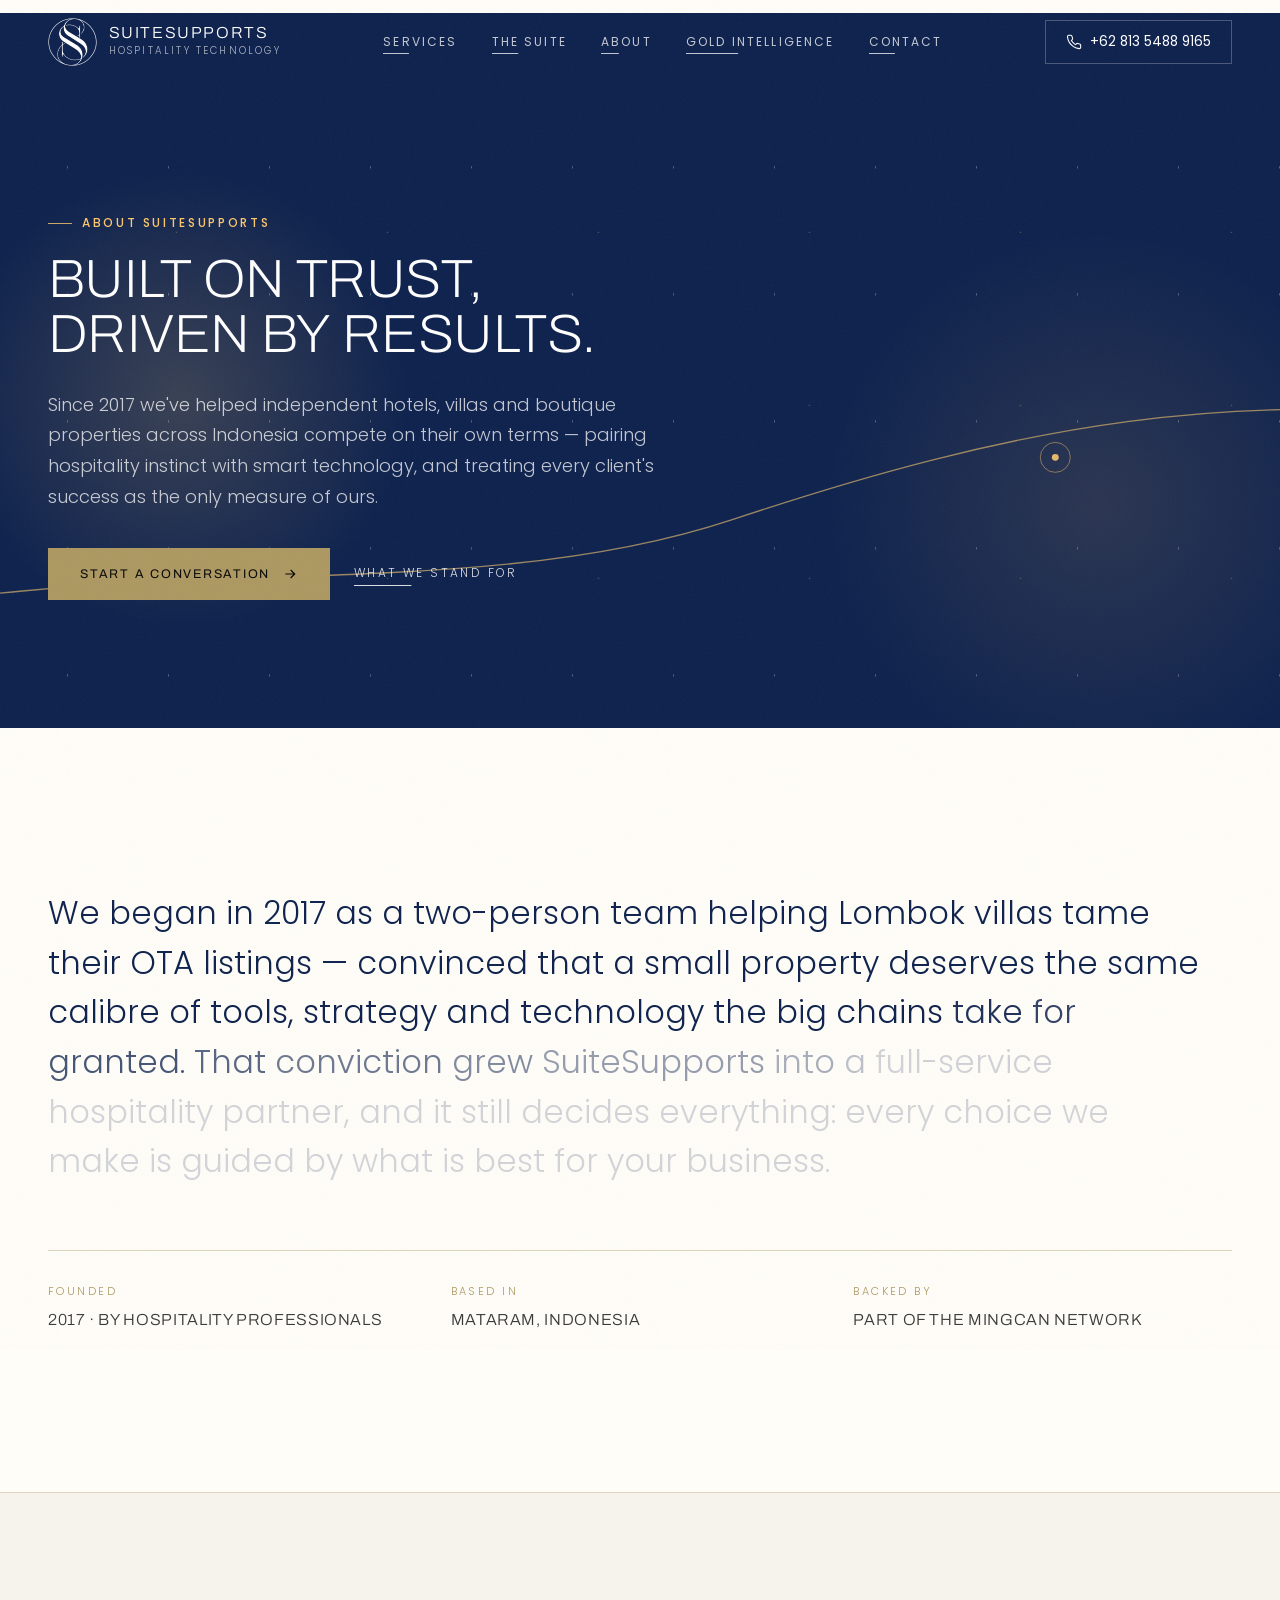
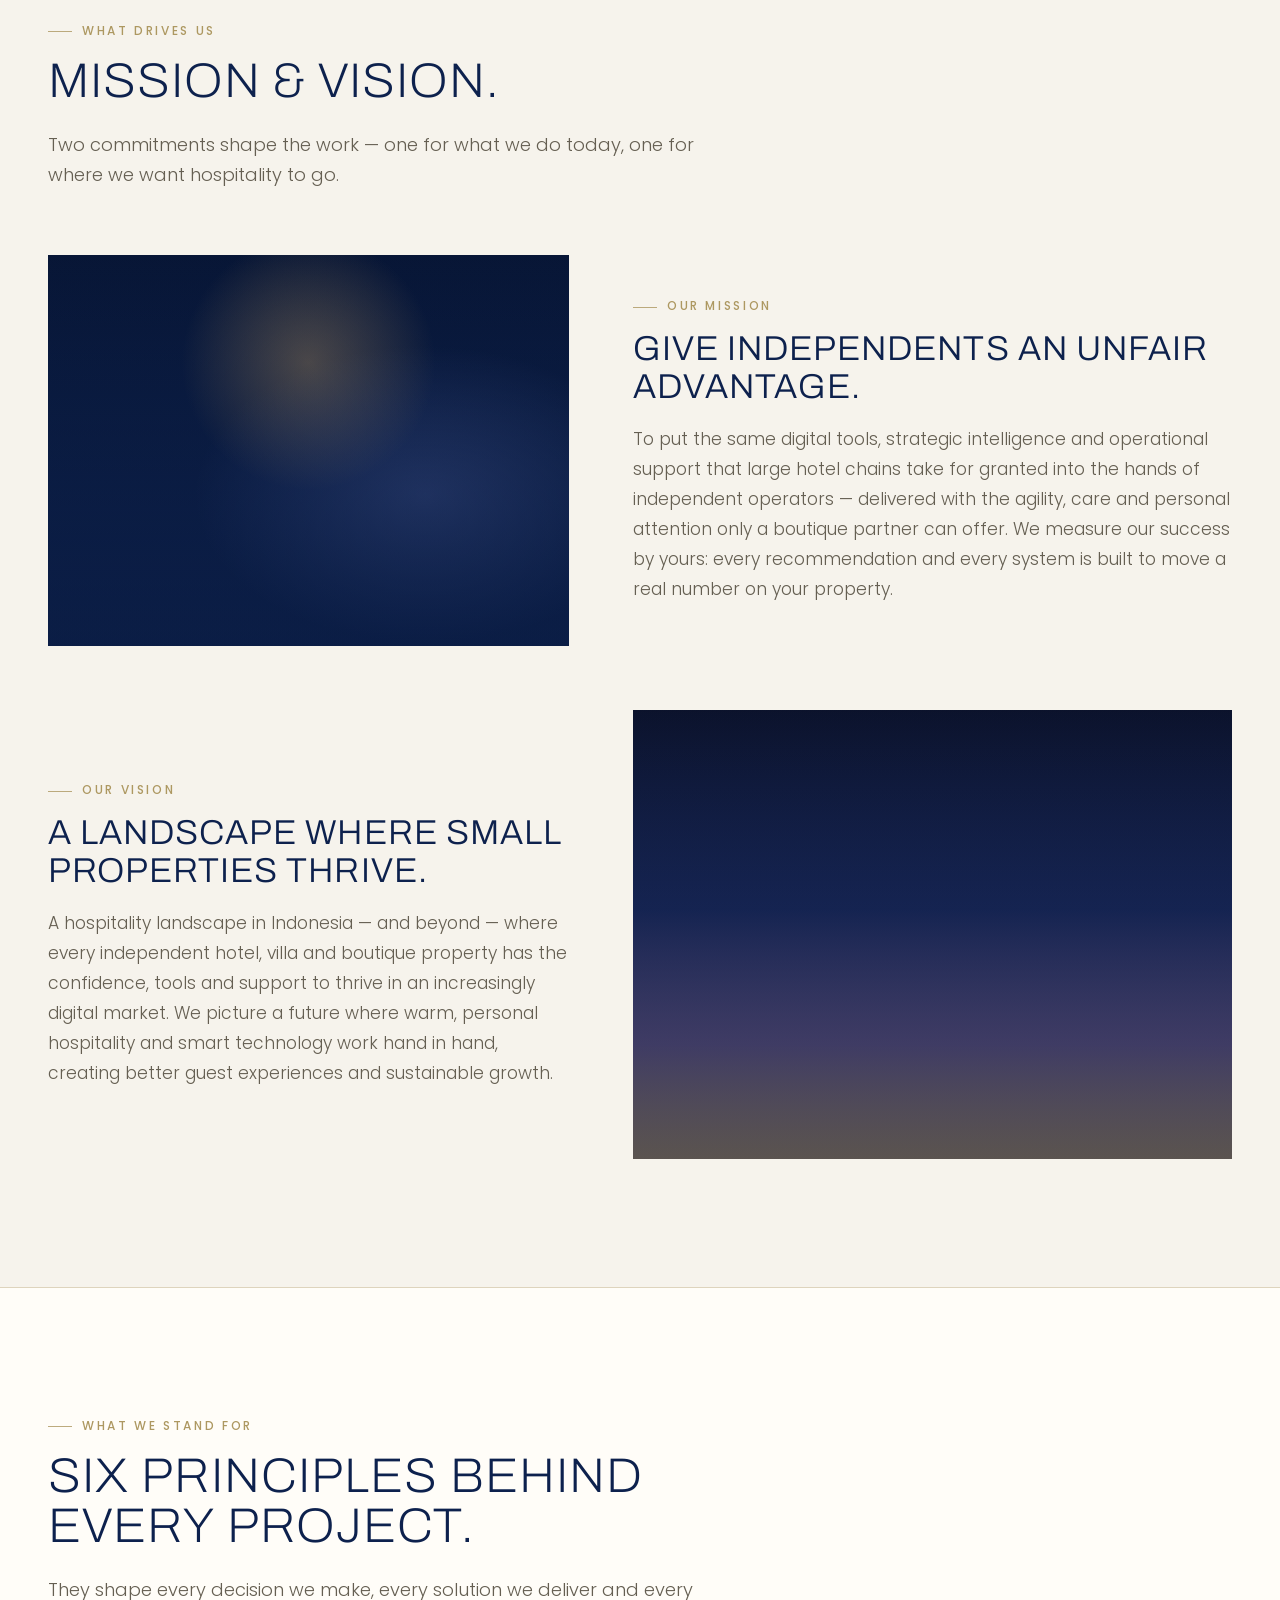
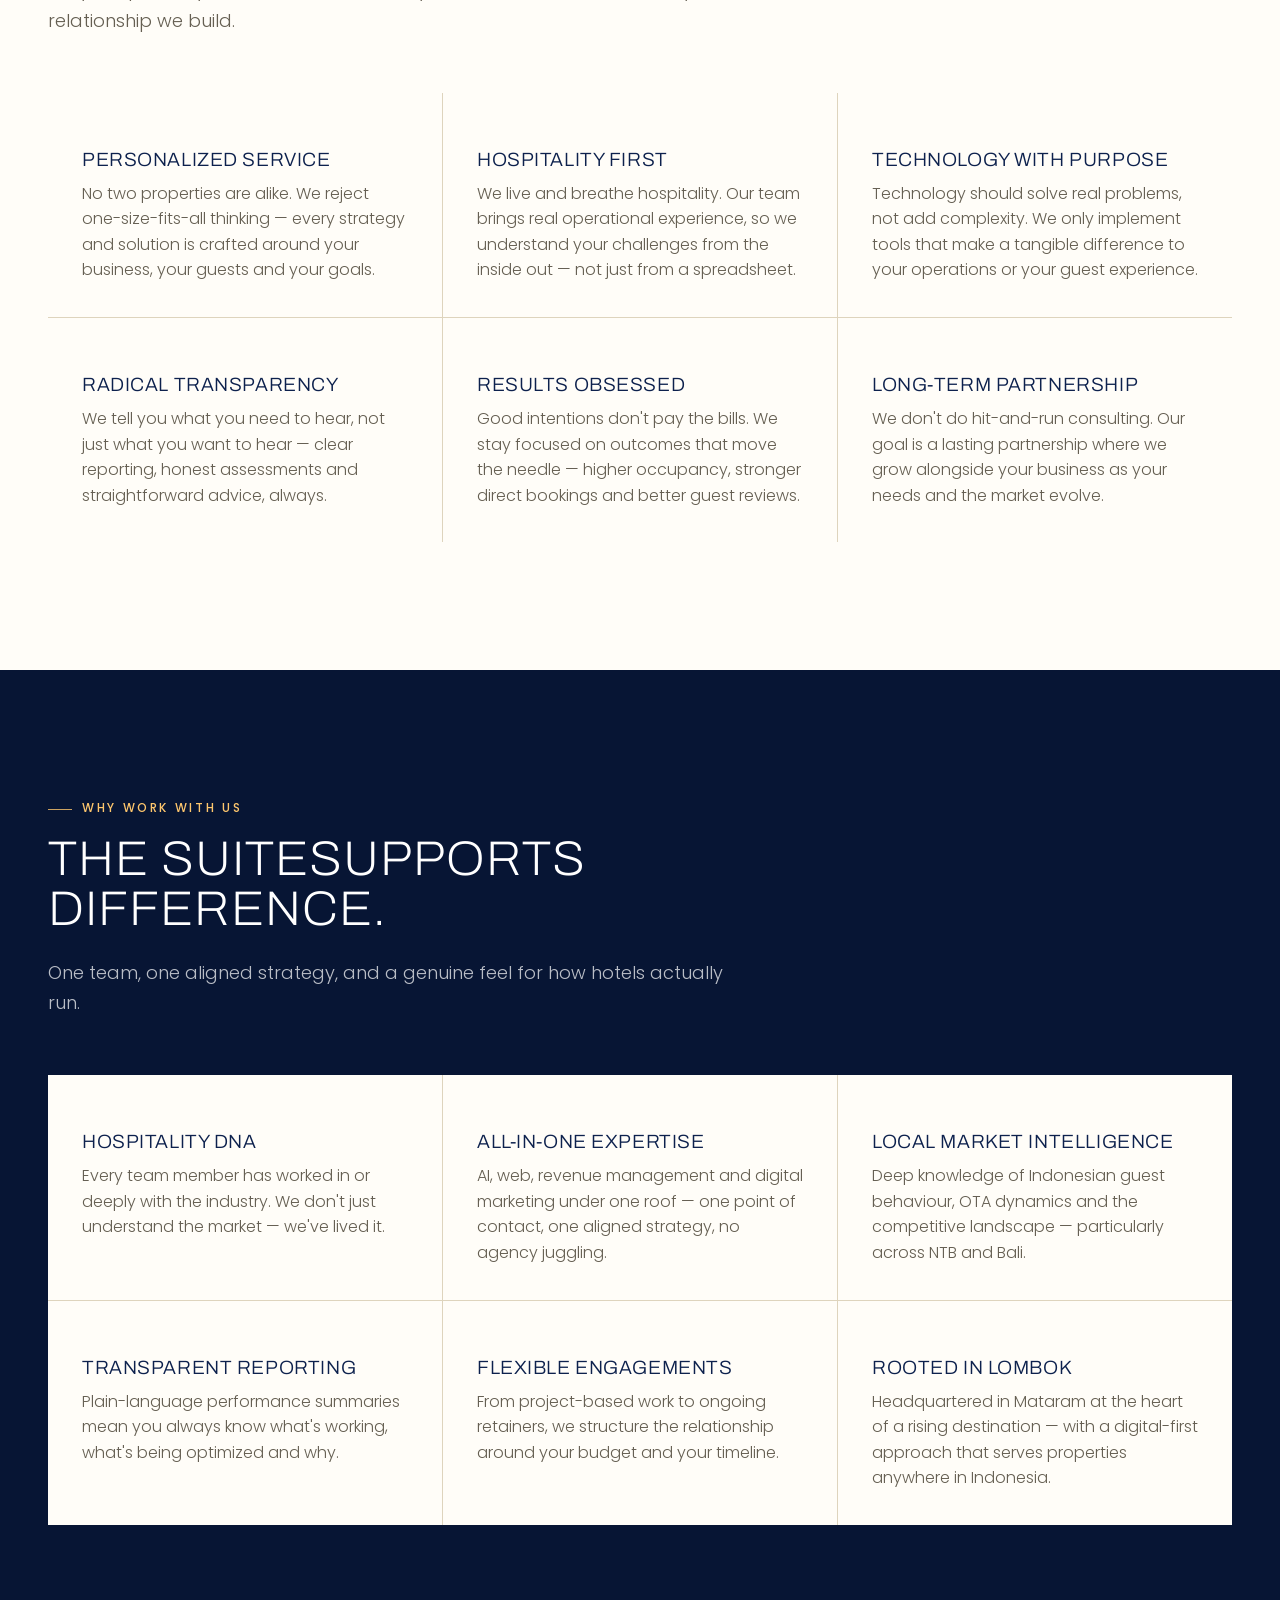
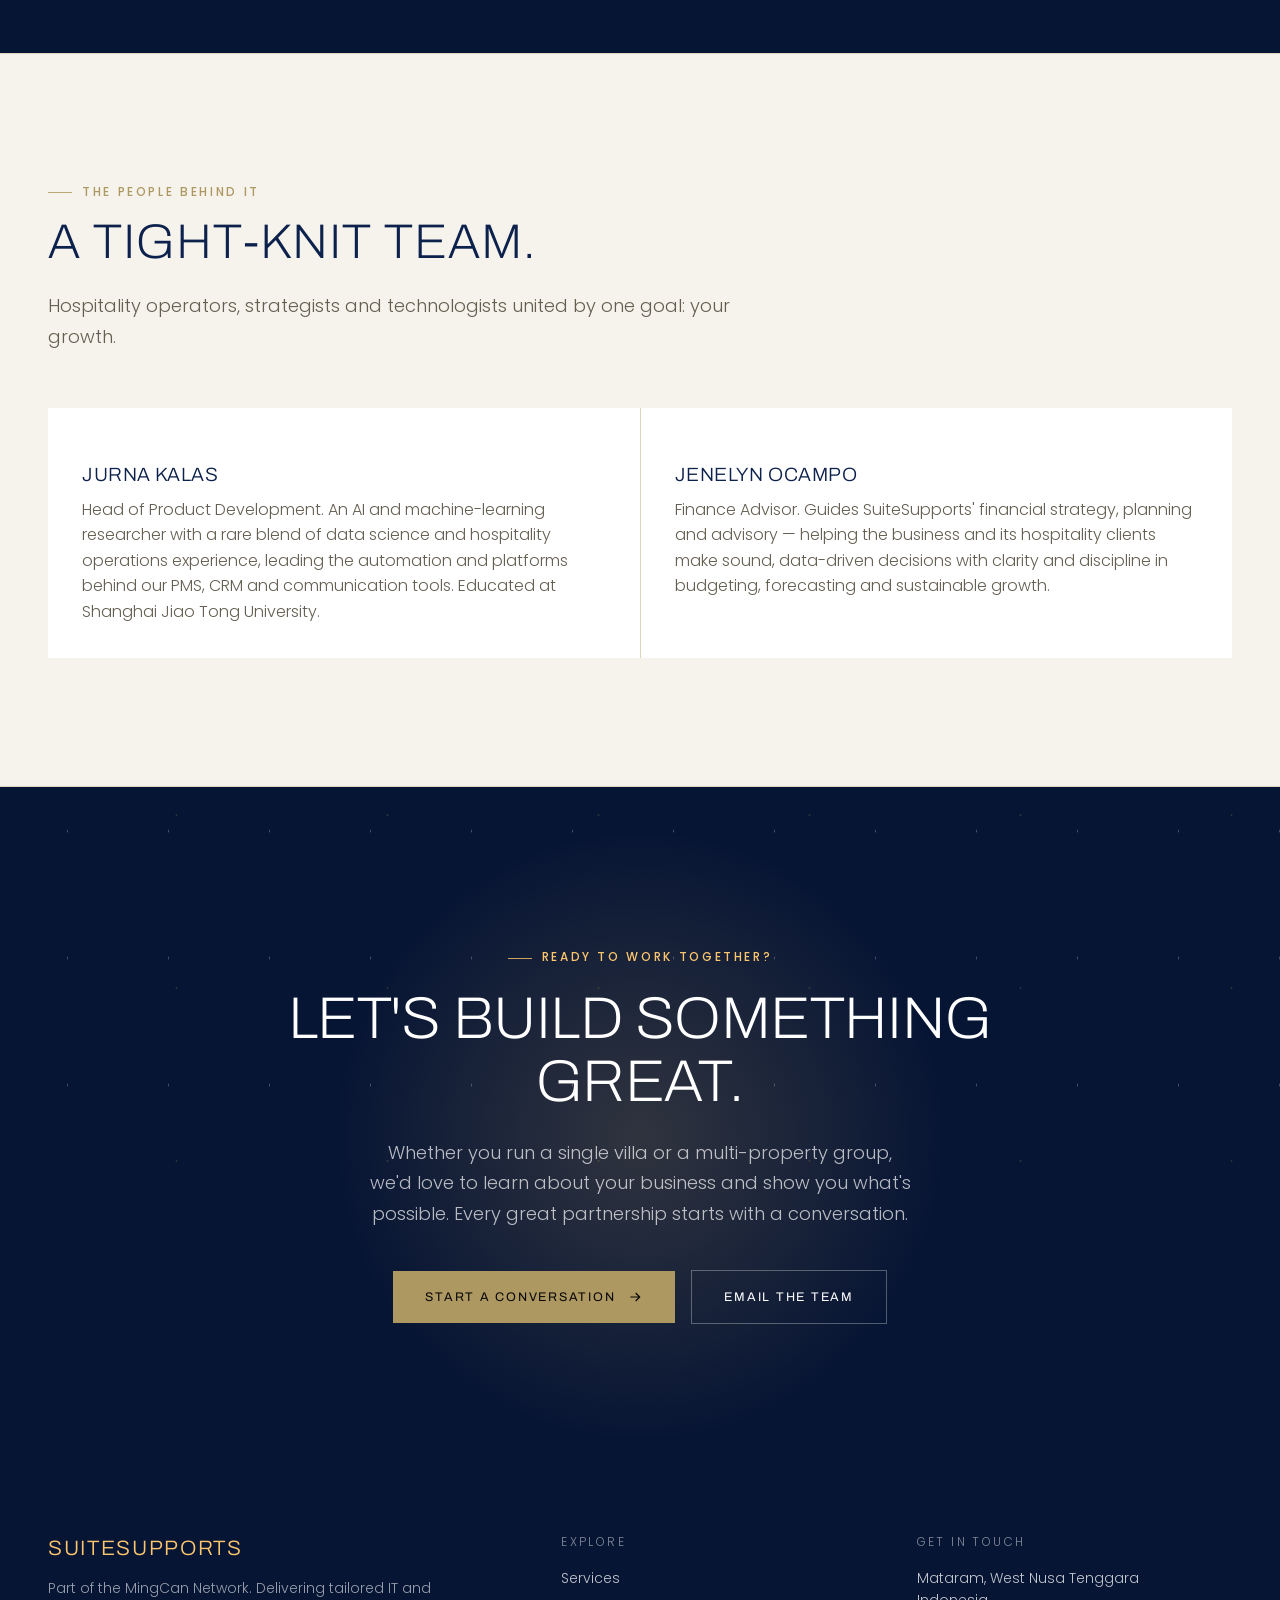
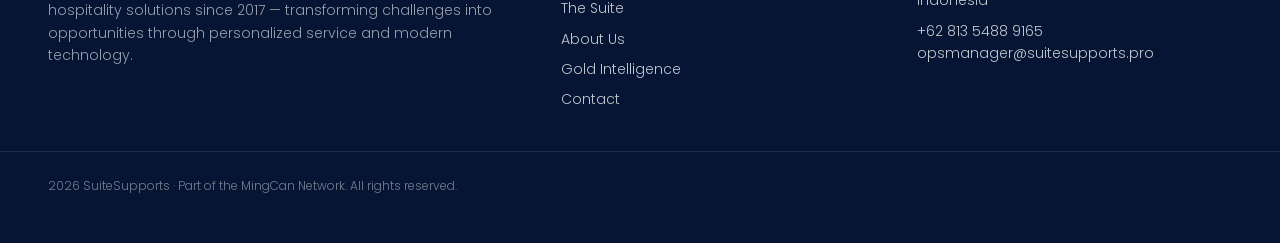
==== about-us.html @ 09f0de13 "Replace the header SS box with the SuiteSupports monogram Swap the gold-bordered "SS" text mark for " ====
<!DOCTYPE html>
<html lang="en">
<head>
<meta charset="UTF-8">
<meta name="viewport" content="width=device-width, initial-scale=1.0">
<title>About Us — SuiteSupports</title>
<meta name="description" content="SuiteSupports is a boutique hospitality technology partner founded in 2017 in Mataram, Indonesia. Part of the MingCan Network, we give independent hotels and villas the tools big chains take for granted.">
<link rel="preconnect" href="https://fonts.googleapis.com">
<link rel="preconnect" href="https://fonts.gstatic.com" crossorigin>
<link href="https://fonts.googleapis.com/css2?family=Archivo:wght@200;300;400&family=Poppins:ital,wght@0,300;0,400;0,500;0,600;1,300&display=swap" rel="stylesheet">
<link rel="stylesheet" href="assets/site.css">
</head>
<body>
<div class="grain" aria-hidden="true"></div>

<!-- HEADER -->
<header class="site-header">
  <div class="wrap nav">
    <a href="suitesupports-website.html" class="brand">
      <img class="mark-img" src="assets/img/ss-monogram.png" alt="" width="48" height="48">
      <span><span class="bt">SuiteSupports</span><span class="bs">Hospitality Technology</span></span>
    </a>
    <ul class="nav-links">
      <li><a class="link-underline" href="suitesupports-website.html#services">Services</a></li>
      <li><a class="link-underline" href="suitesupports-website.html#suite">The Suite</a></li>
      <li><a class="link-underline" href="about-us.html">About</a></li>
      <li><a class="link-underline" href="https://suitesupports-gold-intelligence.netlify.app" target="_blank" rel="noopener">Gold Intelligence</a></li>
      <li><a class="link-underline" href="suitesupports-website.html#contact">Contact</a></li>
    </ul>
    <div class="nav-right">
      <a class="pill" href="https://wa.me/6281354889165" target="_blank" rel="noopener">
        <svg viewBox="0 0 24 24" fill="none" stroke="currentColor" stroke-width="1.6"><path d="M22 16.9v3a2 2 0 0 1-2.2 2 19.8 19.8 0 0 1-8.6-3 19.5 19.5 0 0 1-6-6 19.8 19.8 0 0 1-3-8.6A2 2 0 0 1 4.1 2h3a2 2 0 0 1 2 1.7c.1.9.4 1.8.7 2.7a2 2 0 0 1-.5 2.1L8.1 9.9a16 16 0 0 0 6 6l1.4-1.2a2 2 0 0 1 2.1-.5c.9.3 1.8.6 2.7.7a2 2 0 0 1 1.7 2z"/></svg>
        <span class="num">+62 813 5488 9165</span>
      </a>
      <button class="burger" aria-label="Open menu" aria-expanded="false">
        <svg viewBox="0 0 24 24" fill="none" stroke="currentColor" stroke-width="1.6" width="20" height="20"><path d="M3 6h18M3 12h18M3 18h18"/></svg>
      </button>
    </div>
  </div>
  <div class="mobile-menu">
    <ul class="wrap">
      <li><a href="suitesupports-website.html#services">Services</a></li>
      <li><a href="suitesupports-website.html#suite">The Suite</a></li>
      <li><a href="about-us.html">About</a></li>
      <li><a href="https://suitesupports-gold-intelligence.netlify.app" target="_blank" rel="noopener">Gold Intelligence</a></li>
      <li><a href="suitesupports-website.html#contact">Contact</a></li>
    </ul>
  </div>
</header>

<!-- PAGE HERO (with drawn gold line) -->
<section class="page-hero">
  <div class="ph-glow" aria-hidden="true"><div class="a"></div><div class="b"></div><div class="ph-dots"></div></div>
  <svg class="ph-svg" viewBox="0 0 1440 620" preserveAspectRatio="xMidYMid slice" aria-hidden="true">
    <path class="ph-line" d="M-40 440 C 260 360, 560 420, 800 340 S 1240 220, 1500 260" fill="none" stroke="#d4b06a" stroke-width="1.2" stroke-dasharray="1600" stroke-dashoffset="1600" opacity="0.7"></path>
    <circle cx="1080" cy="286" r="3" fill="#fdc66d" opacity="0.9"></circle>
    <circle cx="1080" cy="286" r="13" fill="none" stroke="#fdc66d" stroke-width="0.8" opacity="0.5"></circle>
  </svg>
  <div class="wrap inner">
    <p class="eyebrow">About SuiteSupports</p>
    <h1 class="split-cascade" data-delay="0.15">Built on trust, driven by results.</h1>
    <p class="lede">Since 2017 we've helped independent hotels, villas and boutique properties across Indonesia compete on their own terms — pairing hospitality instinct with smart technology, and treating every client's success as the only measure of ours.</p>
    <div class="hero-actions" style="opacity:1;margin-top:36px">
      <span class="magnetic"><a class="btn-gold" href="https://wa.me/6281354889165" target="_blank" rel="noopener">Start a conversation
        <svg viewBox="0 0 24 24" fill="none" stroke="currentColor" stroke-width="1.8"><path d="M5 12h14M13 6l6 6-6 6"/></svg></a></span>
      <a class="hero-link link-underline" href="#values">What we stand for</a>
    </div>
  </div>
</section>

<!-- FOUNDING STORY -->
<section class="sec-lg manifesto" id="story">
  <div class="wrap">
    <p class="lead split-scrub">We began in 2017 as a two-person team helping Lombok villas tame their OTA listings — convinced that a small property deserves the same calibre of tools, strategy and technology the big chains take for granted. That conviction grew SuiteSupports into a full-service hospitality partner, and it still decides everything: every choice we make is guided by what is best for your business.</p>
    <div class="meta-grid" data-reveal="up" data-reveal-stagger="0.12">
      <div><p class="k">Founded</p><p class="v">2017 · by hospitality professionals</p></div>
      <div><p class="k">Based in</p><p class="v">Mataram, Indonesia</p></div>
      <div><p class="k">Backed by</p><p class="v">Part of the MingCan Network</p></div>
    </div>
  </div>
</section>

<!-- MISSION & VISION -->
<section class="sec band">
  <div class="wrap">
    <div class="sec-head" data-reveal="up">
      <span class="eyebrow">What drives us</span>
      <h2 class="split-cascade">Mission &amp; vision.</h2>
      <p class="intro">Two commitments shape the work — one for what we do today, one for where we want hospitality to go.</p>
    </div>

    <div class="split" data-reveal="up">
      <div class="split-media group"><div class="art art--z1 art--photo" data-photo="about-1"><img src="https://images.unsplash.com/photo-1763560705345-5aed55f99c8f?w=1400&q=80&auto=format&fit=crop" alt="" loading="lazy"></div></div>
      <div class="split-body">
        <span class="eyebrow">Our mission</span>
        <h3>Give independents an unfair advantage.</h3>
        <p>To put the same digital tools, strategic intelligence and operational support that large hotel chains take for granted into the hands of independent operators — delivered with the agility, care and personal attention only a boutique partner can offer. We measure our success by yours: every recommendation and every system is built to move a real number on your property.</p>
      </div>
    </div>

    <div class="split flip" data-reveal="up">
      <div class="split-media group"><div class="art art--z2 art--photo" data-photo="about-2"><img src="https://images.unsplash.com/photo-1520250497591-112f2f40a3f4?w=1400&q=80&auto=format&fit=crop" alt="" loading="lazy"></div></div>
      <div class="split-body">
        <span class="eyebrow">Our vision</span>
        <h3>A landscape where small properties thrive.</h3>
        <p>A hospitality landscape in Indonesia — and beyond — where every independent hotel, villa and boutique property has the confidence, tools and support to thrive in an increasingly digital market. We picture a future where warm, personal hospitality and smart technology work hand in hand, creating better guest experiences and sustainable growth.</p>
      </div>
    </div>
  </div>
</section>

<!-- CORE VALUES -->
<section class="sec" id="values">
  <div class="wrap">
    <div class="sec-head" data-reveal="up">
      <span class="eyebrow">What we stand for</span>
      <h2 class="split-cascade">Six principles behind every project.</h2>
      <p class="intro">They shape every decision we make, every solution we deliver and every relationship we build.</p>
    </div>
    <div class="feature-grid cols-3" data-reveal="up" data-reveal-stagger="0.08">
      <div class="feature"><h3>Personalized service</h3><p>No two properties are alike. We reject one-size-fits-all thinking — every strategy and solution is crafted around your business, your guests and your goals.</p><span class="bar"></span></div>
      <div class="feature"><h3>Hospitality first</h3><p>We live and breathe hospitality. Our team brings real operational experience, so we understand your challenges from the inside out — not just from a spreadsheet.</p><span class="bar"></span></div>
      <div class="feature"><h3>Technology with purpose</h3><p>Technology should solve real problems, not add complexity. We only implement tools that make a tangible difference to your operations or your guest experience.</p><span class="bar"></span></div>
      <div class="feature"><h3>Radical transparency</h3><p>We tell you what you need to hear, not just what you want to hear — clear reporting, honest assessments and straightforward advice, always.</p><span class="bar"></span></div>
      <div class="feature"><h3>Results obsessed</h3><p>Good intentions don't pay the bills. We stay focused on outcomes that move the needle — higher occupancy, stronger direct bookings and better guest reviews.</p><span class="bar"></span></div>
      <div class="feature"><h3>Long-term partnership</h3><p>We don't do hit-and-run consulting. Our goal is a lasting partnership where we grow alongside your business as your needs and the market evolve.</p><span class="bar"></span></div>
    </div>
  </div>
</section>

<!-- THE SUITESUPPORTS DIFFERENCE -->
<section class="sec on-navy" id="difference">
  <div class="wrap">
    <div class="sec-head" data-reveal="up">
      <span class="eyebrow on-dark">Why work with us</span>
      <h2 class="split-cascade">The SuiteSupports difference.</h2>
      <p class="intro">One team, one aligned strategy, and a genuine feel for how hotels actually run.</p>
    </div>
    <div class="feature-grid cols-3" data-reveal="up" data-reveal-stagger="0.08">
      <div class="feature"><h3>Hospitality DNA</h3><p>Every team member has worked in or deeply with the industry. We don't just understand the market — we've lived it.</p><span class="bar"></span></div>
      <div class="feature"><h3>All-in-one expertise</h3><p>AI, web, revenue management and digital marketing under one roof — one point of contact, one aligned strategy, no agency juggling.</p><span class="bar"></span></div>
      <div class="feature"><h3>Local market intelligence</h3><p>Deep knowledge of Indonesian guest behaviour, OTA dynamics and the competitive landscape — particularly across NTB and Bali.</p><span class="bar"></span></div>
      <div class="feature"><h3>Transparent reporting</h3><p>Plain-language performance summaries mean you always know what's working, what's being optimized and why.</p><span class="bar"></span></div>
      <div class="feature"><h3>Flexible engagements</h3><p>From project-based work to ongoing retainers, we structure the relationship around your budget and your timeline.</p><span class="bar"></span></div>
      <div class="feature"><h3>Rooted in Lombok</h3><p>Headquartered in Mataram at the heart of a rising destination — with a digital-first approach that serves properties anywhere in Indonesia.</p><span class="bar"></span></div>
    </div>
  </div>
</section>

<!-- TEAM -->
<section class="sec band" id="team">
  <div class="wrap">
    <div class="sec-head" data-reveal="up">
      <span class="eyebrow">The people behind it</span>
      <h2 class="split-cascade">A tight-knit team.</h2>
      <p class="intro">Hospitality operators, strategists and technologists united by one goal: your growth.</p>
    </div>
    <div class="feature-grid cols-2" data-reveal="up" data-reveal-stagger="0.1">
      <div class="feature"><h3>Jurna Kalas</h3><p>Head of Product Development. An AI and machine-learning researcher with a rare blend of data science and hospitality operations experience, leading the automation and platforms behind our PMS, CRM and communication tools. Educated at Shanghai Jiao Tong University.</p><span class="bar"></span></div>
      <div class="feature"><h3>Jenelyn Ocampo</h3><p>Finance Advisor. Guides SuiteSupports' financial strategy, planning and advisory — helping the business and its hospitality clients make sound, data-driven decisions with clarity and discipline in budgeting, forecasting and sustainable growth.</p><span class="bar"></span></div>
    </div>
  </div>
</section>

<!-- CTA -->
<section class="cta sec-lg" id="contact">
  <div class="cta-glow" aria-hidden="true"><div class="g1"></div><div class="g2" data-parallax="-0.4"></div></div>
  <div class="wrap cta-inner">
    <p class="eyebrow on-dark" data-reveal="fade">Ready to work together?</p>
    <h2 class="split-cascade">Let's build something great.</h2>
    <div data-reveal="up" data-reveal-delay="0.3">
      <p class="p">Whether you run a single villa or a multi-property group, we'd love to learn about your business and show you what's possible. Every great partnership starts with a conversation.</p>
    </div>
    <div class="cta-actions" data-reveal="up" data-reveal-delay="0.45">
      <span class="magnetic"><a class="btn-gold" href="https://wa.me/6281354889165" target="_blank" rel="noopener">Start a conversation
        <svg viewBox="0 0 24 24" fill="none" stroke="currentColor" stroke-width="1.8"><path d="M5 12h14M13 6l6 6-6 6"/></svg></a></span>
      <a class="btn-outline-white" href="mailto:opsmanager@suitesupports.pro">Email the team</a>
    </div>
  </div>
</section>

<!-- FOOTER -->
<footer class="site-footer">
  <div class="wrap foot-grid">
    <div>
      <p class="fbrand">SuiteSupports</p>
      <p class="fdesc">Part of the MingCan Network. Delivering tailored IT and hospitality solutions since 2017 — transforming challenges into opportunities through personalized service and modern technology.</p>
    </div>
    <div>
      <p class="fh">Explore</p>
      <ul>
        <li><a href="suitesupports-website.html#services">Services</a></li>
        <li><a href="suitesupports-website.html#suite">The Suite</a></li>
        <li><a href="about-us.html">About Us</a></li>
        <li><a href="https://suitesupports-gold-intelligence.netlify.app" target="_blank" rel="noopener">Gold Intelligence</a></li>
        <li><a href="suitesupports-website.html#contact">Contact</a></li>
      </ul>
    </div>
    <div>
      <p class="fh">Get in touch</p>
      <address>
        <span style="display:block">Mataram, West Nusa Tenggara</span>
        <span style="display:block">Indonesia</span>
        <a href="https://wa.me/6281354889165" target="_blank" rel="noopener" style="margin-top:8px;display:block">+62 813 5488 9165</a>
        <a href="mailto:opsmanager@suitesupports.pro" style="display:block">opsmanager@suitesupports.pro</a>
      </address>
    </div>
  </div>
  <div class="wrap foot-bottom"><span id="year"></span> SuiteSupports · Part of the MingCan Network. All rights reserved.</div>
</footer>

<script src="https://cdnjs.cloudflare.com/ajax/libs/gsap/3.12.5/gsap.min.js"></script>
<script src="https://cdnjs.cloudflare.com/ajax/libs/gsap/3.12.5/ScrollTrigger.min.js"></script>
<script src="https://cdn.jsdelivr.net/npm/lenis@1.1.14/dist/lenis.min.js"></script>
<script src="assets/motion.js"></script>
</body>
</html>
---- assets/site.css ----
/* ============================================================================
   SuiteSupports — shared design system  (ported from the JK Legal sample)
   Palette · fonts · motion primitives · header/footer · reusable components
   ============================================================================ */
:root{
  --background:#fffdf8; --foreground:#333333;
  --card:#ffffff; --card-foreground:#383838;
  --primary:#ad9861; --primary-foreground:#ffffff;
  --secondary:#0d214d; --navy:#0d214d; --navy-deep:#071534;
  --muted:#efe9db; --muted-foreground:#655f52;
  --accent:#0f4f47; --border:#ded4bd;
  --gold:#ad9861; --gold-lt:#fdc66d; --gold-soft:#d4b06a;
  --band:#f6f3ec;
  --ease:cubic-bezier(0.22,1,0.36,1);
  --font-heading:'EB Garamond', Georgia, serif;
  --font-body:'PT Sans', Arial, Helvetica, sans-serif;
  --font-accent:'Montserrat', sans-serif;
}
*,*::before,*::after{box-sizing:border-box;margin:0;padding:0;border-radius:0}
html{scroll-behavior:auto;-webkit-text-size-adjust:100%}
html.lenis,html.lenis body{height:auto}
.lenis.lenis-smooth{scroll-behavior:auto!important}
body{font-family:var(--font-body);background:var(--background);color:var(--foreground);
  text-rendering:optimizeLegibility;-webkit-font-smoothing:antialiased;overflow-x:hidden;line-height:1.6}
h1,h2,h3,h4{font-family:var(--font-heading);font-weight:400;line-height:1.05}
a{color:inherit;text-decoration:none}
img{display:block;max-width:100%}
section,article[id]{scroll-margin-top:88px}
::selection{background:var(--gold);color:#fff}
.wrap{max-width:1280px;margin:0 auto;padding-left:clamp(20px,5vw,48px);padding-right:clamp(20px,5vw,48px)}
.eyebrow{font-family:var(--font-accent);font-size:12px;font-weight:500;text-transform:uppercase;letter-spacing:.24em;color:var(--primary)}
.eyebrow.on-dark{color:var(--gold-lt)}
.serif{font-family:var(--font-heading)}
.center{text-align:center}

/* ---------- MOTION PRIMITIVES (verbatim from sample globals.css) ---------- */
html.js [data-reveal]{opacity:0}
@media (prefers-reduced-motion:reduce){html.js [data-reveal]{opacity:1}}
.w{display:inline-block;overflow:hidden;vertical-align:bottom;padding-bottom:.12em;margin-bottom:-.12em}
.w .wi{display:inline-block;will-change:transform}
.ws{display:inline}.ws .wi{display:inline}
.grain{pointer-events:none;position:fixed;inset:-50%;z-index:60;opacity:.045;
  background-image:url("data:image/svg+xml,%3Csvg xmlns='http://www.w3.org/2000/svg' width='300' height='300'%3E%3Cfilter id='n'%3E%3CfeTurbulence type='fractalNoise' baseFrequency='0.9' numOctaves='2' stitchTiles='stitch'/%3E%3C/filter%3E%3Crect width='100%25' height='100%25' filter='url(%23n)'/%3E%3C/svg%3E");
  animation:grain 1.2s steps(3) infinite}
@keyframes grain{0%{transform:translate(0,0)}33%{transform:translate(-2%,1%)}66%{transform:translate(1%,-2%)}100%{transform:translate(0,0)}}
.scroll-line{display:block;width:44px;height:1px;background:rgba(255,255,255,.25);position:relative;overflow:hidden}
.scroll-line::after{content:"";position:absolute;inset:0;background:var(--gold-lt);transform:translateX(-100%);animation:scrollLine 2.4s var(--ease) infinite}
@keyframes scrollLine{0%{transform:translateX(-100%)}60%,100%{transform:translateX(100%)}}
.link-underline{position:relative;padding-bottom:4px;transition:color .3s}
.link-underline::after{content:"";position:absolute;left:0;bottom:0;height:1px;width:100%;background:currentColor;transform:scaleX(.35);transform-origin:left;transition:transform .5s var(--ease)}
.link-underline:hover::after{transform:scaleX(1)}

/* Card art fields (gradient tiles) */
.art{position:relative;overflow:hidden;background-color:#0d214d}
.art::before{content:"";position:absolute;inset:0;transform:scale(1.12);transition:transform 1.2s var(--ease)}
.group:hover .art::before{transform:scale(1.02)}
.art::after{content:"";position:absolute;inset:0;opacity:.5;
  background-image:radial-gradient(rgba(255,255,255,.9) .6px,transparent .9px),radial-gradient(rgba(253,198,109,.8) .7px,transparent 1.1px);
  background-size:83px 71px,131px 157px;background-position:11px 19px,53px 7px}
.art--web::before{background:radial-gradient(circle at 30% 35%,rgba(212,176,106,.55),transparent 42%),linear-gradient(160deg,#10285c,#071534 70%)}
.art--marketing::before{background:radial-gradient(circle at 70% 30%,rgba(143,167,255,.4),transparent 40%),radial-gradient(circle at 25% 75%,rgba(212,176,106,.4),transparent 40%),#071534}
.art--pms::before{background:repeating-linear-gradient(90deg,rgba(212,176,106,.16) 0 1px,transparent 1px 44px),repeating-linear-gradient(0deg,rgba(212,176,106,.16) 0 1px,transparent 1px 44px),linear-gradient(180deg,#10285c,#071534)}
.art--booking::before{background:linear-gradient(180deg,transparent 58%,#071534 58.5%),radial-gradient(ellipse at 50% 100%,rgba(212,176,106,.6),transparent 60%),#0d214d}
.art--order::before{background:radial-gradient(circle at 50% 50%,transparent 20%,rgba(212,176,106,.3) 21%,transparent 27%),radial-gradient(circle at 50% 50%,rgba(253,198,109,.5),transparent 14%),#0b1a3f}
.art--ai::before{background:repeating-radial-gradient(circle at 80% 20%,rgba(255,255,255,.18) 0 1px,transparent 1px 26px),linear-gradient(120deg,#10285c,#071534 70%)}
.art--crm::before{background:radial-gradient(circle at 25% 30%,rgba(143,167,255,.4),transparent 42%),radial-gradient(circle at 75% 70%,rgba(212,176,106,.45),transparent 45%),#0b1a3f}
.art--comm::before{background:radial-gradient(circle at 50% 35%,rgba(253,198,109,.35),transparent 34%),repeating-linear-gradient(45deg,rgba(255,255,255,.08) 0 1px,transparent 1px 22px),linear-gradient(160deg,#10285c,#071534)}
.art--green::before{background:radial-gradient(circle at 35% 60%,rgba(120,190,150,.4),transparent 44%),linear-gradient(160deg,#0d2a34,#071534 72%)}
/* Photo variant: image replaces the gradient; navy tint keeps the set consistent (from sample) */
.art--photo > img{position:absolute;inset:0;width:100%;height:100%;object-fit:cover;transform:scale(1.12);transition:transform 1.2s var(--ease)}
.group:hover .art--photo > img{transform:scale(1.02)}
.art--photo::after{opacity:1;background-image:linear-gradient(180deg,rgba(7,21,52,.12) 0%,rgba(7,21,52,.55) 100%);background-size:auto;background-position:0 0}
.art--z1::before{background:radial-gradient(circle at 50% 30%,rgba(253,198,109,.35),transparent 30%),radial-gradient(ellipse at 70% 60%,rgba(143,167,255,.25),transparent 40%),linear-gradient(180deg,#071534,#10285c)}
.art--z2::before{background:linear-gradient(180deg,#0a0f24 0%,#1b2a5e 45%,#6b5a8a 72%,#d4b06a 100%)}
.art--z3::before{background:radial-gradient(circle at 30% 70%,rgba(212,176,106,.4),transparent 38%),linear-gradient(180deg,#050a1c,#0d214d)}

/* ---------------------------- HEADER ---------------------------- */
header.site-header{position:sticky;top:0;z-index:40;border-bottom:1px solid transparent;color:#fff;
  transition:background-color .5s var(--ease),padding .5s var(--ease),border-color .5s var(--ease);padding:18px 0;background:transparent}
header.site-header.scrolled{background:rgba(13,33,77,.85);backdrop-filter:blur(18px);border-color:rgba(255,255,255,.12);padding:12px 0}
.nav{display:flex;align-items:center;justify-content:space-between;gap:20px}
.brand{display:flex;align-items:center;gap:12px}
.brand .mark{display:grid;place-items:center;height:40px;width:40px;border:1px solid var(--gold);font-family:var(--font-heading);font-size:18px;color:var(--gold-lt);transition:background .3s}
.brand:hover .mark{background:rgba(173,152,97,.15)}
.brand .mark-img{display:block;height:48px;width:auto;flex:none;transition:opacity .3s}
.brand:hover .mark-img{opacity:.8}
.brand .bt{font-family:var(--font-heading);font-size:21px;line-height:1;display:block}
.brand .bs{font-size:10px;text-transform:uppercase;letter-spacing:.22em;color:rgba(255,255,255,.65);display:block;margin-top:2px}
.nav-links{display:flex;align-items:center;gap:34px;list-style:none;font-family:var(--font-accent);font-size:11px;text-transform:uppercase;letter-spacing:.2em}
.nav-links a{color:rgba(255,255,255,.75);transition:color .3s}
.nav-links a:hover{color:#fff}
.nav-right{display:flex;align-items:center;gap:10px}
.pill{display:inline-flex;align-items:center;gap:8px;min-height:44px;border:1px solid rgba(255,255,255,.25);padding:8px 20px;font-family:var(--font-heading);font-size:16px;color:#fff;transition:border-color .3s,color .3s}
.pill:hover{border-color:var(--gold-lt);color:var(--gold-lt)}
.pill svg{width:16px;height:16px}
.burger{display:none;height:44px;width:44px;place-items:center;border:1px solid rgba(255,255,255,.25);background:none;color:#fff;cursor:pointer}
.mobile-menu{display:none;border-top:1px solid rgba(255,255,255,.1);background:rgba(13,33,77,.97);backdrop-filter:blur(18px)}
.mobile-menu.open{display:block}
.mobile-menu ul{list-style:none;padding:12px 0}
.mobile-menu a{display:block;border-left:2px solid transparent;padding:14px 0 14px 16px;font-family:var(--font-heading);font-size:24px;color:rgba(255,255,255,.85);transition:color .3s,border-color .3s}
.mobile-menu a:hover{color:var(--gold-lt);border-color:var(--gold-lt)}

/* ---------------------------- BUTTONS ---------------------------- */
.magnetic{display:inline-block}
.btn-gold{display:inline-flex;align-items:center;gap:12px;min-height:52px;background:var(--gold);padding:16px 32px;font-family:var(--font-heading);font-size:18px;color:#0a0806;transition:background .3s}
.btn-gold:hover{background:var(--gold-lt)}
.btn-gold svg{width:16px;height:16px;transition:transform .3s}
.btn-gold:hover svg{transform:translateX(4px)}
.btn-outline-navy{display:inline-flex;align-items:center;gap:8px;min-height:48px;border:1px solid var(--navy);padding:12px 24px;font-family:var(--font-heading);font-size:18px;color:var(--navy);transition:background .3s,color .3s}
.btn-outline-navy:hover{background:var(--navy);color:#fff}
.btn-outline-navy svg{width:16px;height:16px;transition:transform .3s}
.btn-outline-navy:hover svg{transform:translateX(4px)}
.btn-outline-white{display:inline-flex;align-items:center;justify-content:center;gap:10px;min-height:52px;border:1px solid rgba(255,255,255,.3);padding:16px 32px;font-family:var(--font-heading);font-size:18px;color:#fff;transition:border-color .3s,color .3s}
.btn-outline-white:hover{border-color:var(--gold-lt);color:var(--gold-lt)}
.textlink{display:inline-flex;align-items:center;gap:8px;font-family:var(--font-accent);font-size:12px;text-transform:uppercase;letter-spacing:.2em}
.textlink svg{width:16px;height:16px;transition:transform .3s}
.textlink:hover svg{transform:translateX(4px)}

/* ---------------------------- SECTIONS ---------------------------- */
.sec{padding:112px 0}
.sec-lg{padding:160px 0}
@media(min-width:1024px){.sec{padding:128px 0}}
.band{border-top:1px solid var(--border);border-bottom:1px solid var(--border);background:var(--band)}
.on-navy{background:var(--navy-deep);color:#fff}
.on-navy .st,.on-navy .sd,.on-navy p{color:rgba(255,255,255,.72)}

/* Section heading block */
.sec-head .eyebrow{display:block;margin-bottom:16px}
.sec-head h2{font-size:clamp(2.2rem,5vw,4.4rem);line-height:1.03;color:var(--navy);max-width:20ch}
.on-navy .sec-head h2{color:#fff}
.sec-head.center h2{margin-left:auto;margin-right:auto}
.sec-head .intro{margin-top:24px;max-width:44rem;font-size:1.125rem;line-height:1.7;color:var(--muted-foreground)}
.on-navy .sec-head .intro{color:rgba(255,255,255,.72)}

/* ------------- HOME HERO ------------- */
.hero{position:relative;margin-top:-72px;overflow:hidden;background:var(--navy-deep);color:#fff}
.hero-bg{position:absolute;inset:0}
.hero-img{height:100%;width:100%;object-fit:cover;opacity:0}
.hero-grad1{position:absolute;inset:0;background:linear-gradient(90deg,rgba(7,21,52,.95),rgba(7,21,52,.7) 55%,rgba(7,21,52,.2))}
.hero-grad2{position:absolute;inset:0;background:linear-gradient(0deg,var(--navy-deep),transparent 55%,rgba(7,21,52,.4))}
.hero-svg{position:absolute;inset:0;height:100%;width:100%;pointer-events:none}
.hero-inner{position:relative;z-index:10;display:flex;flex-direction:column;justify-content:center;min-height:100svh;padding:160px 0}
.hero-copy{max-width:56rem}
.hero-eyebrow{font-family:var(--font-accent);font-size:12px;text-transform:uppercase;letter-spacing:.28em;color:var(--gold-lt);margin-bottom:24px;opacity:0}
.hero h1{font-size:clamp(2.9rem,7.6vw,6.8rem);line-height:.96;letter-spacing:-.01em}
.hero-lede{margin-top:32px;max-width:36rem;font-size:clamp(1.05rem,1.6vw,1.35rem);line-height:1.6;color:rgba(255,255,255,.78);opacity:0}
.hero-actions{margin-top:40px;display:flex;flex-wrap:wrap;align-items:center;gap:24px;opacity:0}
.hero-link{font-family:var(--font-accent);font-size:12px;text-transform:uppercase;letter-spacing:.2em;color:rgba(255,255,255,.85)}
.hero-link:hover{color:var(--gold-lt)}
.hero-scroll{position:absolute;bottom:40px;left:0;display:flex;align-items:center;gap:12px;font-family:var(--font-accent);font-size:10px;text-transform:uppercase;letter-spacing:.3em;color:rgba(255,255,255,.5);opacity:0}
.hero-cards{position:relative;z-index:10;margin-top:-112px;display:grid;gap:1px;grid-template-columns:repeat(3,1fr)}
.hero-card{border:1px solid rgba(255,255,255,.15);background:rgba(13,33,77,.8);padding:28px;backdrop-filter:blur(12px);opacity:0;transition:border-color .3s}
.hero-card:hover{border-color:rgba(173,152,97,.6)}
.hero-card .t{font-family:var(--font-heading);font-size:24px;color:var(--gold-lt)}
.hero-card .d{margin-top:8px;font-size:14px;line-height:1.5;color:rgba(255,255,255,.7)}
.hero-spacer{height:96px}

/* ------------- INNER-PAGE HERO (with the drawn gold line) ------------- */
.page-hero{position:relative;margin-top:-72px;overflow:hidden;background:var(--navy);color:#fff;padding:184px 0 104px}
@media(min-width:1024px){.page-hero{padding:200px 0 128px}}
.ph-glow{position:absolute;inset:0;pointer-events:none}
.ph-glow .a{position:absolute;left:-80px;top:40px;height:520px;width:520px;background:radial-gradient(circle,rgba(212,176,106,.22),transparent 62%)}
.ph-glow .b{position:absolute;right:-128px;bottom:0;height:620px;width:620px;background:radial-gradient(circle,rgba(253,198,109,.12),transparent 62%)}
.ph-dots{position:absolute;inset:0;opacity:.4;background-image:radial-gradient(rgba(255,255,255,.8) .6px,transparent 1px),radial-gradient(rgba(253,198,109,.8) .7px,transparent 1.1px);background-size:101px 127px,211px 173px;background-position:17px 5px,71px 47px}
.ph-svg{position:absolute;inset:0;height:100%;width:100%;pointer-events:none}
.page-hero .inner{position:relative;z-index:5}
.page-hero .eyebrow{color:var(--gold-lt);display:block;margin-bottom:20px;opacity:0}
.page-hero h1{max-width:20ch;font-size:clamp(2.4rem,5.6vw,5rem);line-height:1.02;letter-spacing:-.01em}
.page-hero .lede{margin-top:28px;max-width:40rem;font-size:1.125rem;line-height:1.7;color:rgba(255,255,255,.75);opacity:0}

/* ------------- FEATURE GRID (icon + title + text) ------------- */
.feature-grid{display:grid;gap:1px;background:var(--border);margin-top:56px}
@media(min-width:640px){.feature-grid.cols-2{grid-template-columns:repeat(2,1fr)}}
@media(min-width:900px){.feature-grid.cols-3{grid-template-columns:repeat(3,1fr)}}
.feature{position:relative;background:var(--background);padding:34px;transition:background .5s,color .5s;overflow:hidden}
.band .feature{background:#fff}
.feature:hover{background:var(--navy);color:#fff}
.feature .ic{display:grid;place-items:center;height:46px;width:46px;border:1px solid var(--gold);color:var(--gold);transition:color .5s,border-color .5s}
.feature:hover .ic{color:var(--gold-lt);border-color:var(--gold-lt)}
.feature .ic svg{width:22px;height:22px}
.feature h3{margin-top:22px;font-size:1.6rem;color:var(--navy);transition:color .5s}
.feature:hover h3{color:#fff}
.feature p{margin-top:10px;line-height:1.6;color:var(--muted-foreground);transition:color .5s}
.feature:hover p{color:rgba(255,255,255,.72)}
.feature .bar{position:absolute;bottom:0;left:0;height:2px;width:0;background:var(--gold);transition:width .7s var(--ease)}
.feature:hover .bar{width:100%}

/* ------------- STAT ROW ------------- */
.stat-row{display:grid;gap:1px;background:var(--border);margin-top:56px}
@media(min-width:640px){.stat-row.cols-2{grid-template-columns:repeat(2,1fr)}.stat-row.cols-3{grid-template-columns:repeat(3,1fr)}.stat-row.cols-4{grid-template-columns:repeat(4,1fr)}}
.stat{background:var(--background);padding:34px}
.band .stat{background:#fff}
.on-navy .stat{background:var(--navy)}
.stat .v{font-family:var(--font-heading);font-size:clamp(2.6rem,5vw,3.8rem);color:var(--gold);line-height:1}
.on-navy .stat .v{color:var(--gold-lt)}
.stat .l{margin-top:10px;font-size:.95rem;line-height:1.5;color:var(--muted-foreground)}
.on-navy .stat .l{color:rgba(255,255,255,.7)}

/* ------------- SPLIT (art/image + text), alternating ------------- */
.split{display:grid;gap:40px;align-items:center;margin-top:64px}
@media(min-width:900px){.split{grid-template-columns:1fr 1.15fr;gap:64px}.split.flip>.split-media{order:2}}
.split-media .art,.split-media img{aspect-ratio:4/3;width:100%;object-fit:cover}
.split-body .eyebrow{display:block;margin-bottom:14px}
.split-body h3{font-size:clamp(1.9rem,3.6vw,3rem);line-height:1.1;color:var(--navy)}
.on-navy .split-body h3{color:#fff}
.split-body p{margin-top:18px;font-size:1.075rem;line-height:1.75;color:var(--muted-foreground)}
.on-navy .split-body p{color:rgba(255,255,255,.72)}
.tick-list{margin-top:22px;list-style:none;display:flex;flex-direction:column;gap:12px}
.tick-list li{display:flex;gap:12px;line-height:1.55;color:var(--foreground)}
.on-navy .tick-list li{color:rgba(255,255,255,.85)}
.tick-list li::before{content:"";flex:0 0 auto;margin-top:.55em;width:16px;height:1px;background:var(--gold)}

/* ------------- NUMBERED STEPS ------------- */
.steps{display:grid;gap:1px;background:var(--border);margin-top:56px}
@media(min-width:768px){.steps.cols-3{grid-template-columns:repeat(3,1fr)}.steps.cols-4{grid-template-columns:repeat(4,1fr)}}
.step-card{position:relative;background:var(--background);padding:34px;overflow:hidden}
.band .step-card{background:#fff}
.step-card .n{font-family:var(--font-accent);font-size:12px;text-transform:uppercase;letter-spacing:.24em;color:var(--gold)}
.step-card h3{margin-top:36px;font-size:1.75rem;color:var(--navy)}
.step-card p{margin-top:12px;line-height:1.6;color:var(--muted-foreground)}

/* ------------- HOME: manifesto/approach/services/principles/suite ------------- */
.manifesto p.lead{font-family:var(--font-heading);font-size:clamp(1.6rem,3.4vw,3.1rem);font-weight:400;line-height:1.28;color:var(--navy);max-width:72rem}
.meta-grid{margin-top:64px;display:grid;gap:24px;border-top:1px solid var(--border);padding-top:32px}
@media(min-width:640px){.meta-grid{grid-template-columns:repeat(3,1fr)}}
.meta-grid .k{font-family:var(--font-accent);font-size:11px;text-transform:uppercase;letter-spacing:.22em;color:var(--primary)}
.meta-grid .v{margin-top:8px;font-family:var(--font-heading);font-size:20px;line-height:1.35;color:var(--card-foreground)}
.approach-head{display:grid;gap:40px;align-items:end}
@media(min-width:1024px){.approach-head{grid-template-columns:.85fr 1.15fr}}
.approach-head h2{margin-top:16px;font-size:clamp(2.4rem,5.4vw,4.8rem);line-height:1.02;color:var(--navy)}
.approach-head .p{max-width:42rem;font-size:1.125rem;line-height:1.7;color:var(--muted-foreground)}
.method{margin-top:64px;display:grid;gap:1px;background:var(--border)}
@media(min-width:768px){.method{grid-template-columns:repeat(3,1fr)}}
.method article{position:relative;background:#fff;padding:36px;transition:background .5s,color .5s;overflow:hidden}
.method article:hover{background:var(--navy);color:#fff}
.method .step{font-family:var(--font-accent);font-size:12px;text-transform:uppercase;letter-spacing:.24em;color:var(--primary)}
.method h3{margin-top:40px;font-size:2.25rem}
.method .mt{margin-top:16px;line-height:1.65;color:var(--muted-foreground);transition:color .5s}
.method article:hover .mt{color:rgba(255,255,255,.7)}
.method .bar{position:absolute;bottom:0;left:0;height:2px;width:0;background:var(--gold);transition:width .7s var(--ease)}
.method article:hover .bar{width:100%}
.more-link{margin-top:40px;display:inline-flex;align-items:center;gap:8px;font-family:var(--font-accent);font-size:12px;text-transform:uppercase;letter-spacing:.2em;color:var(--navy)}
.more-link svg{width:16px;height:16px}
.svc-head{display:flex;flex-direction:column;gap:24px;justify-content:space-between}
@media(min-width:768px){.svc-head{flex-direction:row;align-items:flex-end}}
.svc-head h2{margin-top:16px;max-width:48rem;font-size:clamp(2.4rem,5.4vw,4.8rem);line-height:1.02;color:var(--navy)}
.svc-grid{margin-top:64px;display:grid;gap:32px}
@media(min-width:768px){.svc-grid{grid-template-columns:repeat(2,1fr)}}
@media(min-width:1200px){.svc-grid{grid-template-columns:repeat(3,1fr);gap:56px 32px}}
.svc .panel{aspect-ratio:16/11}
.svc .badge{position:absolute;left:20px;top:20px;z-index:10;display:grid;place-items:center;height:44px;width:44px;border:1px solid rgba(255,255,255,.25);background:rgba(7,21,52,.5);color:var(--gold-lt);backdrop-filter:blur(6px)}
.svc .badge svg{width:20px;height:20px}
.svc .num{position:absolute;bottom:20px;right:20px;z-index:10;font-family:var(--font-accent);font-size:10px;text-transform:uppercase;letter-spacing:.22em;color:rgba(255,255,255,.6)}
.svc h3{margin-top:24px;font-size:1.875rem;color:var(--navy);transition:color .3s}
.svc:hover h3{color:var(--gold)}
.svc .st{margin-top:12px;max-width:28rem;line-height:1.65;color:var(--muted-foreground)}
.principles h2{margin-top:16px;max-width:52rem;font-size:clamp(2.4rem,5.4vw,4.8rem);line-height:1.02}
.stack{margin-top:64px}
.stack article{position:sticky;top:96px;margin-bottom:32px;display:grid;min-height:min(60vh,520px);border:1px solid rgba(255,255,255,.12);background:var(--navy);overflow:hidden;transform-origin:top}
@media(min-width:768px){.stack article{grid-template-columns:1fr 1fr}}
.stack .panel{min-height:240px}
.stack .body{display:flex;flex-direction:column;justify-content:center;gap:20px;padding:32px}
@media(min-width:1024px){.stack .body{padding:56px}}
.stack .step{font-family:var(--font-accent);font-size:12px;text-transform:uppercase;letter-spacing:.24em;color:var(--gold-lt)}
.stack h3{font-size:clamp(1.9rem,3.4vw,3rem);line-height:1.15}
.stack .p{max-width:28rem;font-size:1.125rem;line-height:1.7;color:rgba(255,255,255,.7)}
.suite-head{display:grid;gap:48px}
@media(min-width:1024px){.suite-head{grid-template-columns:.8fr 1.2fr}}
.suite-head h2{margin-top:16px;font-size:clamp(2.2rem,4.6vw,4rem);line-height:1.04;color:var(--navy)}
.suite-list{display:flex;flex-direction:column}
.suite-list a{display:grid;align-items:center;gap:20px;border-top:1px solid var(--border);padding:28px 0;transition:padding-left .5s var(--ease)}
.suite-list a:last-child{border-bottom:1px solid var(--border)}
.suite-list a:hover{padding-left:16px}
@media(min-width:768px){.suite-list a{grid-template-columns:72px 1fr auto}}
.suite-list .n{font-family:var(--font-accent);font-size:11px;text-transform:uppercase;letter-spacing:.22em;color:var(--muted-foreground)}
.suite-list .st{font-family:var(--font-heading);font-size:1.5rem;line-height:1.3;color:var(--navy);transition:color .3s;display:block}
.suite-list a:hover .st{color:var(--gold)}
.suite-list .sd{margin-top:8px;display:block;max-width:36rem;font-size:.9rem;line-height:1.5;color:var(--muted-foreground)}
.suite-list .ar{width:20px;height:20px;color:var(--gold);transition:transform .3s}
.suite-list a:hover .ar{transform:translateX(8px)}
@media(max-width:767px){.suite-list .ar{display:none}}

/* ------------- PULLQUOTE ------------- */
.pullquote{max-width:60rem;margin:0 auto;text-align:center}
.pullquote p{font-family:var(--font-heading);font-size:clamp(1.6rem,3.4vw,2.8rem);line-height:1.3;color:var(--navy)}
.on-navy .pullquote p{color:#fff}
.pullquote cite{display:block;margin-top:24px;font-family:var(--font-accent);font-size:12px;text-transform:uppercase;letter-spacing:.22em;font-style:normal;color:var(--primary)}
.on-navy .pullquote cite{color:var(--gold-lt)}

/* ------------- CTA BAND ------------- */
.cta{position:relative;overflow:hidden;background:var(--navy-deep);color:#fff;text-align:center}
.cta-glow{position:absolute;inset:0;pointer-events:none}
.cta-glow .g1{position:absolute;left:50%;top:50%;height:720px;width:720px;transform:translate(-50%,-50%);background:radial-gradient(circle,rgba(212,176,106,.2),transparent 60%)}
.cta-glow .g2{position:absolute;inset:0;opacity:.4;background-image:radial-gradient(rgba(255,255,255,.8) .6px,transparent 1px),radial-gradient(rgba(253,198,109,.8) .7px,transparent 1.1px);background-size:101px 127px,211px 173px;background-position:17px 5px,71px 47px}
.cta-inner{position:relative;display:flex;flex-direction:column;align-items:center}
.cta h2{margin-top:20px;max-width:48rem;font-size:clamp(2.4rem,6vw,5.4rem);line-height:1;letter-spacing:-.01em}
.cta .p{margin-top:24px;max-width:34rem;font-size:1.125rem;line-height:1.7;color:rgba(255,255,255,.7)}
.cta-actions{margin-top:40px;display:flex;flex-direction:column;align-items:center;gap:16px}
@media(min-width:640px){.cta-actions{flex-direction:row}}

/* ------------- FOOTER ------------- */
footer.site-footer{background:var(--navy-deep);color:#fff;padding:48px 0}
.foot-grid{display:grid;gap:40px}
@media(min-width:768px){.foot-grid{grid-template-columns:1.2fr .8fr .8fr}}
.site-footer .fbrand{font-family:var(--font-heading);font-size:1.875rem;color:var(--gold-lt)}
.site-footer .fdesc{margin-top:12px;max-width:28rem;font-size:14px;line-height:1.6;color:rgba(255,255,255,.58)}
.site-footer .fh{font-size:12px;text-transform:uppercase;letter-spacing:.2em;color:rgba(255,255,255,.5)}
.site-footer ul{list-style:none;margin-top:16px;display:flex;flex-direction:column;gap:8px;font-size:14px}
.site-footer ul a{color:rgba(255,255,255,.75);transition:color .3s}
.site-footer ul a:hover{color:var(--gold-lt)}
.site-footer address{margin-top:16px;font-style:normal;font-size:14px;line-height:1.6;color:rgba(255,255,255,.75)}
.site-footer address a:hover{color:var(--gold-lt)}
.foot-bottom{margin-top:40px;border-top:1px solid rgba(255,255,255,.1);padding-top:24px;font-size:12px;color:rgba(255,255,255,.45)}

/* ------------- RESPONSIVE ------------- */
@media(max-width:1023px){
  .nav-links{display:none}
  .burger{display:grid}
  .hero-cards{grid-template-columns:1fr;margin-top:-56px}
}
@media(max-width:640px){.pill span.num{display:none}}

/* ------------- ANIMATED CODE SCREEN (typing loop, used on the PMS card) ------------- */
.code-screen{position:absolute;inset:9% 8%;z-index:5;display:flex;flex-direction:column;background:#081126;border:1px solid rgba(212,176,106,.35);box-shadow:0 18px 50px -20px rgba(0,0,0,.7)}
.code-screen .cs-bar{display:flex;align-items:center;gap:6px;padding:9px 12px;border-bottom:1px solid rgba(255,255,255,.08);background:rgba(255,255,255,.03)}
.code-screen .cs-bar i{width:8px;height:8px;border-radius:50%;background:rgba(255,255,255,.18)}
.code-screen .cs-bar i:first-child{background:rgba(253,198,109,.7)}
.code-screen .cs-bar em{margin-left:8px;font-style:normal;font-family:var(--font-accent);font-size:8.5px;letter-spacing:.18em;text-transform:uppercase;color:rgba(255,255,255,.45);white-space:nowrap;overflow:hidden}
.code-screen .cs-body{flex:1;padding:13px 16px;font-family:ui-monospace,'Cascadia Code',Consolas,monospace;font-size:12px;line-height:1.9;color:#c2e8ee;overflow:hidden}
.code-screen .cl{white-space:nowrap}
.code-screen .clip{display:inline-block;overflow:hidden;white-space:nowrap;vertical-align:bottom;width:0}
.code-screen .ccaret{display:inline-block;width:6px;height:1em;background:var(--gold-lt);vertical-align:-2px;visibility:hidden;animation:blinkc .9s step-end infinite}
@keyframes blinkc{50%{opacity:.15}}
.code-screen .c-com{color:rgba(255,255,255,.4)}
.code-screen .c-kw{color:var(--gold-lt)}
.code-screen .c-str{color:#7fd6c2}
.code-screen .c-fn{color:#d4b06a}
.code-screen .c-ok{color:#4aabb8}
html:not(.js) .code-screen .clip{width:auto}
@media (prefers-reduced-motion:reduce){.code-screen .clip{width:auto!important}.code-screen .ccaret{display:none}}

/* ------------- HOLOGRAM BOOKING WIDGET (Booking Engine card) ------------- */
.holo-screen{position:absolute;inset:0;z-index:5;overflow:hidden}
.holo-base{position:absolute;left:50%;bottom:8%;width:44%;height:12px;transform:translateX(-50%);border-radius:50%;background:radial-gradient(ellipse at center,rgba(74,171,184,.85),rgba(74,171,184,.15) 60%,transparent 78%);filter:blur(1px)}
.holo-cone{position:absolute;left:50%;bottom:10%;width:76%;height:30%;transform:translateX(-50%);background:linear-gradient(0deg,rgba(74,171,184,.28),rgba(74,171,184,.03));clip-path:polygon(44% 100%,56% 100%,96% 0,4% 0);opacity:.75}
.holo-wrap{position:absolute;left:50%;top:9%;width:64%;transform:translateX(-50%)}
.holo-card{position:relative;border:1px solid rgba(74,171,184,.55);background:linear-gradient(180deg,rgba(74,171,184,.12),rgba(13,33,77,.4));box-shadow:0 0 26px rgba(74,171,184,.28),inset 0 0 18px rgba(74,171,184,.12);padding:13px 15px;transform:perspective(700px) rotateX(4deg);font-family:var(--font-accent)}
.holo-card::before{content:"";position:absolute;inset:0;background:repeating-linear-gradient(0deg,rgba(255,255,255,.05) 0 1px,transparent 1px 3px);pointer-events:none}
.holo-card::after{content:"";position:absolute;left:0;right:0;top:0;height:16%;background:linear-gradient(180deg,rgba(194,232,238,.16),transparent);animation:holoscan 3.4s linear infinite;pointer-events:none}
@keyframes holoscan{0%{transform:translateY(-20%)}100%{transform:translateY(560%)}}
.holo-title{font-size:8px;letter-spacing:.22em;text-transform:uppercase;color:#7fd6c2;margin-bottom:8px;text-shadow:0 0 8px rgba(74,171,184,.7)}
.holo-row{display:flex;justify-content:space-between;align-items:baseline;gap:10px;padding:5px 0;border-bottom:1px dashed rgba(74,171,184,.25);opacity:0}
.holo-row .hl{font-size:8px;letter-spacing:.16em;text-transform:uppercase;color:rgba(194,232,238,.55);white-space:nowrap}
.holo-row .hv{font-size:11px;color:#eafcff;text-shadow:0 0 8px rgba(74,171,184,.8);white-space:nowrap}
.holo-btn{margin-top:11px;position:relative;text-align:center;padding:8px 6px;border:1px solid rgba(253,198,109,.7);color:var(--gold-lt);font-size:8.5px;letter-spacing:.2em;text-transform:uppercase;overflow:hidden;opacity:0;text-shadow:0 0 8px rgba(253,198,109,.7)}
.holo-btn::after{content:"";position:absolute;top:0;bottom:0;left:-60%;width:40%;background:linear-gradient(90deg,transparent,rgba(253,198,109,.4),transparent);animation:holoshine 2.6s ease-in-out infinite}
@keyframes holoshine{0%{left:-60%}60%,100%{left:120%}}
html:not(.js) .holo-row,html:not(.js) .holo-btn{opacity:1}

/* ------------- GUEST CHAT (AI Chatbot card) ------------- */
.chat-screen{position:absolute;inset:7% 9%;z-index:5;display:flex;flex-direction:column;background:rgba(8,17,38,.93);border:1px solid rgba(212,176,106,.32);box-shadow:0 18px 50px -20px rgba(0,0,0,.7)}
.ch-bar{display:flex;align-items:center;gap:8px;padding:8px 12px;border-bottom:1px solid rgba(255,255,255,.08);background:rgba(255,255,255,.03)}
.ch-dot{width:7px;height:7px;border-radius:50%;background:#4aabb8;box-shadow:0 0 7px #4aabb8}
.ch-bar em{font-style:normal;font-family:var(--font-accent);font-size:8.5px;letter-spacing:.18em;text-transform:uppercase;color:rgba(255,255,255,.5);white-space:nowrap;overflow:hidden}
.ch-body{flex:1;display:flex;flex-direction:column;justify-content:flex-end;gap:7px;padding:12px;overflow:hidden}
.msg{max-width:84%;padding:6px 11px;font-size:11.5px;line-height:1.45;opacity:0;font-family:var(--font-body)}
.msg.guest{align-self:flex-end;background:rgba(173,152,97,.28);border:1px solid rgba(253,198,109,.35);color:#ffe9c4}
.msg.hotel{align-self:flex-start;background:rgba(255,255,255,.07);border:1px solid rgba(255,255,255,.14);color:#e9f2f6}
.msg .dots{display:inline-flex;align-items:center;height:1em}
.msg .dots i{display:inline-block;width:4px;height:4px;border-radius:50%;background:rgba(255,255,255,.65);margin:0 2px;animation:chdot 1s infinite}
.msg .dots i:nth-child(2){animation-delay:.15s}
.msg .dots i:nth-child(3){animation-delay:.3s}
@keyframes chdot{0%,60%,100%{transform:translateY(0);opacity:.45}30%{transform:translateY(-3px);opacity:1}}
.msg .dots~.txt{display:none}
.msg .txt b{color:#7fd6c2;font-weight:700}
html:not(.js) .msg{opacity:1}
html:not(.js) .msg .txt{display:inline}
html:not(.js) .msg .dots{display:none}
@media (prefers-reduced-motion:reduce){
  .holo-card::after,.holo-btn::after,.msg .dots i{animation:none}
  .holo-row,.holo-btn,.msg{opacity:1!important}
  .msg .txt{display:inline!important}.msg .dots{display:none!important}
}

/* ------------- THREE-DEVICE SHOWCASE (Web Design card): desktop · tablet · phone ------------- */
.devices-screen{position:absolute;inset:0;z-index:5;overflow:hidden}
.dev{position:absolute;filter:drop-shadow(0 14px 22px rgba(0,0,0,.5))}
.dev .scr{position:relative;overflow:hidden;background:#0b1834;border:2px solid #33456a;border-radius:6px}
.dev-mac{left:6%;top:11%;width:56%}
.dev-mac .scr{aspect-ratio:16/10;border-radius:7px 7px 0 0}
.dev-mac .chin{height:9px;background:linear-gradient(#1e2f52,#15213e);border-radius:0 0 7px 7px;border:2px solid #33456a;border-top:none}
.dev-mac .stand{width:16%;height:15px;margin:0 auto;background:linear-gradient(#182647,#0f1a33);clip-path:polygon(18% 0,82% 0,100% 100%,0 100%)}
.dev-mac .base{width:32%;height:4px;margin:0 auto;background:#182647;border-radius:2px}
.dev-pad{right:6%;top:15%;width:29%;z-index:6}
.dev-pad .scr{aspect-ratio:3/4.1;border-radius:9px;border-width:3px}
.dev-phone{right:24%;bottom:7%;width:13.5%;z-index:7}
.dev-phone .scr{aspect-ratio:9/18.5;border-radius:9px;border-width:3px}
.dev-phone .scr::before{content:"";position:absolute;top:3px;left:50%;transform:translateX(-50%);width:36%;height:4px;border-radius:3px;background:#0a0f1f;z-index:4}
.mini-site{position:absolute;inset:0;display:flex;flex-direction:column}
.m-hero{position:relative;height:46%;background:linear-gradient(160deg,#0d214d,#071534);padding:9% 10%;display:flex;flex-direction:column;justify-content:center;gap:9%}
.m-line{display:block;width:0;height:2px;background:var(--gold-lt);box-shadow:0 0 6px rgba(253,198,109,.8)}
.m-bar{display:block;height:8%;min-height:3px;max-height:6px;background:rgba(255,255,255,.85);opacity:0}
.m-bar.b1{width:72%}
.m-bar.b2{width:46%;background:rgba(255,255,255,.38)}
.m-body{flex:1;background:#f6f3ec;padding:7% 10%;display:flex;flex-wrap:wrap;align-content:flex-start;gap:6% 8%}
.m-block{height:26%;min-height:5px;max-height:16px;background:#ded4bd;flex:1 1 38%;opacity:0}
.m-block.g{background:var(--gold)}
.m-block.w{flex-basis:100%;background:#e9e2d2}
html:not(.js) .m-line{width:55%}
html:not(.js) .m-bar,html:not(.js) .m-block{opacity:1}
@media (prefers-reduced-motion:reduce){.m-line{width:55%!important}.m-bar,.m-block{opacity:1!important}}

/* ============================================================================
   TYPOGRAPHY THEME v2 — Archivo (display) + Poppins (body)
   Style port from the 291-on-King sample: uppercase extralight headlines,
   rounded geometric body. Colors unchanged. Overrides the sections above.
   ============================================================================ */
:root{
  --font-heading:'Archivo','Helvetica Neue',Helvetica,Arial,sans-serif;
  --font-body:'Poppins','Helvetica Neue',Arial,sans-serif;
  --font-accent:'Poppins','Helvetica Neue',Arial,sans-serif;
}
body{font-weight:300}
h1,h2{font-family:var(--font-heading);font-weight:200;text-transform:uppercase;letter-spacing:.02em;line-height:1.06}
h3,h4{font-family:var(--font-heading);font-weight:300;text-transform:uppercase;letter-spacing:.03em;line-height:1.15}
.eyebrow{font-weight:500;letter-spacing:.22em}
.eyebrow::before{content:"";display:inline-block;width:24px;height:1px;background:currentColor;margin-right:10px;vertical-align:middle;opacity:.8}
.hero-eyebrow::before{content:"";display:inline-block;width:24px;height:1px;background:currentColor;margin-right:10px;vertical-align:middle;opacity:.8}

/* Headline sizes retuned for uppercase display type */
.hero h1{font-size:clamp(2.2rem,5.6vw,5rem);line-height:1.04;letter-spacing:.02em}
.page-hero h1{font-size:clamp(1.85rem,4.2vw,3.6rem)}
.sec-head h2{font-size:clamp(1.8rem,3.8vw,3.2rem);max-width:24ch}
.approach-head h2,.svc-head h2,.principles h2{font-size:clamp(1.85rem,4vw,3.4rem)}
.suite-head h2{font-size:clamp(1.7rem,3.6vw,3rem)}
.cta h2{font-size:clamp(1.9rem,4.6vw,4rem);line-height:1.08}
.manifesto p.lead,p.lead{font-family:var(--font-body);font-weight:300;text-transform:none;font-size:clamp(1.25rem,2.5vw,2.05rem);line-height:1.55}
.meta-grid .v{font-family:var(--font-heading);font-weight:300;text-transform:uppercase;letter-spacing:.04em;font-size:16px;line-height:1.45}
.feature h3{font-size:1.2rem}
.method h3{font-size:1.6rem}
.step-card h3{font-size:1.3rem}
.svc h3{font-size:1.35rem}
.split-body h3{font-size:clamp(1.4rem,2.7vw,2.2rem)}
.stack h3{font-size:clamp(1.4rem,2.6vw,2.1rem)}
.suite-list .st{font-family:var(--font-heading);font-weight:300;text-transform:uppercase;letter-spacing:.05em;font-size:1.15rem}
.stat .v,.statcard .sv{font-family:var(--font-heading);font-weight:200}
.pullquote p{font-family:var(--font-body);font-weight:300;text-transform:none}

/* Brand, nav, buttons */
.brand .bt{font-family:var(--font-heading);font-weight:300;text-transform:uppercase;letter-spacing:.1em;font-size:16px}
.brand .mark{font-family:var(--font-heading);font-weight:300}
.nav-links{font-size:12px;letter-spacing:.18em;font-weight:400}
.pill{font-family:var(--font-body);font-weight:400;font-size:13.5px}
.btn-gold,.btn-outline-navy,.btn-outline-white{font-family:var(--font-heading);font-weight:400;text-transform:uppercase;letter-spacing:.14em;font-size:12.5px}
.hero-card .t{font-family:var(--font-heading);font-weight:300;text-transform:uppercase;letter-spacing:.05em;font-size:17px}
.site-footer .fbrand{font-family:var(--font-heading);font-weight:300;text-transform:uppercase;letter-spacing:.08em;font-size:1.3rem}
.rc-name{font-family:var(--font-heading);font-weight:300;text-transform:uppercase;letter-spacing:.04em}
.stage-tag{font-family:var(--font-body);font-weight:300;font-style:italic}

/* ------------- VIDEO PANELS (Higgsfield-generated card videos) ------------- */
.art--video::before{display:none}
.art--video > video{position:absolute;inset:0;width:100%;height:100%;object-fit:cover;transform:scale(1.04);transition:transform 1.2s var(--ease)}
.group:hover .art--video > video{transform:scale(1)}
.art--video::after{opacity:1;background-image:linear-gradient(180deg,rgba(7,21,52,0) 55%,rgba(7,21,52,.45) 100%);background-size:auto;background-position:0 0}

/* ------------- HERO FILMS (home: SuiteSupports reel 4:5 · PMS page: SS PMS Cloud launch film 16:9) -------------
   Phones and tablets: the film sits under the copy. Desktop: it moves to the right of the copy, bleeding a
   little past the content edge, and the copy column narrows just enough that the headline never runs under it. */
.hero-film{position:relative;z-index:6;margin:48px 0 0;width:min(100%,380px)}
.hero-film--wide{width:min(100%,720px)}
.film-frame{position:relative;aspect-ratio:4/5;background:#071534;border:1px solid rgba(253,198,109,.45);box-shadow:0 40px 90px rgba(2,8,26,.55)}
.hero-film--wide .film-frame{aspect-ratio:16/9}
.film-frame::before{content:"";position:absolute;inset:-12px;border:1px solid rgba(253,198,109,.2);pointer-events:none}
.film-frame > video{position:absolute;inset:0;display:block;width:100%;height:100%;object-fit:cover}
.film-ctl{position:absolute;right:12px;bottom:14px;z-index:2;display:flex;gap:6px}
.film-btn{display:inline-flex;align-items:center;justify-content:center;gap:8px;height:36px;min-width:36px;padding:0 10px;background:rgba(7,21,52,.62);border:1px solid rgba(253,198,109,.55);color:var(--gold-lt);font-family:var(--font-accent);font-size:10px;font-weight:500;letter-spacing:.2em;text-transform:uppercase;backdrop-filter:blur(6px);-webkit-backdrop-filter:blur(6px);cursor:pointer;transition:background .3s,color .3s,border-color .3s}
.film-btn:hover{background:var(--gold);border-color:var(--gold);color:#0a0806}
.film-btn:focus-visible{outline:2px solid var(--gold-lt);outline-offset:2px}
.film-btn svg{width:16px;height:16px;fill:none;stroke:currentColor;stroke-width:1.6;stroke-linecap:round;stroke-linejoin:round}
.film-btn .i-play{fill:currentColor;stroke:none}
.film-btn .i-play,.film-btn .i-sound,.hero-film.is-paused .i-pause,.hero-film.is-unmuted .i-mute{display:none}
.hero-film.is-paused .i-play,.hero-film.is-unmuted .i-sound{display:block}
.film-bar{position:absolute;left:0;right:0;bottom:0;z-index:2;height:2px;background:rgba(255,255,255,.14)}
.film-bar i{position:absolute;inset:0;background:var(--gold-lt);transform-origin:0 50%;transform:scaleX(0)}
@media(min-width:1024px){
  .hero-inner.has-film{--bleed:clamp(0px,calc((100vw - 1184px) / 2 - 32px),140px);--fw:min(440px,30vw,calc((100svh - 280px) * .8))}
  .hero-inner.has-film .hero-copy{max-width:min(56rem,calc(100% + var(--bleed) - var(--fw) - 40px))}
  .hero-film--tall{position:absolute;top:50%;right:calc(-1 * var(--bleed));margin:0;width:var(--fw);transform:translateY(-50%)}
}
@media(min-width:1240px){
  /* .inner is the padded .wrap itself, so its right edge sits 48px outside the content */
  .page-hero .inner{--bleed:clamp(0px,calc((100vw - 1184px) / 2 - 32px),140px)}
  .hero-film--wide{position:absolute;top:50%;right:calc(48px - var(--bleed));margin:0;width:min(760px,calc(100% - 96px + var(--bleed) - 40rem - 48px));transform:translateY(-50%)}
}
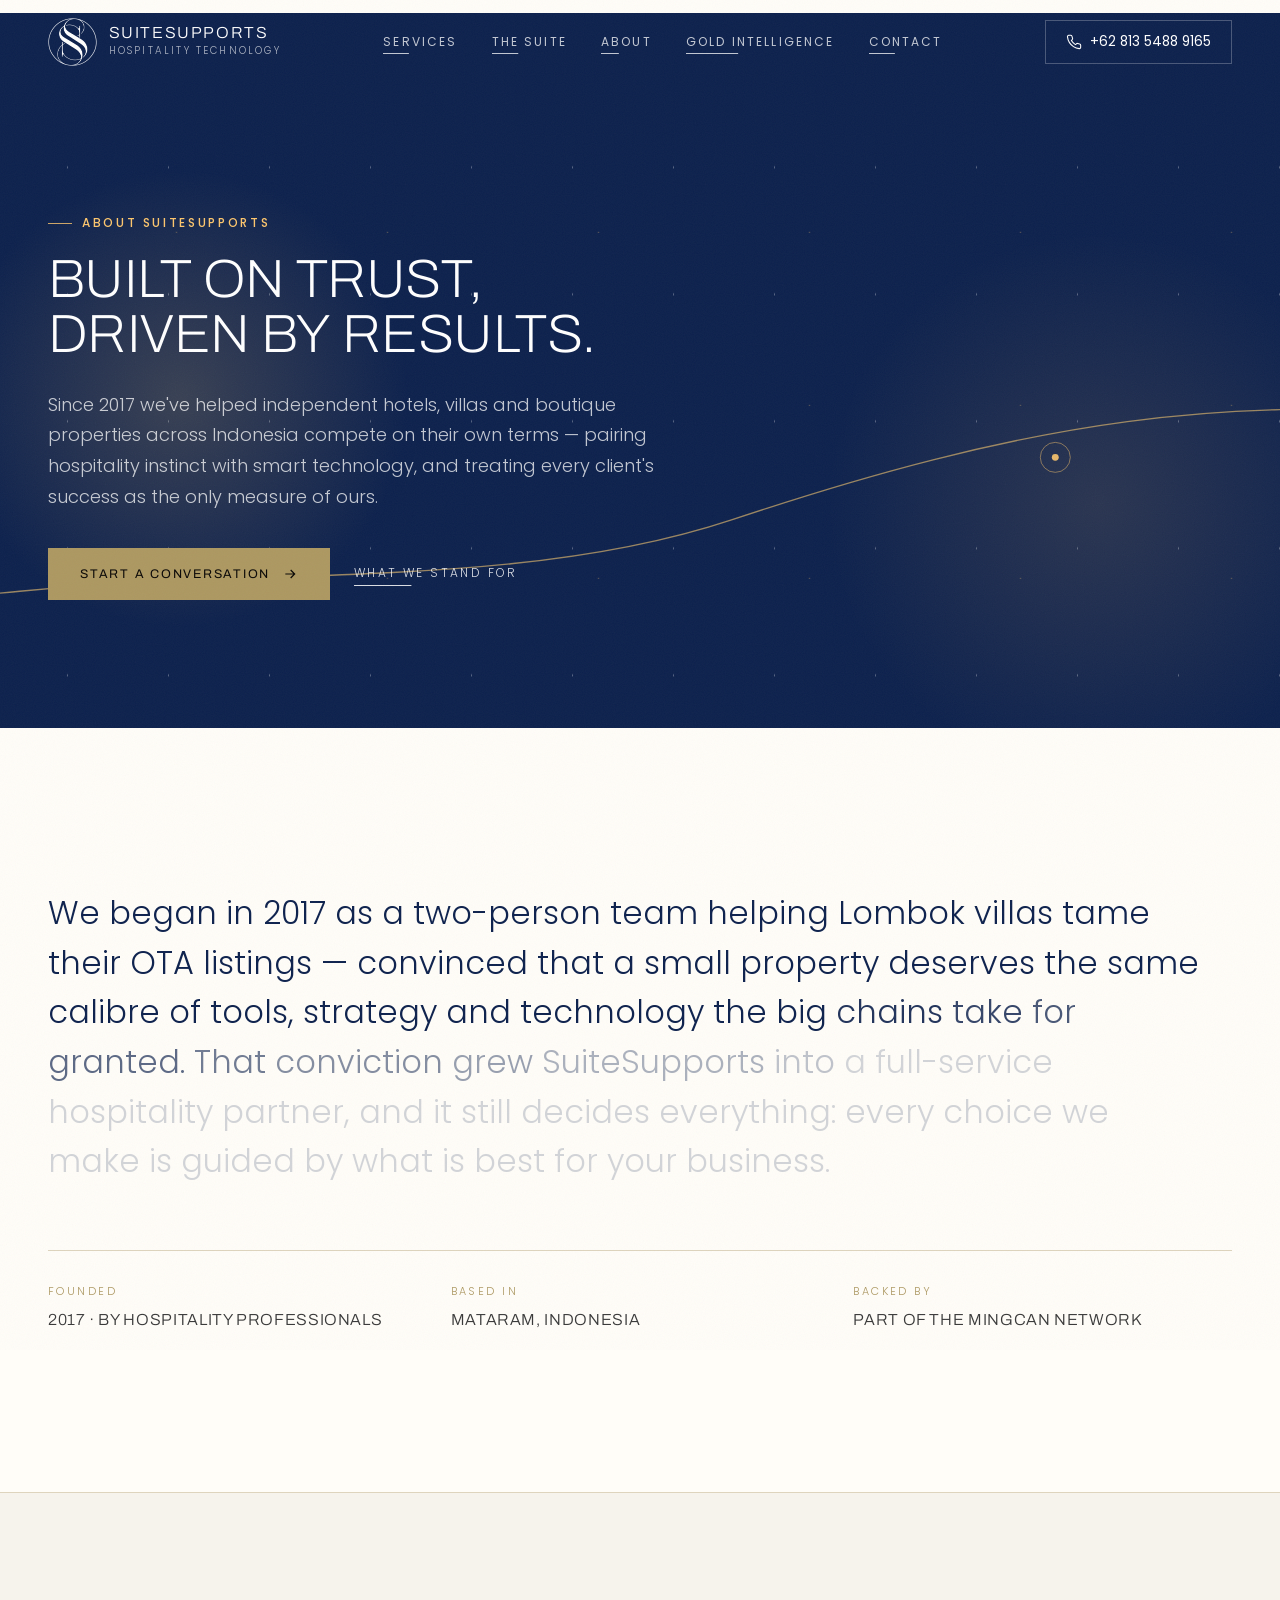
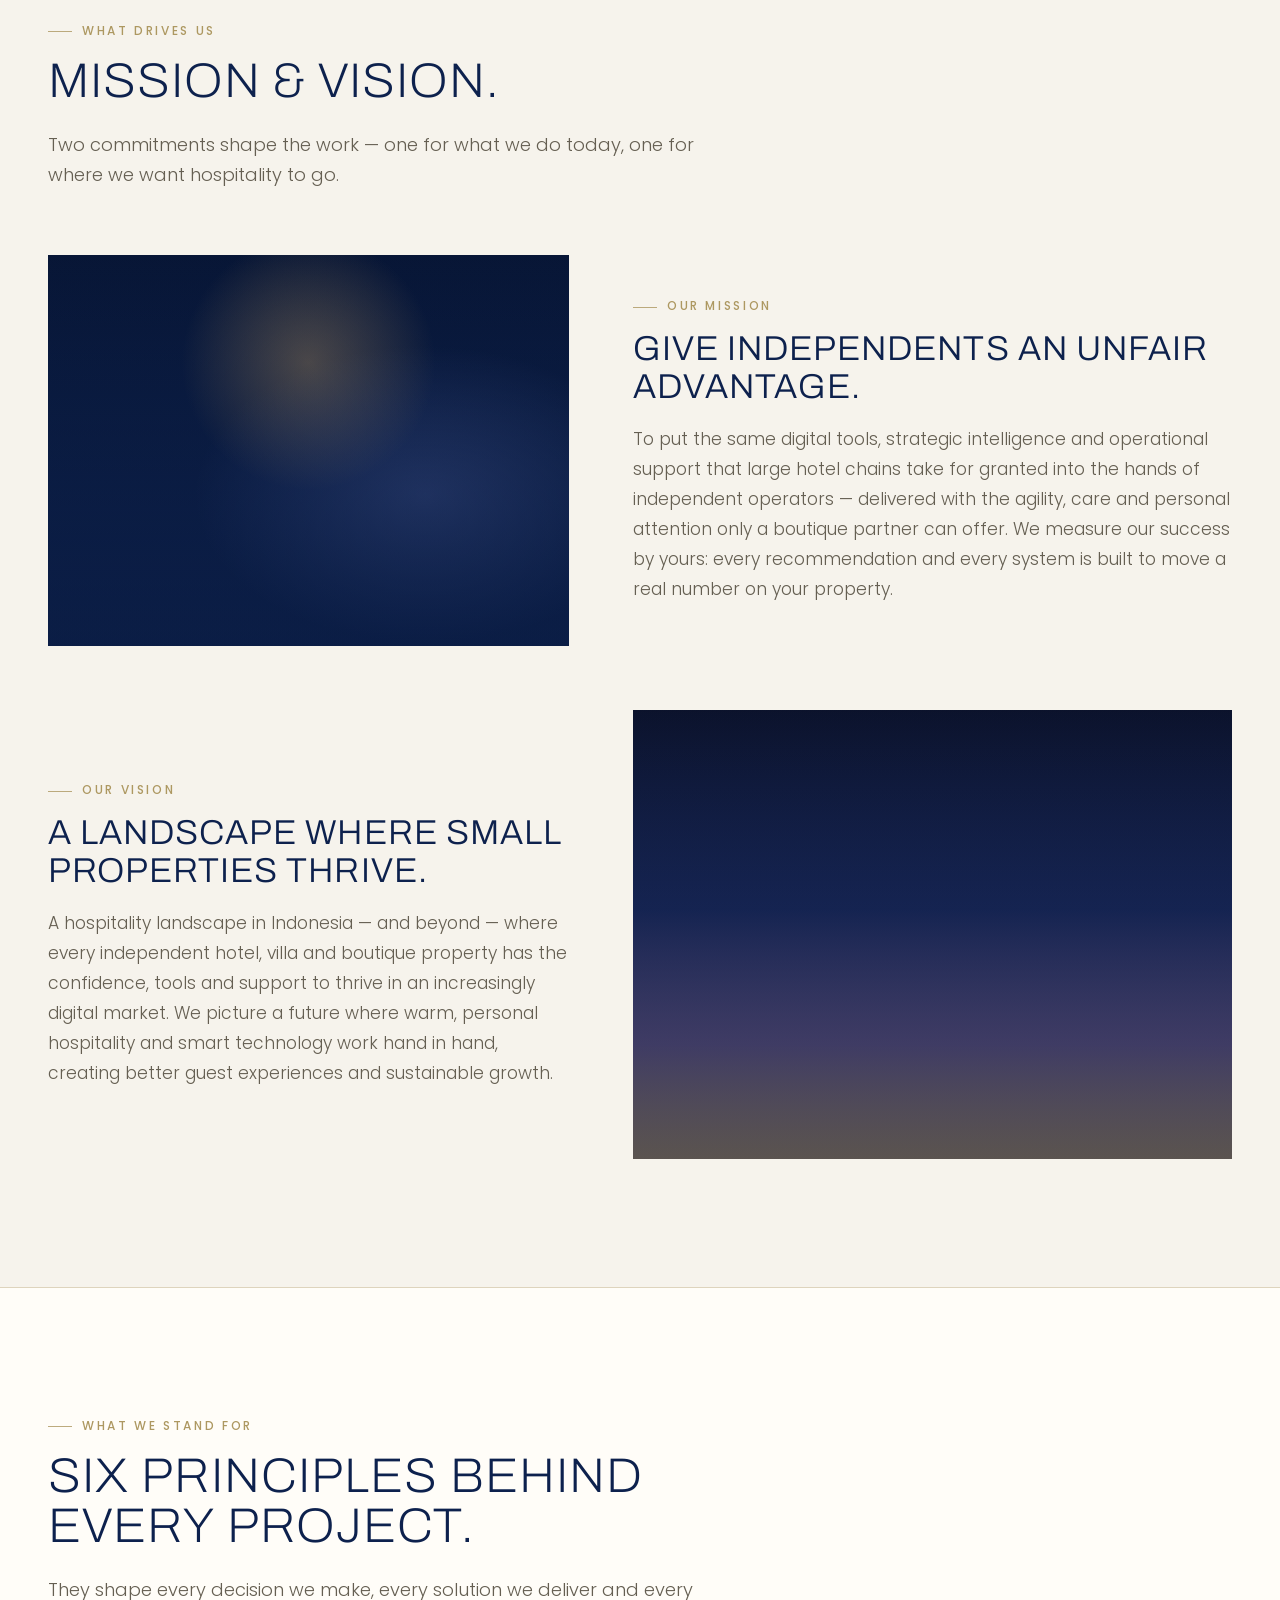
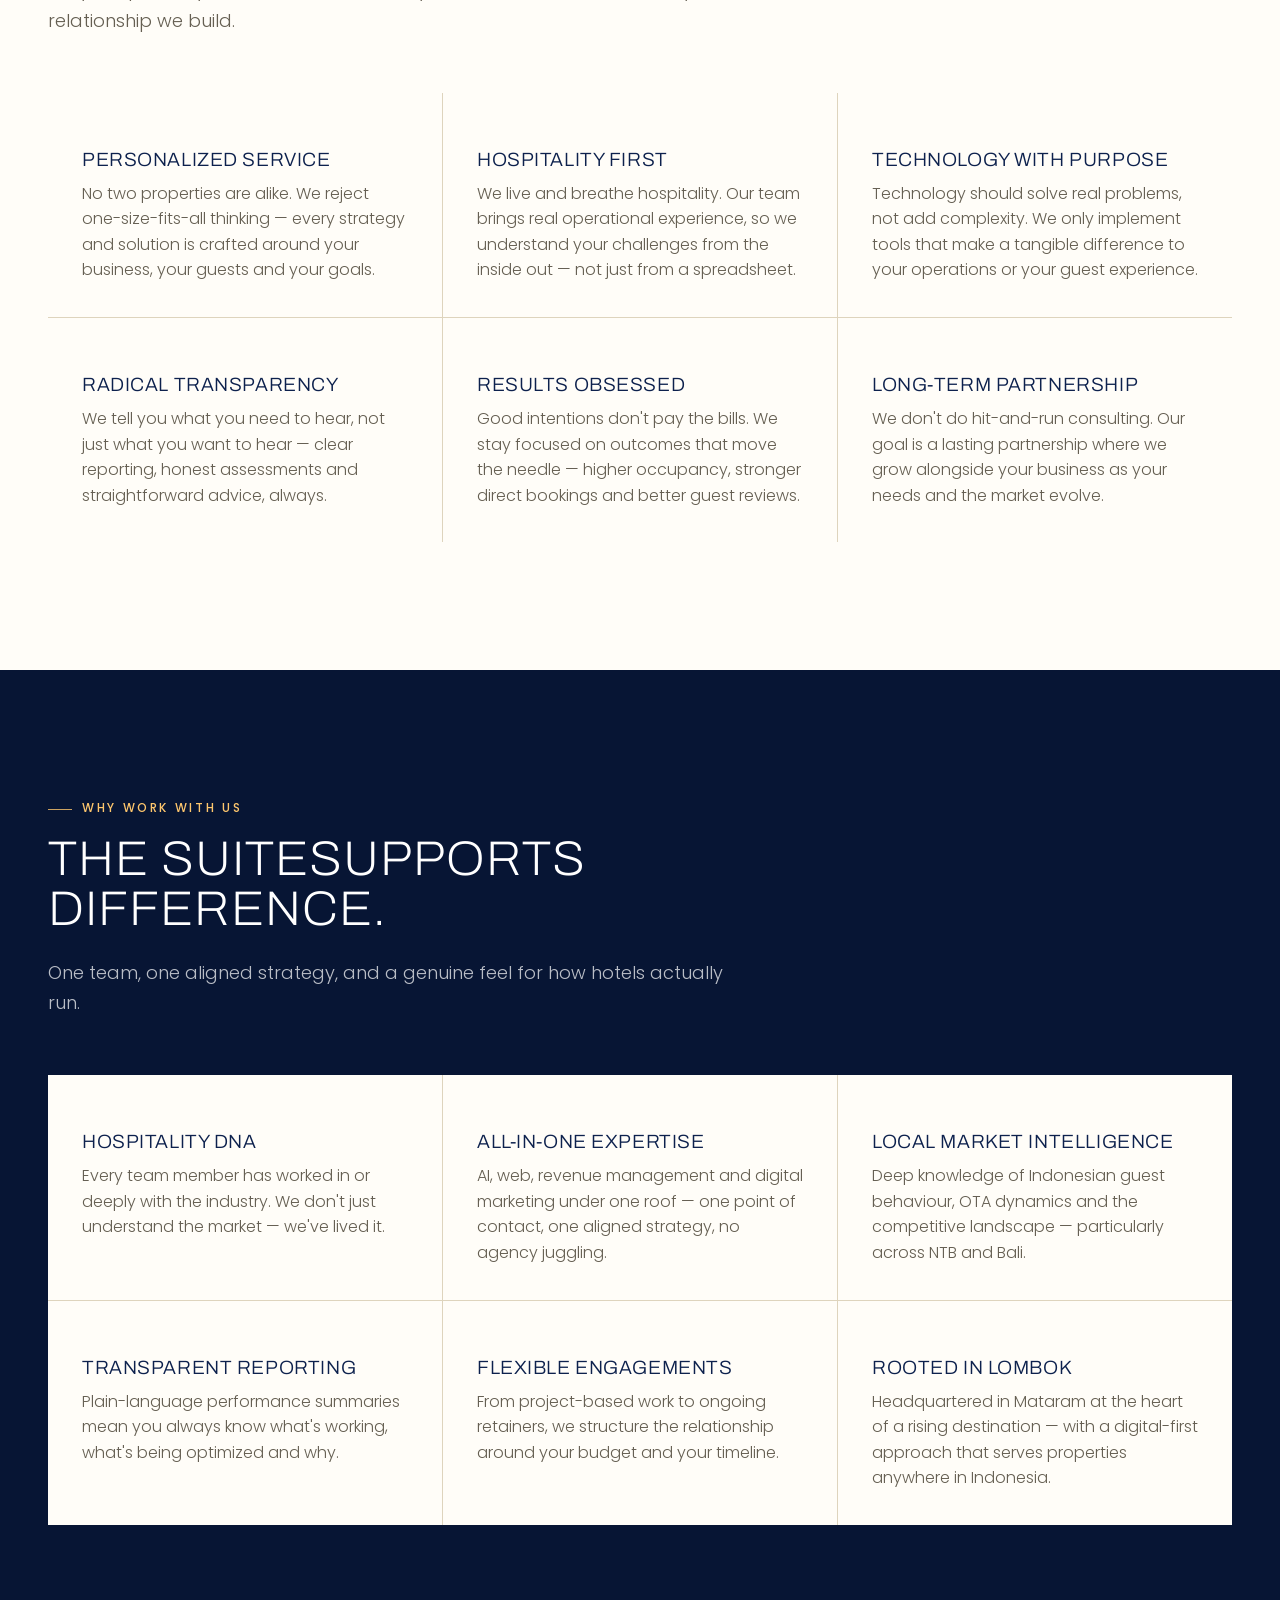
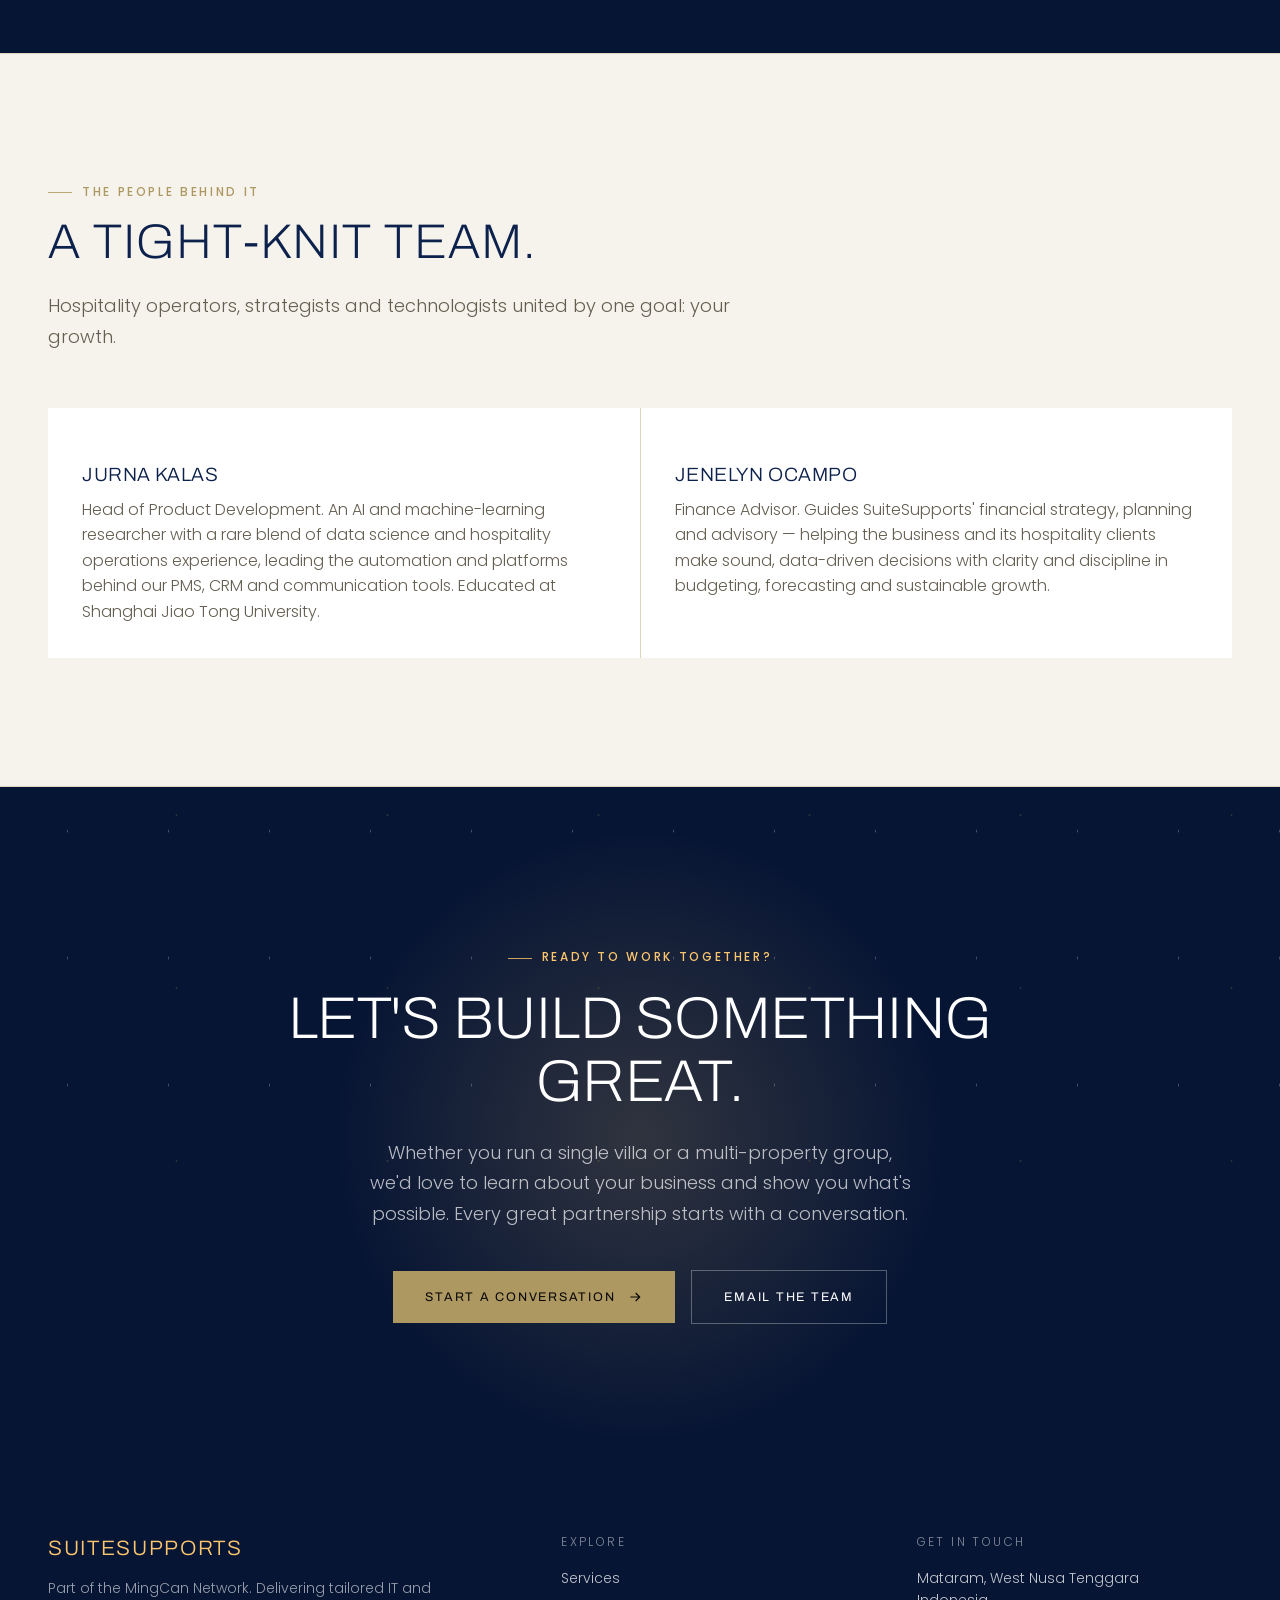
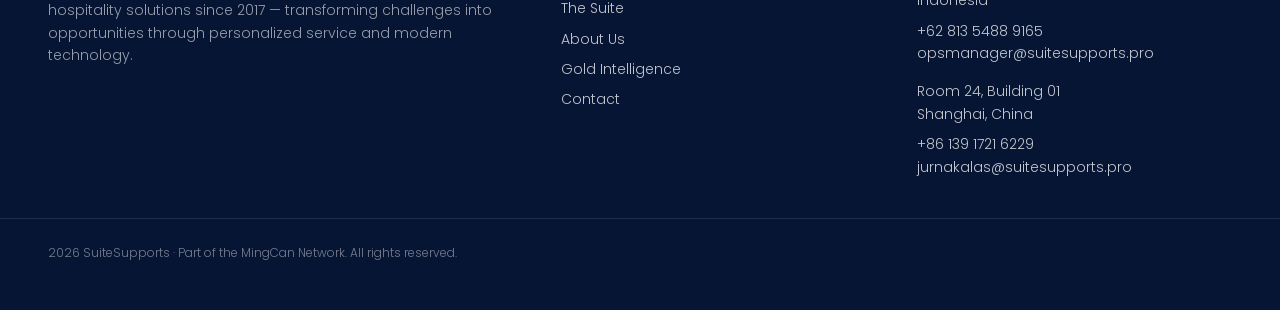
==== commit d211649f: "Add the Shanghai office to the footer contact details Every page's "Get in touch" block now lists th" ====
--- a/about-us.html
+++ b/about-us.html
@@ -203,6 +203,10 @@
         <span style="display:block">Indonesia</span>
         <a href="https://wa.me/6281354889165" target="_blank" rel="noopener" style="margin-top:8px;display:block">+62 813 5488 9165</a>
         <a href="mailto:opsmanager@suitesupports.pro" style="display:block">opsmanager@suitesupports.pro</a>
+        <span style="display:block;margin-top:16px">Room 24, Building 01</span>
+        <span style="display:block">Shanghai, China</span>
+        <a href="tel:+8613917216229" style="margin-top:8px;display:block">+86 139 1721 6229</a>
+        <a href="mailto:jurnakalas@suitesupports.pro" style="display:block">jurnakalas@suitesupports.pro</a>
       </address>
     </div>
   </div>
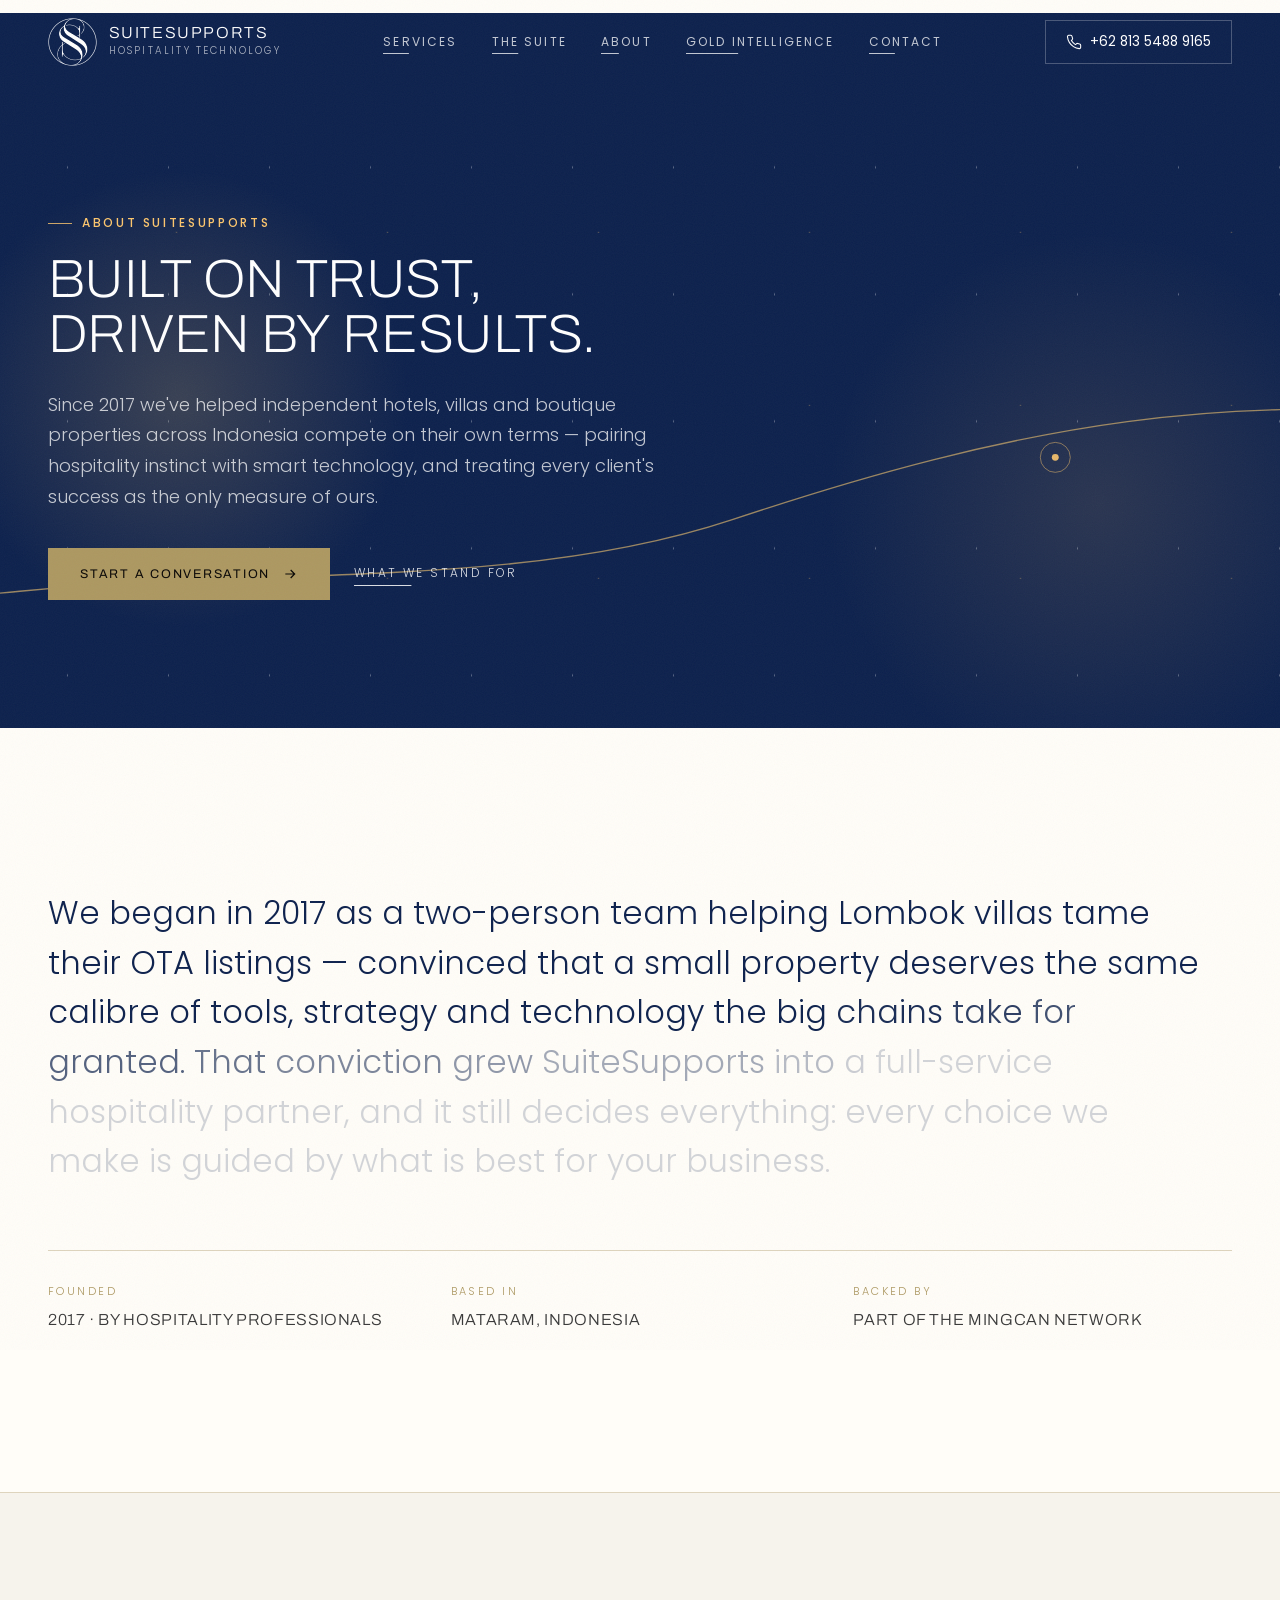
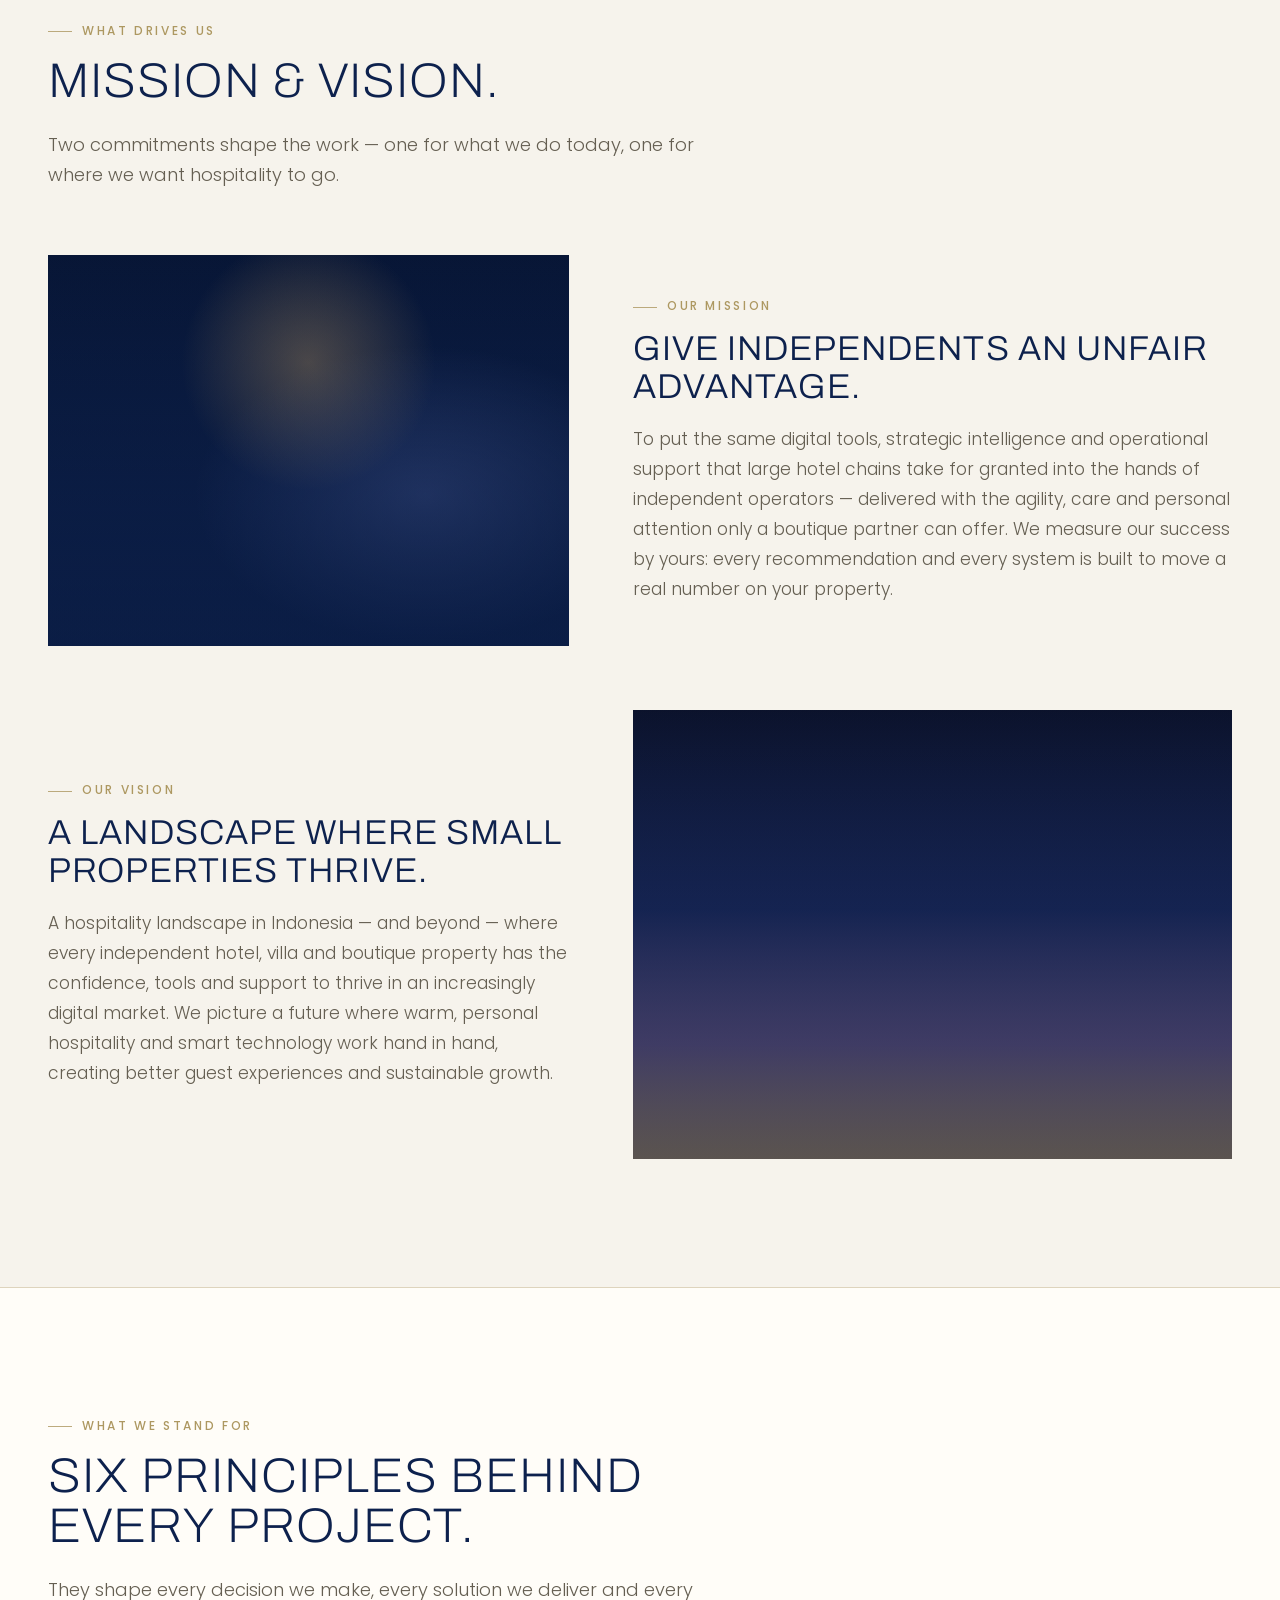
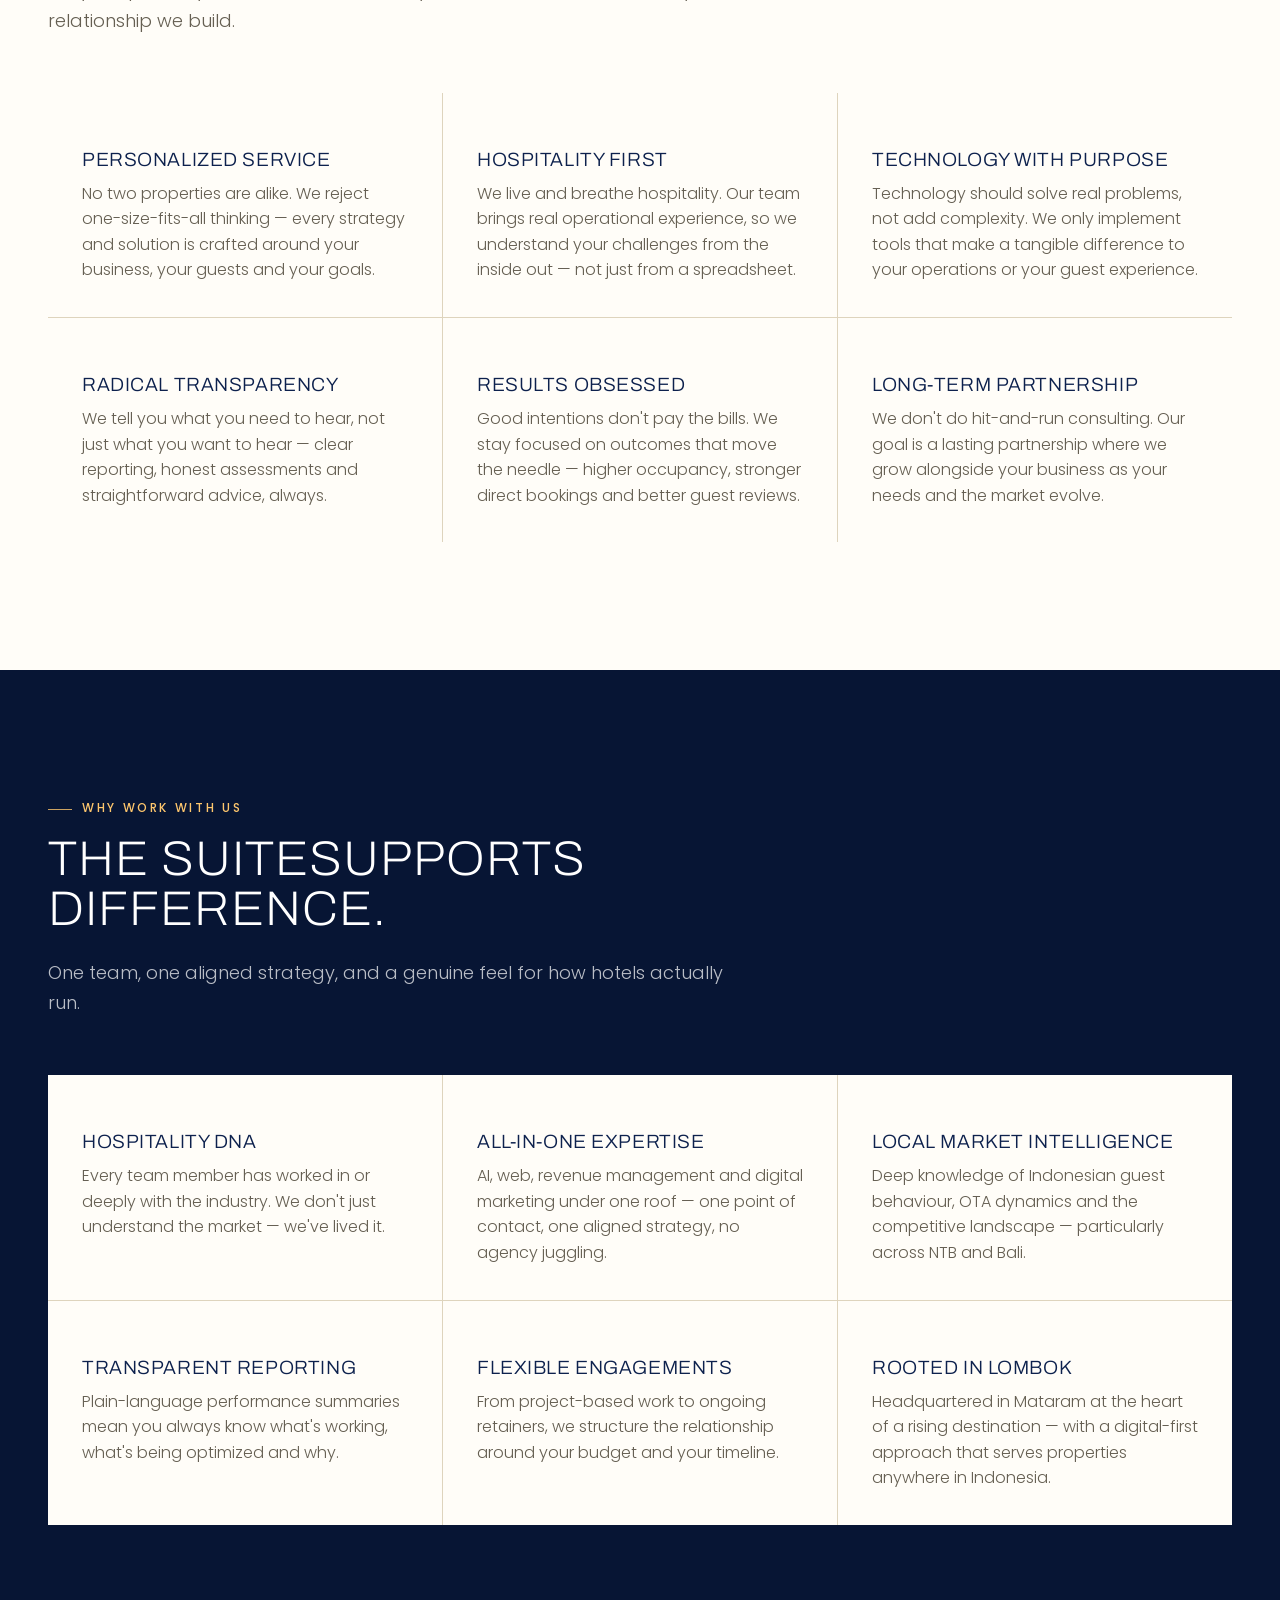
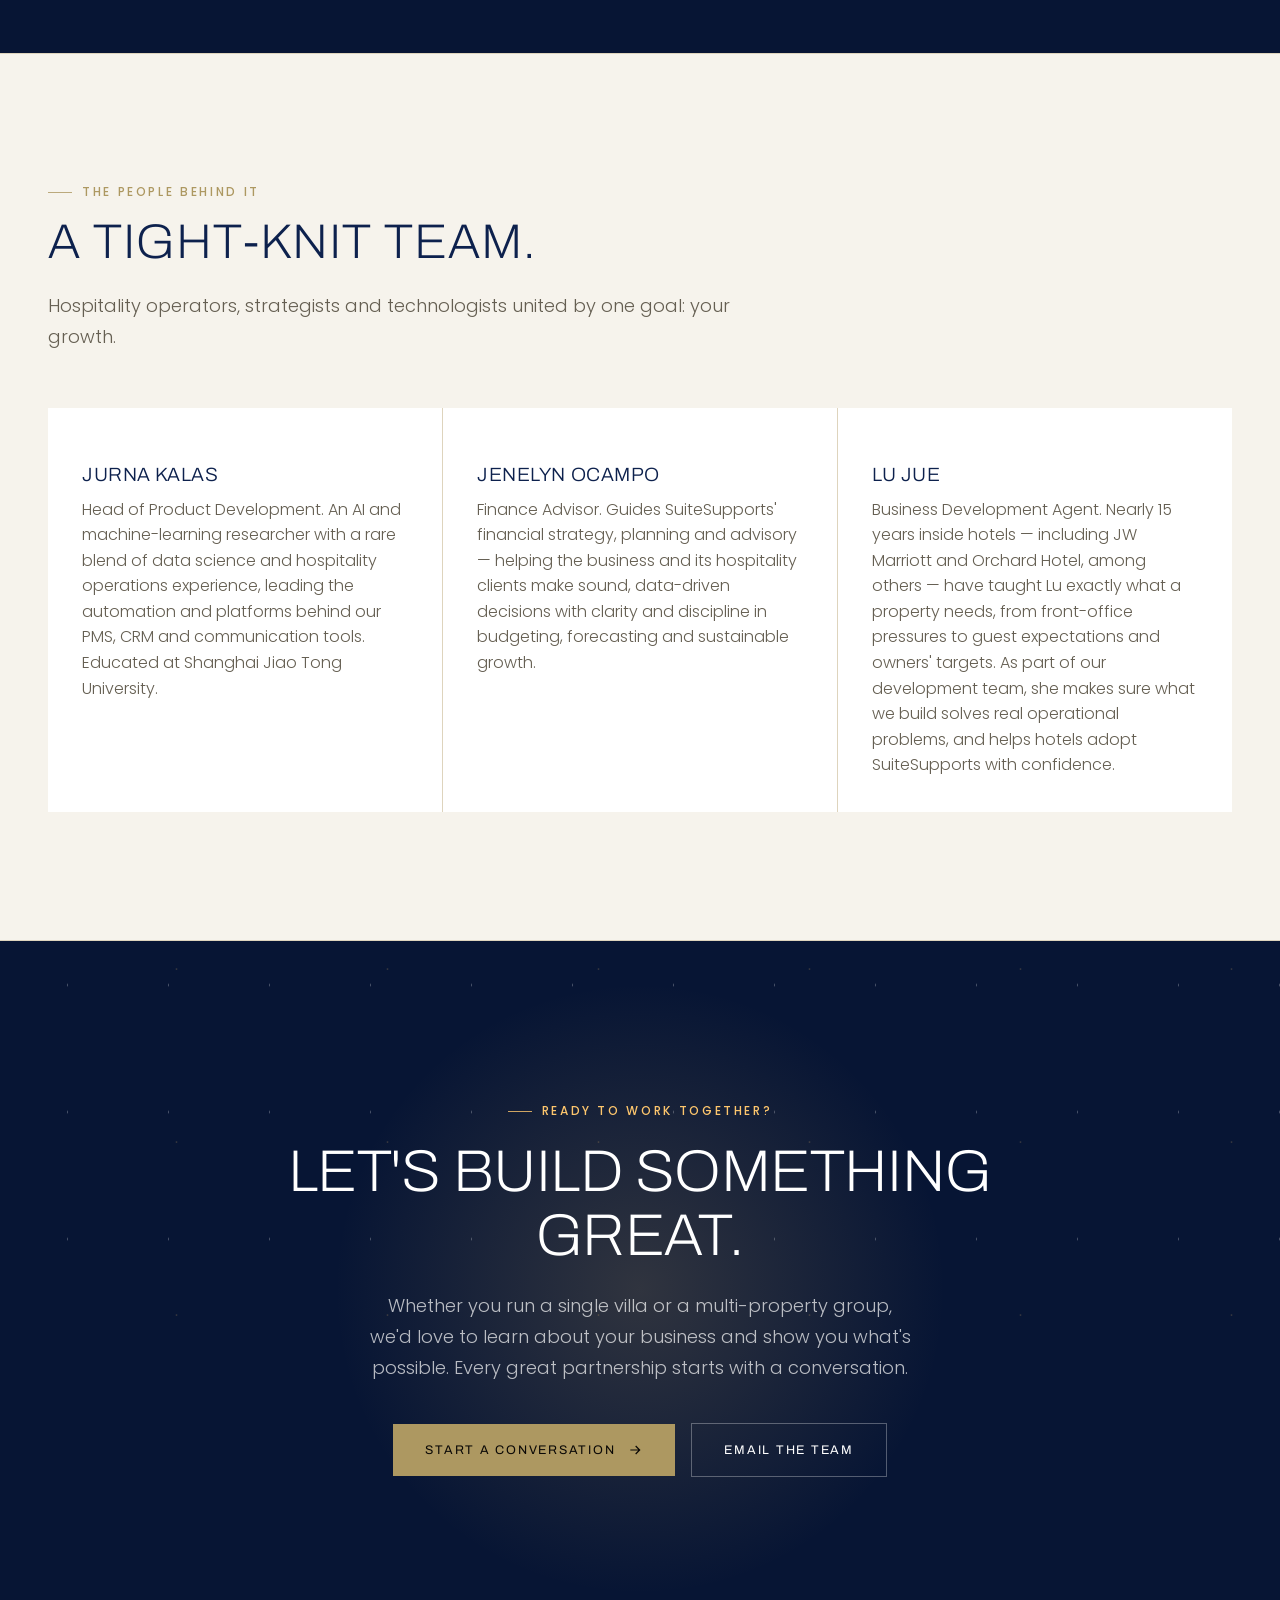
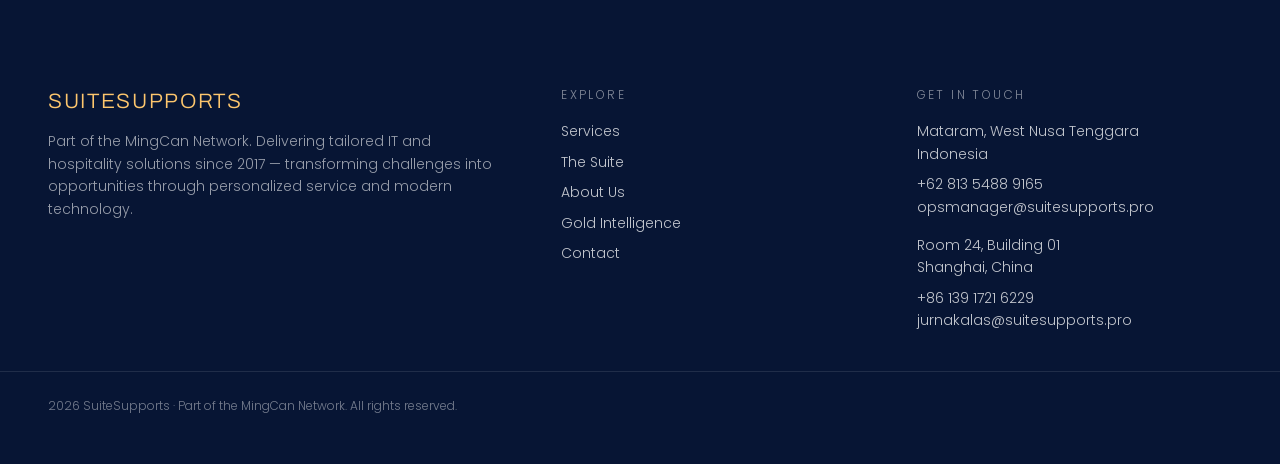
==== commit 0bb73b69: "About page: add Lu Jue to the team Business Development Agent with nearly 15 years in hotels includi" ====
--- a/about-us.html
+++ b/about-us.html
@@ -155,9 +155,10 @@
       <h2 class="split-cascade">A tight-knit team.</h2>
       <p class="intro">Hospitality operators, strategists and technologists united by one goal: your growth.</p>
     </div>
-    <div class="feature-grid cols-2" data-reveal="up" data-reveal-stagger="0.1">
+    <div class="feature-grid cols-3" data-reveal="up" data-reveal-stagger="0.1">
       <div class="feature"><h3>Jurna Kalas</h3><p>Head of Product Development. An AI and machine-learning researcher with a rare blend of data science and hospitality operations experience, leading the automation and platforms behind our PMS, CRM and communication tools. Educated at Shanghai Jiao Tong University.</p><span class="bar"></span></div>
       <div class="feature"><h3>Jenelyn Ocampo</h3><p>Finance Advisor. Guides SuiteSupports' financial strategy, planning and advisory — helping the business and its hospitality clients make sound, data-driven decisions with clarity and discipline in budgeting, forecasting and sustainable growth.</p><span class="bar"></span></div>
+      <div class="feature"><h3>Lu Jue</h3><p>Business Development Agent. Nearly 15 years inside hotels — including JW Marriott and Orchard Hotel, among others — have taught Lu exactly what a property needs, from front-office pressures to guest expectations and owners' targets. As part of our development team, she makes sure what we build solves real operational problems, and helps hotels adopt SuiteSupports with confidence.</p><span class="bar"></span></div>
     </div>
   </div>
 </section>
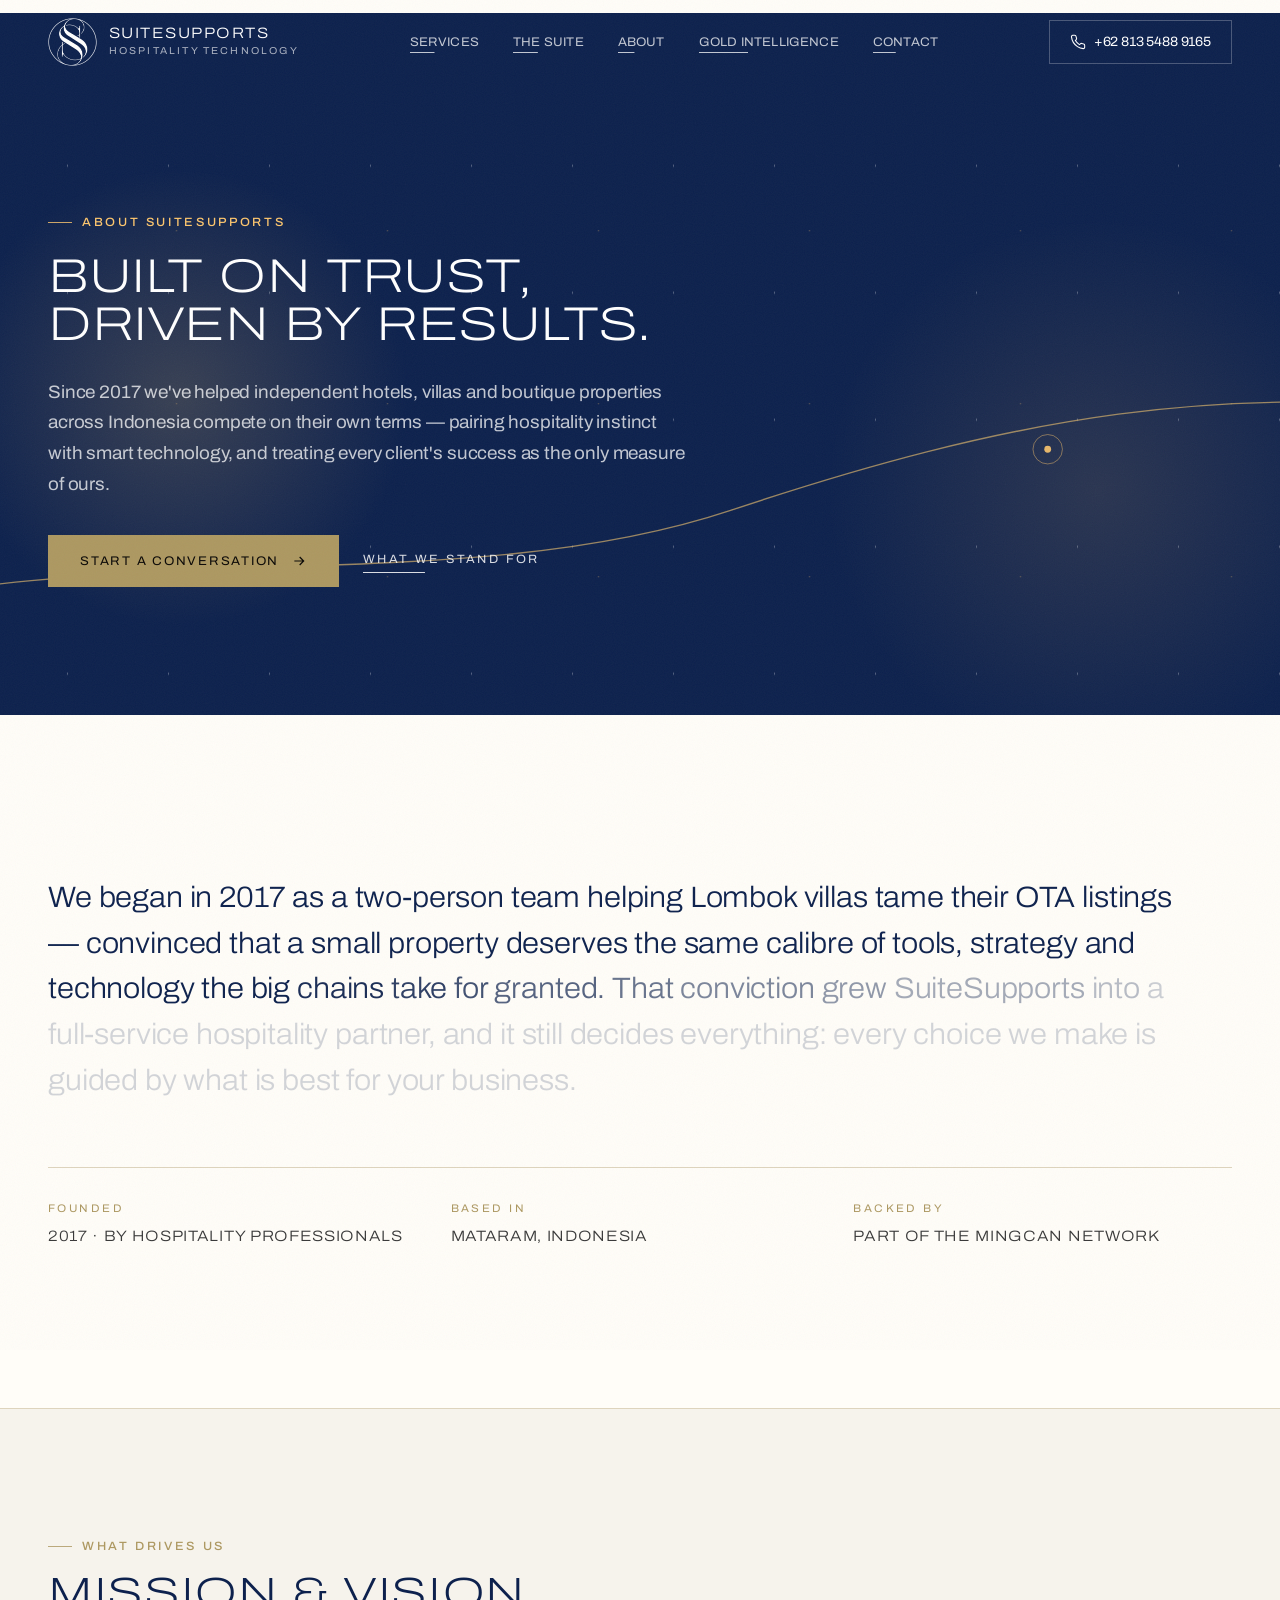
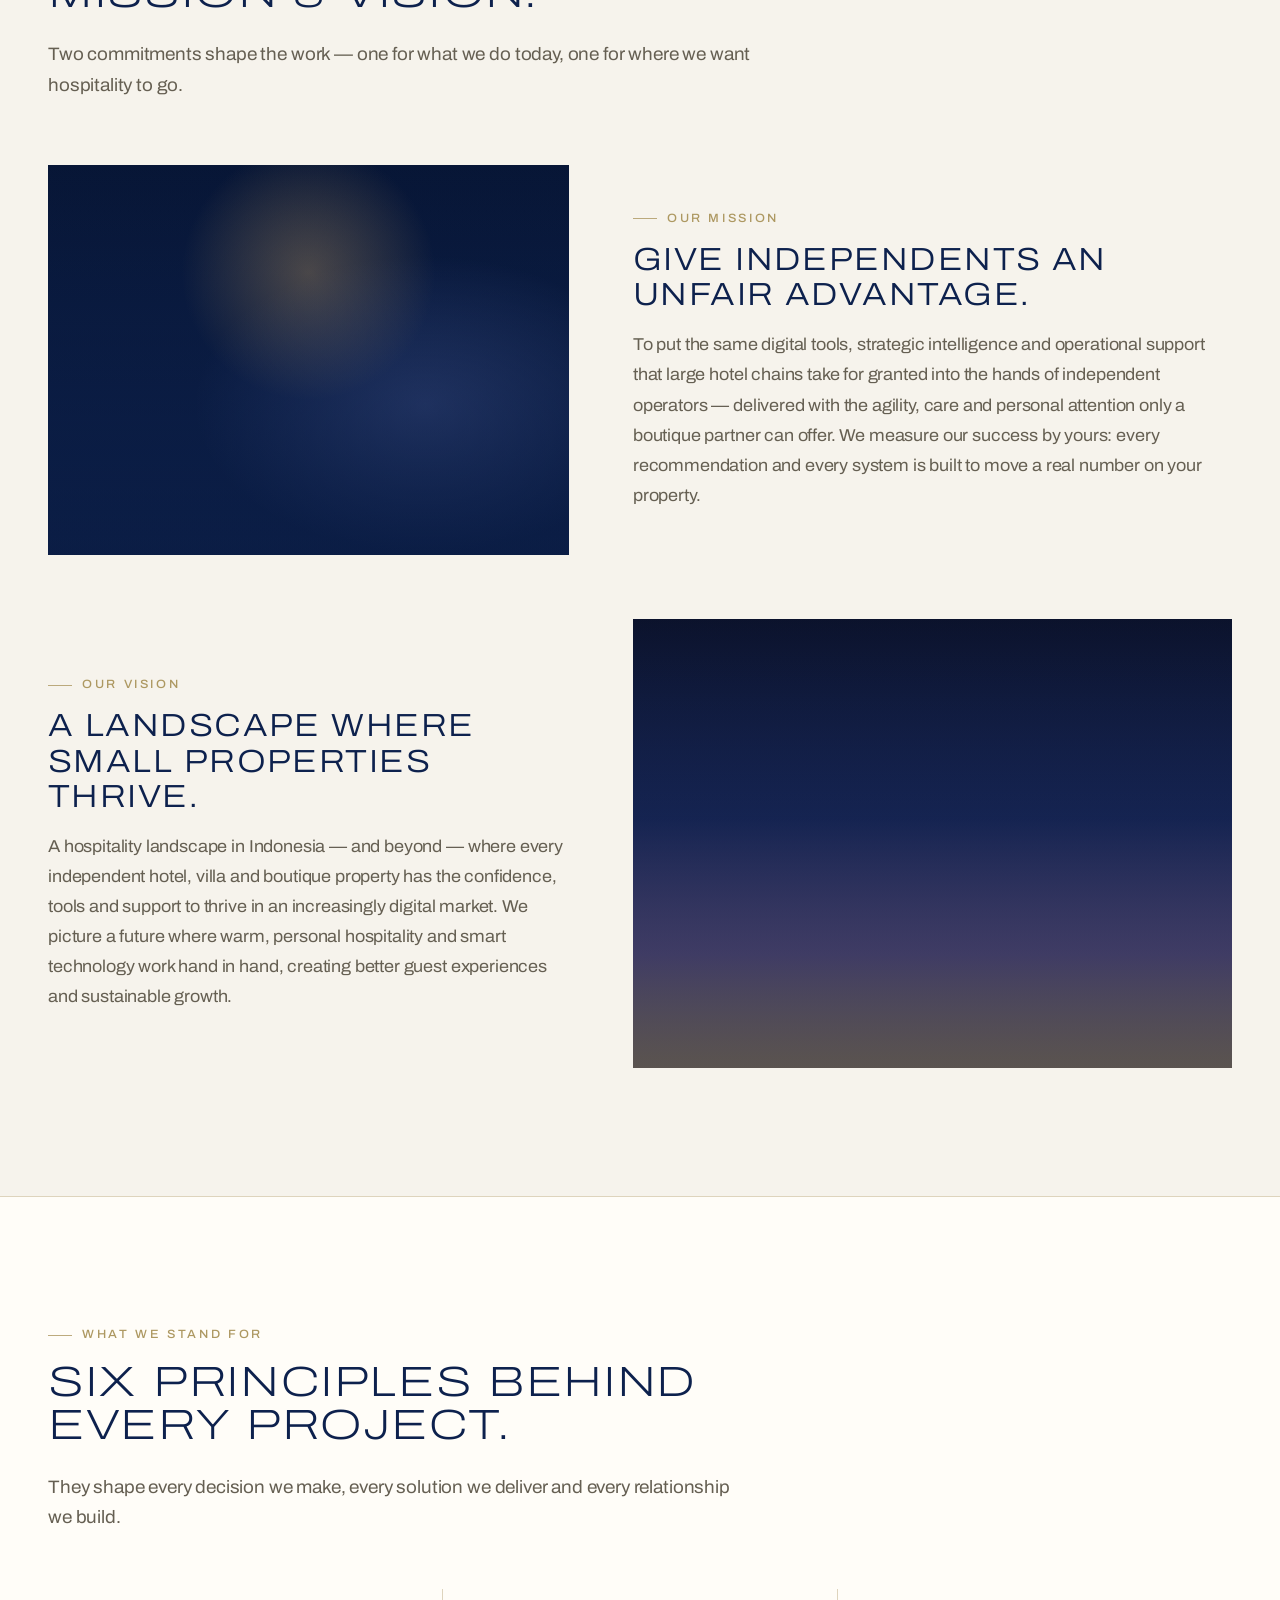
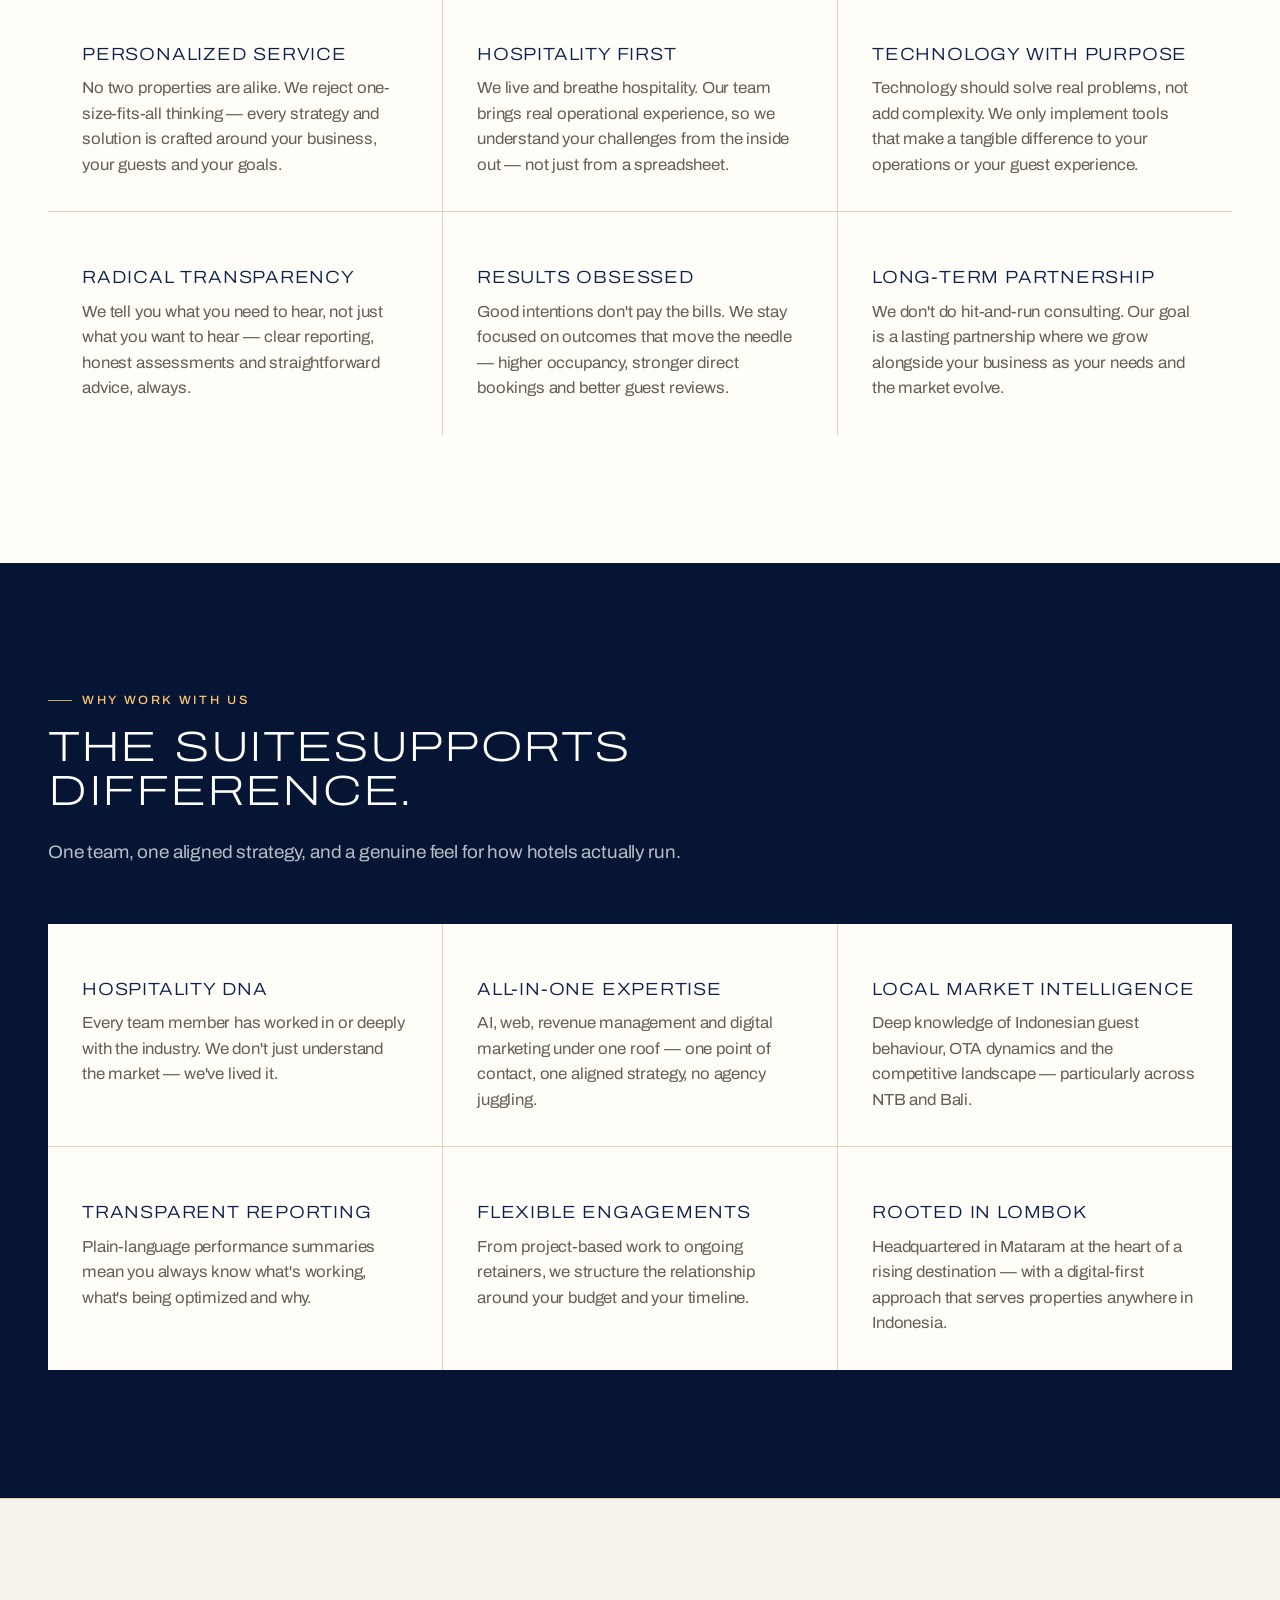
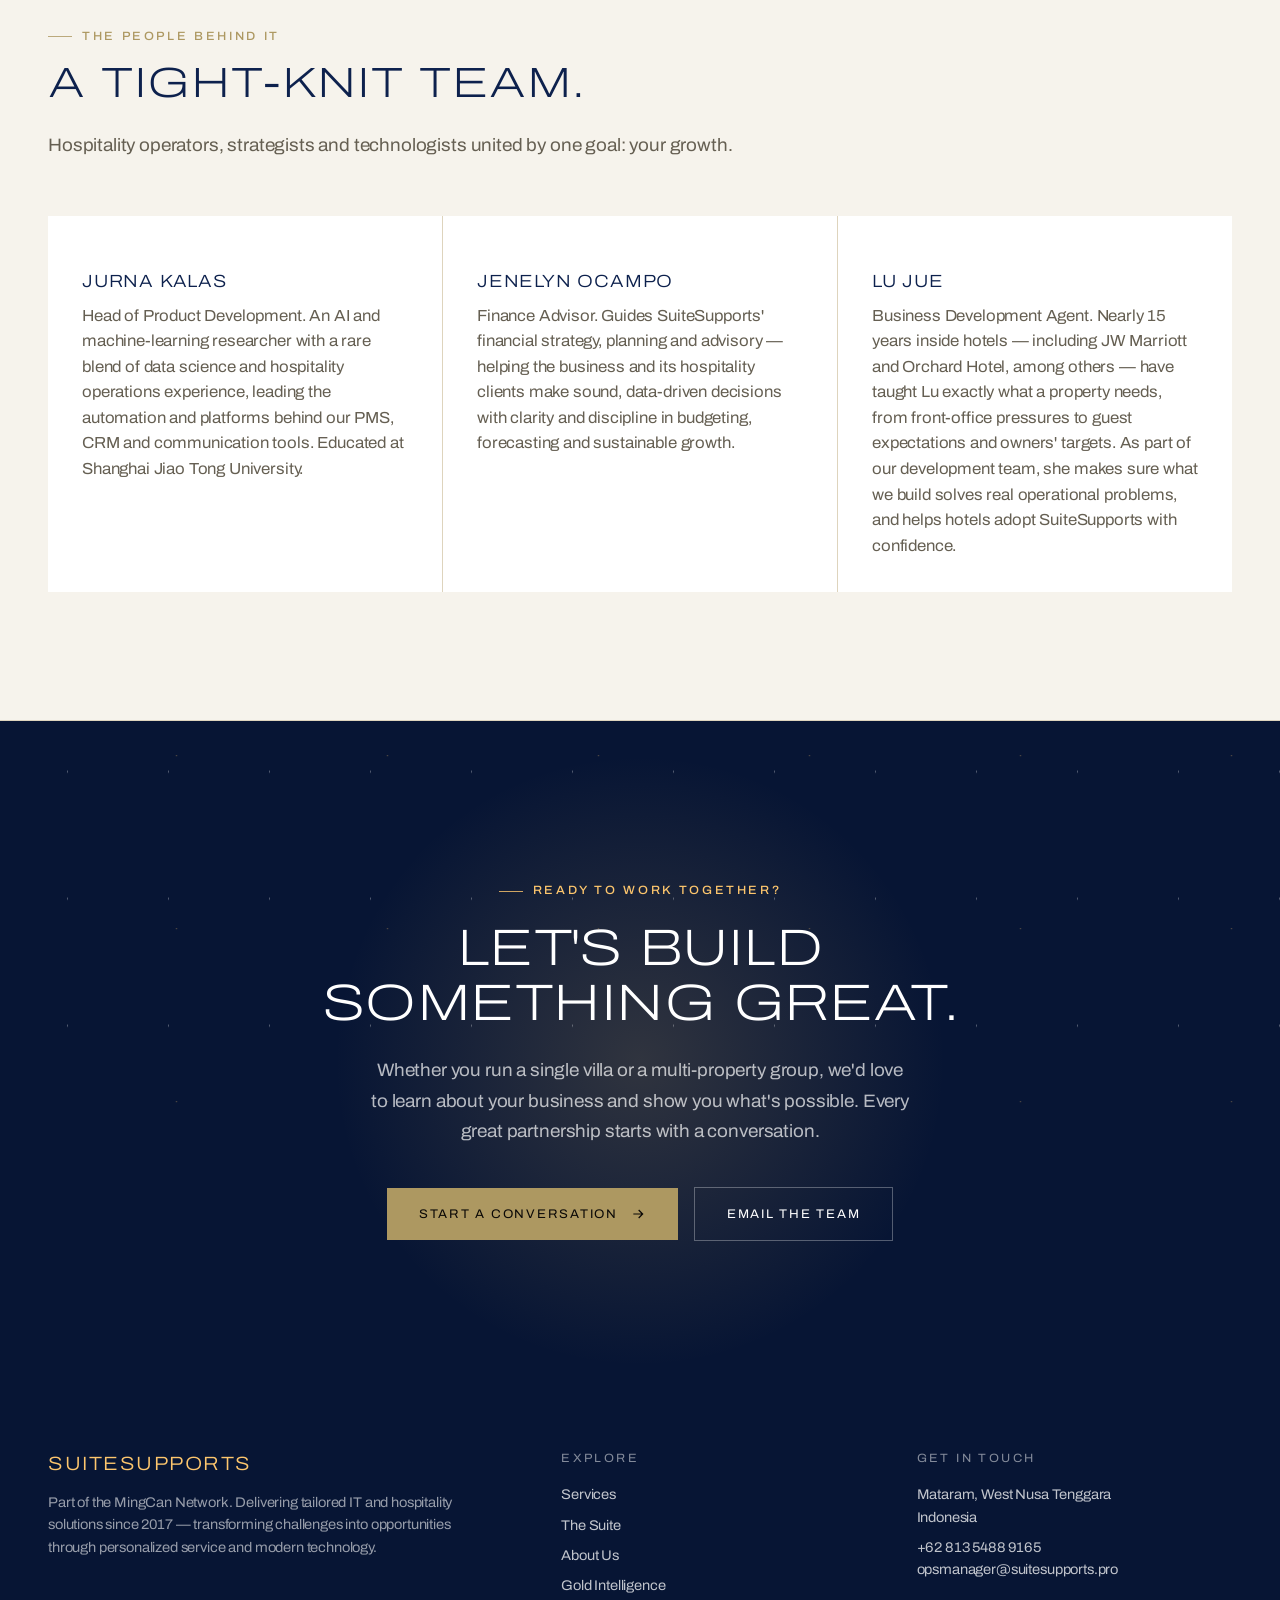
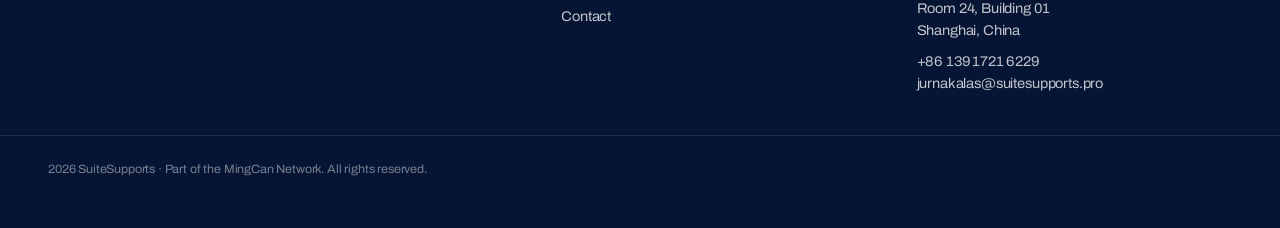
==== commit 759f7d42: "Typography v3: Archivo throughout, matching SS PMS Cloud Load variable Archivo (weight 100-900, widt" ====
--- a/about-us.html
+++ b/about-us.html
@@ -7,7 +7,7 @@
 <meta name="description" content="SuiteSupports is a boutique hospitality technology partner founded in 2017 in Mataram, Indonesia. Part of the MingCan Network, we give independent hotels and villas the tools big chains take for granted.">
 <link rel="preconnect" href="https://fonts.googleapis.com">
 <link rel="preconnect" href="https://fonts.gstatic.com" crossorigin>
-<link href="https://fonts.googleapis.com/css2?family=Archivo:wght@200;300;400&family=Poppins:ital,wght@0,300;0,400;0,500;0,600;1,300&display=swap" rel="stylesheet">
+<link href="https://fonts.googleapis.com/css2?family=Archivo:ital,wdth,wght@0,62..125,100..900;1,62..125,100..900&display=swap" rel="stylesheet">
 <link rel="stylesheet" href="assets/site.css">
 </head>
 <body>
--- a/assets/site.css
+++ b/assets/site.css
@@ -172,6 +172,8 @@
 .feature-grid{display:grid;gap:1px;background:var(--border);margin-top:56px}
 @media(min-width:640px){.feature-grid.cols-2{grid-template-columns:repeat(2,1fr)}}
 @media(min-width:900px){.feature-grid.cols-3{grid-template-columns:repeat(3,1fr)}}
+@media(min-width:640px){.feature-grid.cols-4{grid-template-columns:repeat(2,1fr)}}
+@media(min-width:1024px){.feature-grid.cols-4{grid-template-columns:repeat(4,1fr)}.feature-grid.cols-4 .feature{padding:28px 26px}.feature-grid.cols-4 .feature h3{font-size:1rem}.feature-grid.cols-4 .feature p{font-size:.94rem}}
 .feature{position:relative;background:var(--background);padding:34px;transition:background .5s,color .5s;overflow:hidden}
 .band .feature{background:#fff}
 .feature:hover{background:var(--navy);color:#fff}
@@ -411,50 +413,71 @@
 @media (prefers-reduced-motion:reduce){.m-line{width:55%!important}.m-bar,.m-block{opacity:1!important}}
 
 /* ============================================================================
-   TYPOGRAPHY THEME v2 — Archivo (display) + Poppins (body)
-   Style port from the 291-on-King sample: uppercase extralight headlines,
-   rounded geometric body. Colors unchanged. Overrides the sections above.
+   TYPOGRAPHY THEME v3 — Archivo throughout, matching SuiteSupport PMS Cloud
+   The PMS sets every page in one variable face (Archivo, weight 100–900, width
+   62–125%) and varies only weight and width: text at 105%, headings lighter
+   and wider, display headlines 200 at 125% in caps, figures 300 at 125%.
+   Colors unchanged. Overrides the sections above.
+   font-variation-settings is set alongside font-stretch wherever the width
+   changes, as the PMS does, because some engines honour only the former.
    ============================================================================ */
 :root{
   --font-heading:'Archivo','Helvetica Neue',Helvetica,Arial,sans-serif;
-  --font-body:'Poppins','Helvetica Neue',Arial,sans-serif;
-  --font-accent:'Poppins','Helvetica Neue',Arial,sans-serif;
+  --font-body:'Archivo','Helvetica Neue',Helvetica,Arial,sans-serif;
+  --font-accent:'Archivo','Helvetica Neue',Helvetica,Arial,sans-serif;
 }
-body{font-weight:300}
-h1,h2{font-family:var(--font-heading);font-weight:200;text-transform:uppercase;letter-spacing:.02em;line-height:1.06}
-h3,h4{font-family:var(--font-heading);font-weight:300;text-transform:uppercase;letter-spacing:.03em;line-height:1.15}
+/* Text: expanded Archivo at 105%, the PMS's .ss-archivo base */
+body{font-weight:400;letter-spacing:-.01em;font-stretch:105%;font-variation-settings:"wdth" 105}
+/* Display headlines: the PMS .ss-display recipe */
+h1,h2{font-family:var(--font-heading);font-weight:200;text-transform:uppercase;letter-spacing:.015em;line-height:1.04;
+  font-stretch:125%;font-variation-settings:"wdth" 125}
+/* Titles: the PMS page-title recipe (300, 112%, caps, tracked) */
+h3,h4{font-family:var(--font-heading);font-weight:300;text-transform:uppercase;letter-spacing:.045em;line-height:1.15;
+  font-stretch:112%;font-variation-settings:"wdth" 112}
 .eyebrow{font-weight:500;letter-spacing:.22em}
 .eyebrow::before{content:"";display:inline-block;width:24px;height:1px;background:currentColor;margin-right:10px;vertical-align:middle;opacity:.8}
 .hero-eyebrow::before{content:"";display:inline-block;width:24px;height:1px;background:currentColor;margin-right:10px;vertical-align:middle;opacity:.8}
 
-/* Headline sizes retuned for uppercase display type */
-.hero h1{font-size:clamp(2.2rem,5.6vw,5rem);line-height:1.04;letter-spacing:.02em}
-.page-hero h1{font-size:clamp(1.85rem,4.2vw,3.6rem)}
-.sec-head h2{font-size:clamp(1.8rem,3.8vw,3.2rem);max-width:24ch}
-.approach-head h2,.svc-head h2,.principles h2{font-size:clamp(1.85rem,4vw,3.4rem)}
-.suite-head h2{font-size:clamp(1.7rem,3.6vw,3rem)}
-.cta h2{font-size:clamp(1.9rem,4.6vw,4rem);line-height:1.08}
-.manifesto p.lead,p.lead{font-family:var(--font-body);font-weight:300;text-transform:none;font-size:clamp(1.25rem,2.5vw,2.05rem);line-height:1.55}
-.meta-grid .v{font-family:var(--font-heading);font-weight:300;text-transform:uppercase;letter-spacing:.04em;font-size:16px;line-height:1.45}
-.feature h3{font-size:1.2rem}
-.method h3{font-size:1.6rem}
-.step-card h3{font-size:1.3rem}
-.svc h3{font-size:1.35rem}
-.split-body h3{font-size:clamp(1.4rem,2.7vw,2.2rem)}
-.stack h3{font-size:clamp(1.4rem,2.6vw,2.1rem)}
-.suite-list .st{font-family:var(--font-heading);font-weight:300;text-transform:uppercase;letter-spacing:.05em;font-size:1.15rem}
-.stat .v,.statcard .sv{font-family:var(--font-heading);font-weight:200}
+/* Headline sizes retuned for the 125%-wide display face */
+.hero h1{font-size:clamp(2rem,4.9vw,4.3rem);line-height:1.04;letter-spacing:.015em}
+.page-hero h1{font-size:clamp(1.7rem,3.7vw,3.15rem)}
+.sec-head h2{font-size:clamp(1.65rem,3.3vw,2.8rem);max-width:24ch}
+.approach-head h2,.svc-head h2,.principles h2{font-size:clamp(1.7rem,3.5vw,3rem)}
+.suite-head h2{font-size:clamp(1.55rem,3.1vw,2.6rem)}
+.cta h2{font-size:clamp(1.75rem,4vw,3.5rem);line-height:1.08}
+.manifesto p.lead,p.lead{font-family:var(--font-body);font-weight:300;text-transform:none;font-size:clamp(1.2rem,2.3vw,1.9rem);line-height:1.55}
+.meta-grid .v{font-family:var(--font-heading);font-weight:300;text-transform:uppercase;letter-spacing:.045em;font-size:15px;line-height:1.45;
+  font-stretch:112%;font-variation-settings:"wdth" 112}
+.feature h3{font-size:1.1rem}
+.method h3{font-size:1.45rem}
+.step-card h3{font-size:1.2rem}
+.svc h3{font-size:1.25rem}
+.split-body h3{font-size:clamp(1.3rem,2.5vw,2rem)}
+.stack h3{font-size:clamp(1.3rem,2.4vw,1.95rem)}
+.suite-list .st{font-family:var(--font-heading);font-weight:300;text-transform:uppercase;letter-spacing:.045em;font-size:1.05rem;
+  font-stretch:112%;font-variation-settings:"wdth" 112}
+/* Figures: the PMS .ss-figure recipe */
+.stat .v,.statcard .sv{font-family:var(--font-heading);font-weight:300;letter-spacing:.005em;font-variant-numeric:tabular-nums;
+  font-stretch:125%;font-variation-settings:"wdth" 125}
+.stat .v{font-size:clamp(2.2rem,4.2vw,3.3rem)}
+/* Variable Archivo's × glyph breaks up above weight 200; hold it there */
+.stat .v .x{font-weight:200}
 .pullquote p{font-family:var(--font-body);font-weight:300;text-transform:none}
 
 /* Brand, nav, buttons */
-.brand .bt{font-family:var(--font-heading);font-weight:300;text-transform:uppercase;letter-spacing:.1em;font-size:16px}
+.brand .bt{font-family:var(--font-heading);font-weight:300;text-transform:uppercase;letter-spacing:.1em;font-size:15px;
+  font-stretch:112%;font-variation-settings:"wdth" 112}
 .brand .mark{font-family:var(--font-heading);font-weight:300}
-.nav-links{font-size:12px;letter-spacing:.18em;font-weight:400}
+/* Nav: the PMS .ss-nav recipe (400, 12.5px, 105%) */
+.nav-links{font-size:12.5px;letter-spacing:.015em;font-weight:400}
 .pill{font-family:var(--font-body);font-weight:400;font-size:13.5px}
 .btn-gold,.btn-outline-navy,.btn-outline-white{font-family:var(--font-heading);font-weight:400;text-transform:uppercase;letter-spacing:.14em;font-size:12.5px}
-.hero-card .t{font-family:var(--font-heading);font-weight:300;text-transform:uppercase;letter-spacing:.05em;font-size:17px}
-.site-footer .fbrand{font-family:var(--font-heading);font-weight:300;text-transform:uppercase;letter-spacing:.08em;font-size:1.3rem}
-.rc-name{font-family:var(--font-heading);font-weight:300;text-transform:uppercase;letter-spacing:.04em}
+.hero-card .t{font-family:var(--font-heading);font-weight:300;text-transform:uppercase;letter-spacing:.045em;font-size:16px;
+  font-stretch:112%;font-variation-settings:"wdth" 112}
+.site-footer .fbrand{font-family:var(--font-heading);font-weight:300;text-transform:uppercase;letter-spacing:.08em;font-size:1.2rem;
+  font-stretch:112%;font-variation-settings:"wdth" 112}
+.rc-name{font-family:var(--font-heading);font-weight:300;text-transform:uppercase;letter-spacing:.045em;
+  font-stretch:112%;font-variation-settings:"wdth" 112}
 .stage-tag{font-family:var(--font-body);font-weight:300;font-style:italic}
 
 /* ------------- VIDEO PANELS (Higgsfield-generated card videos) ------------- */
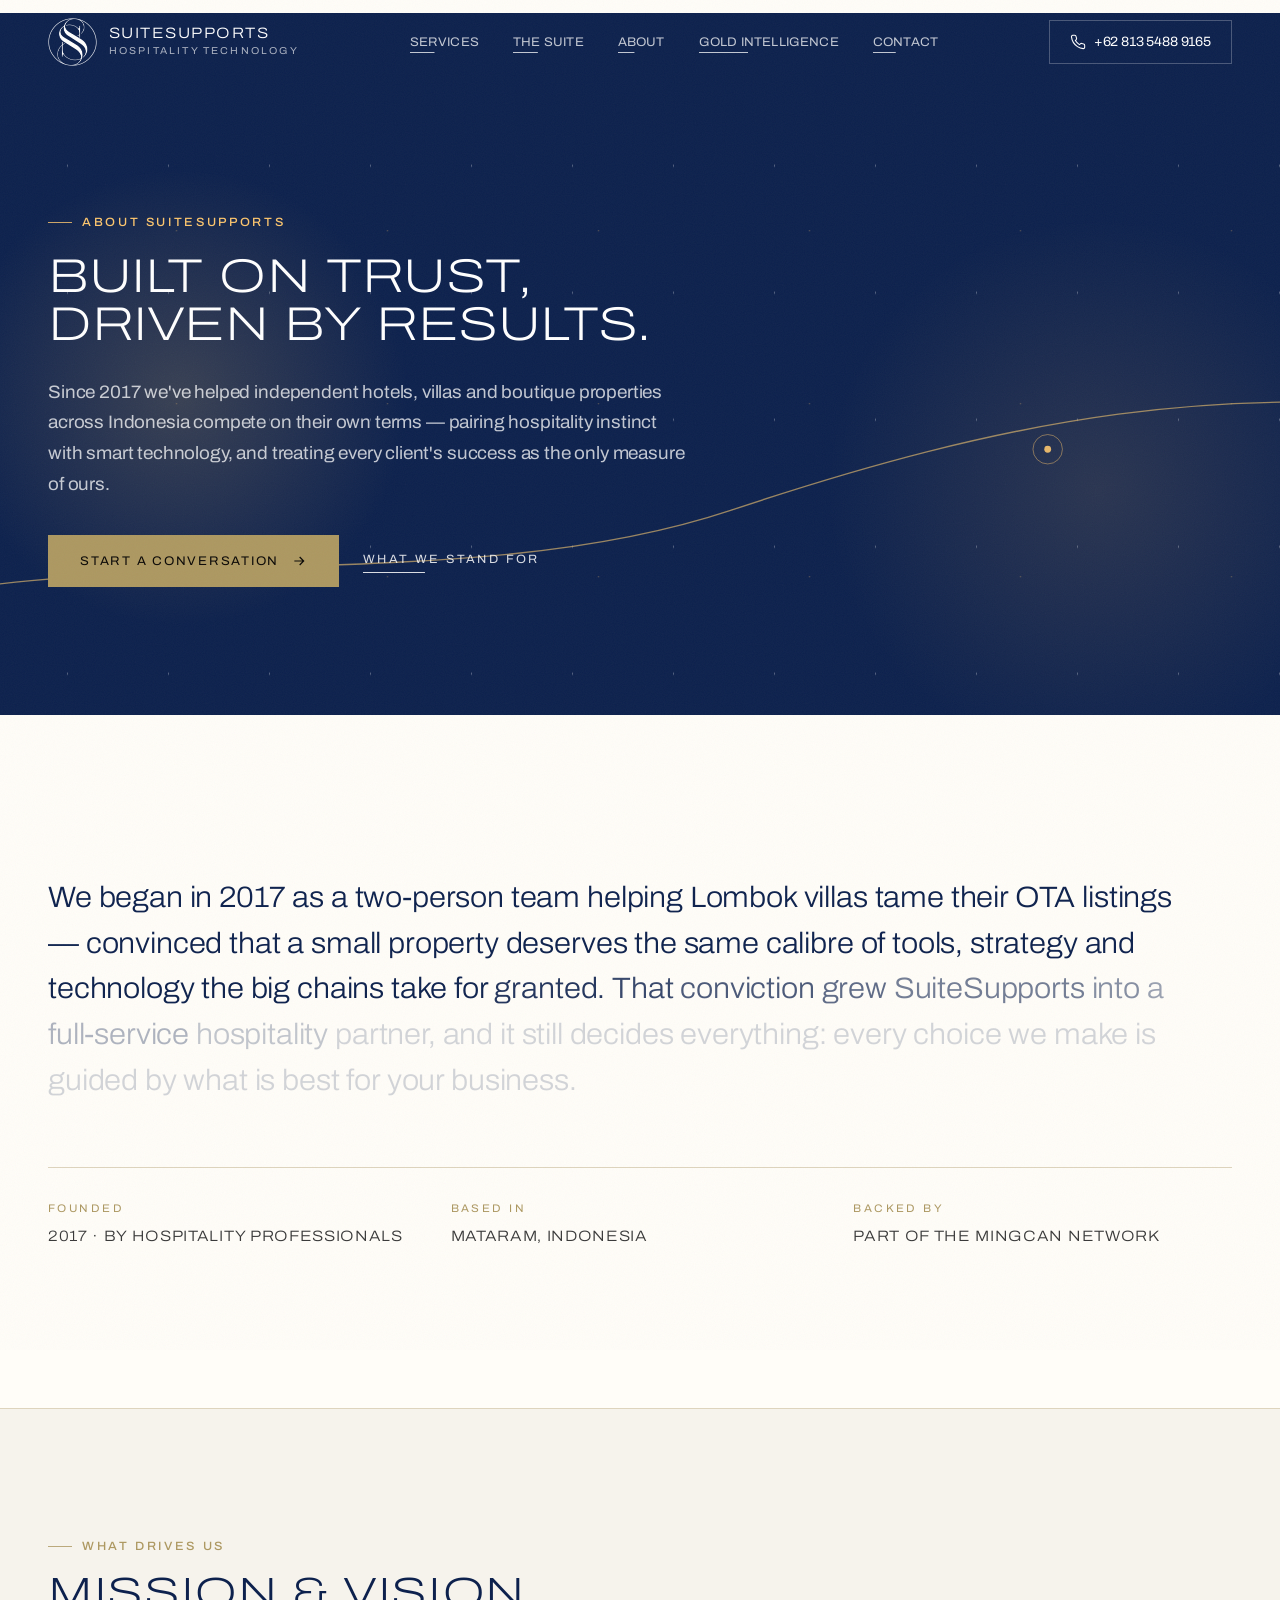
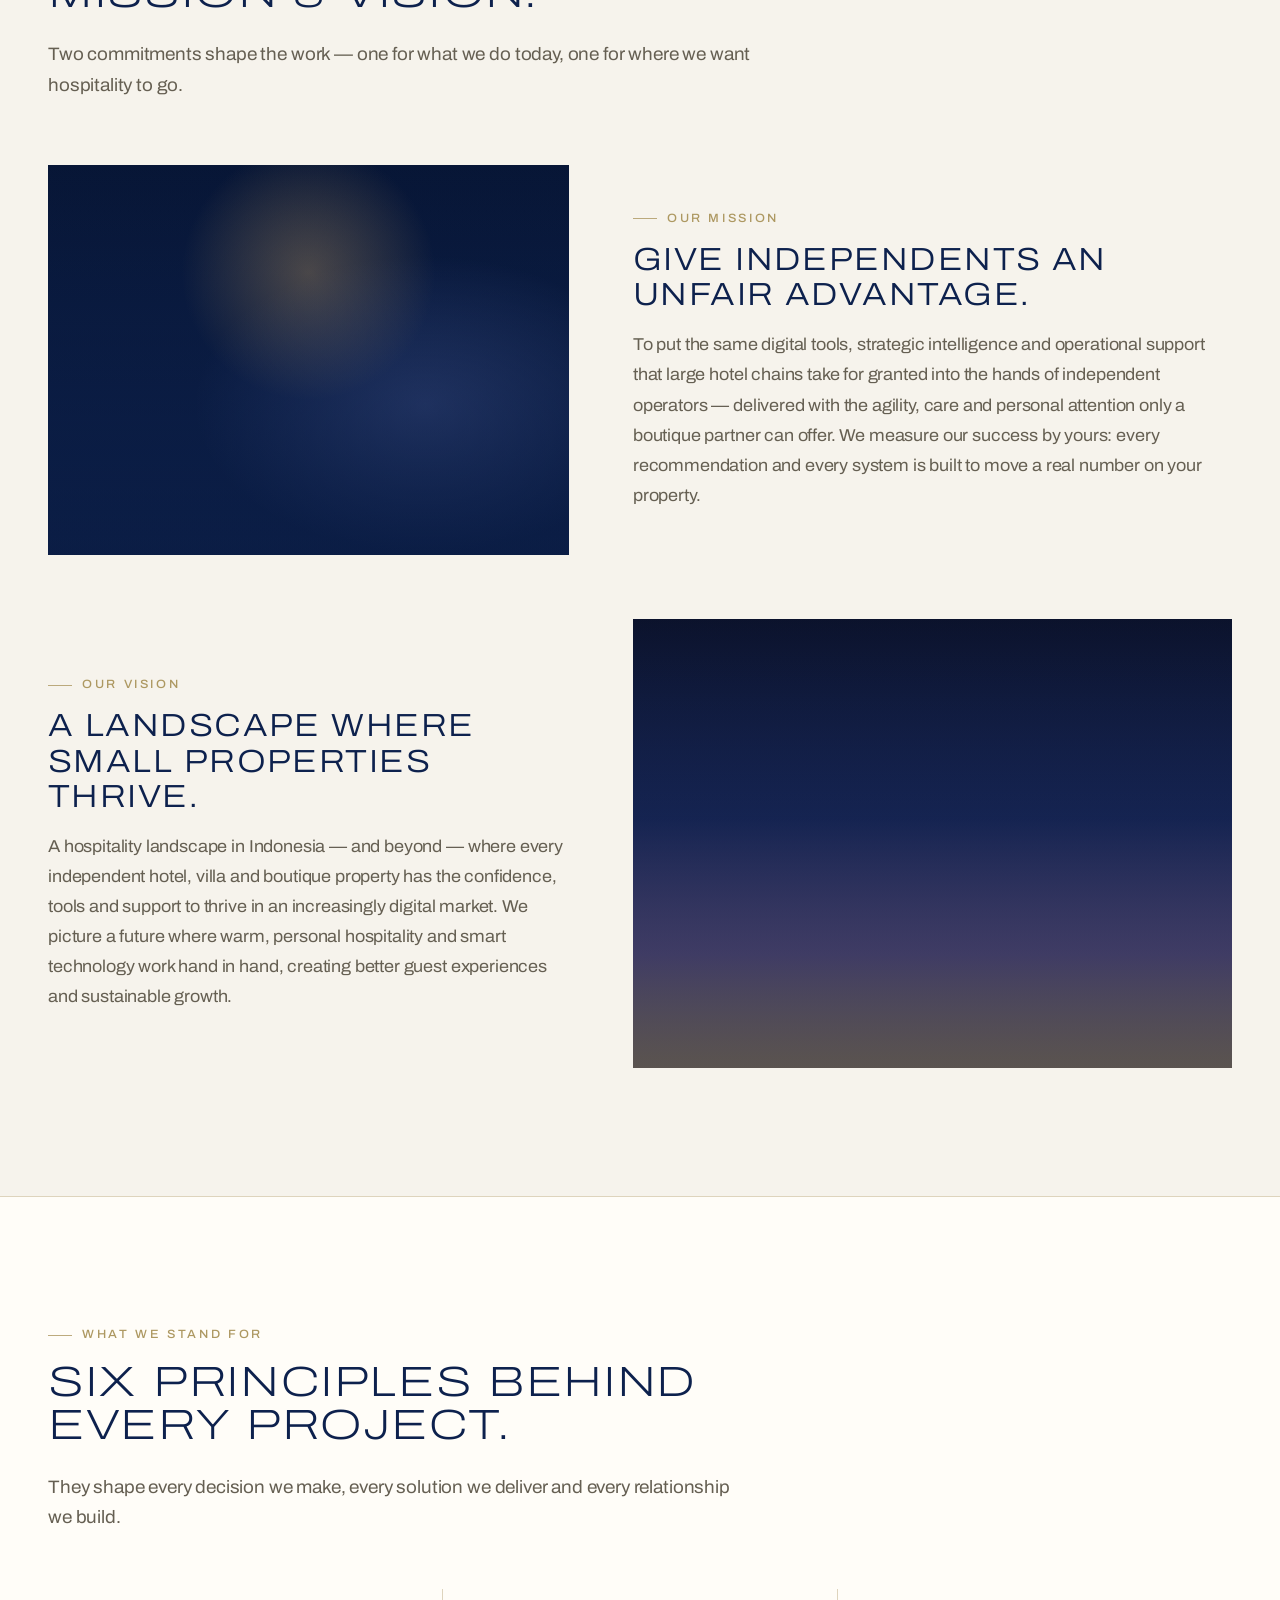
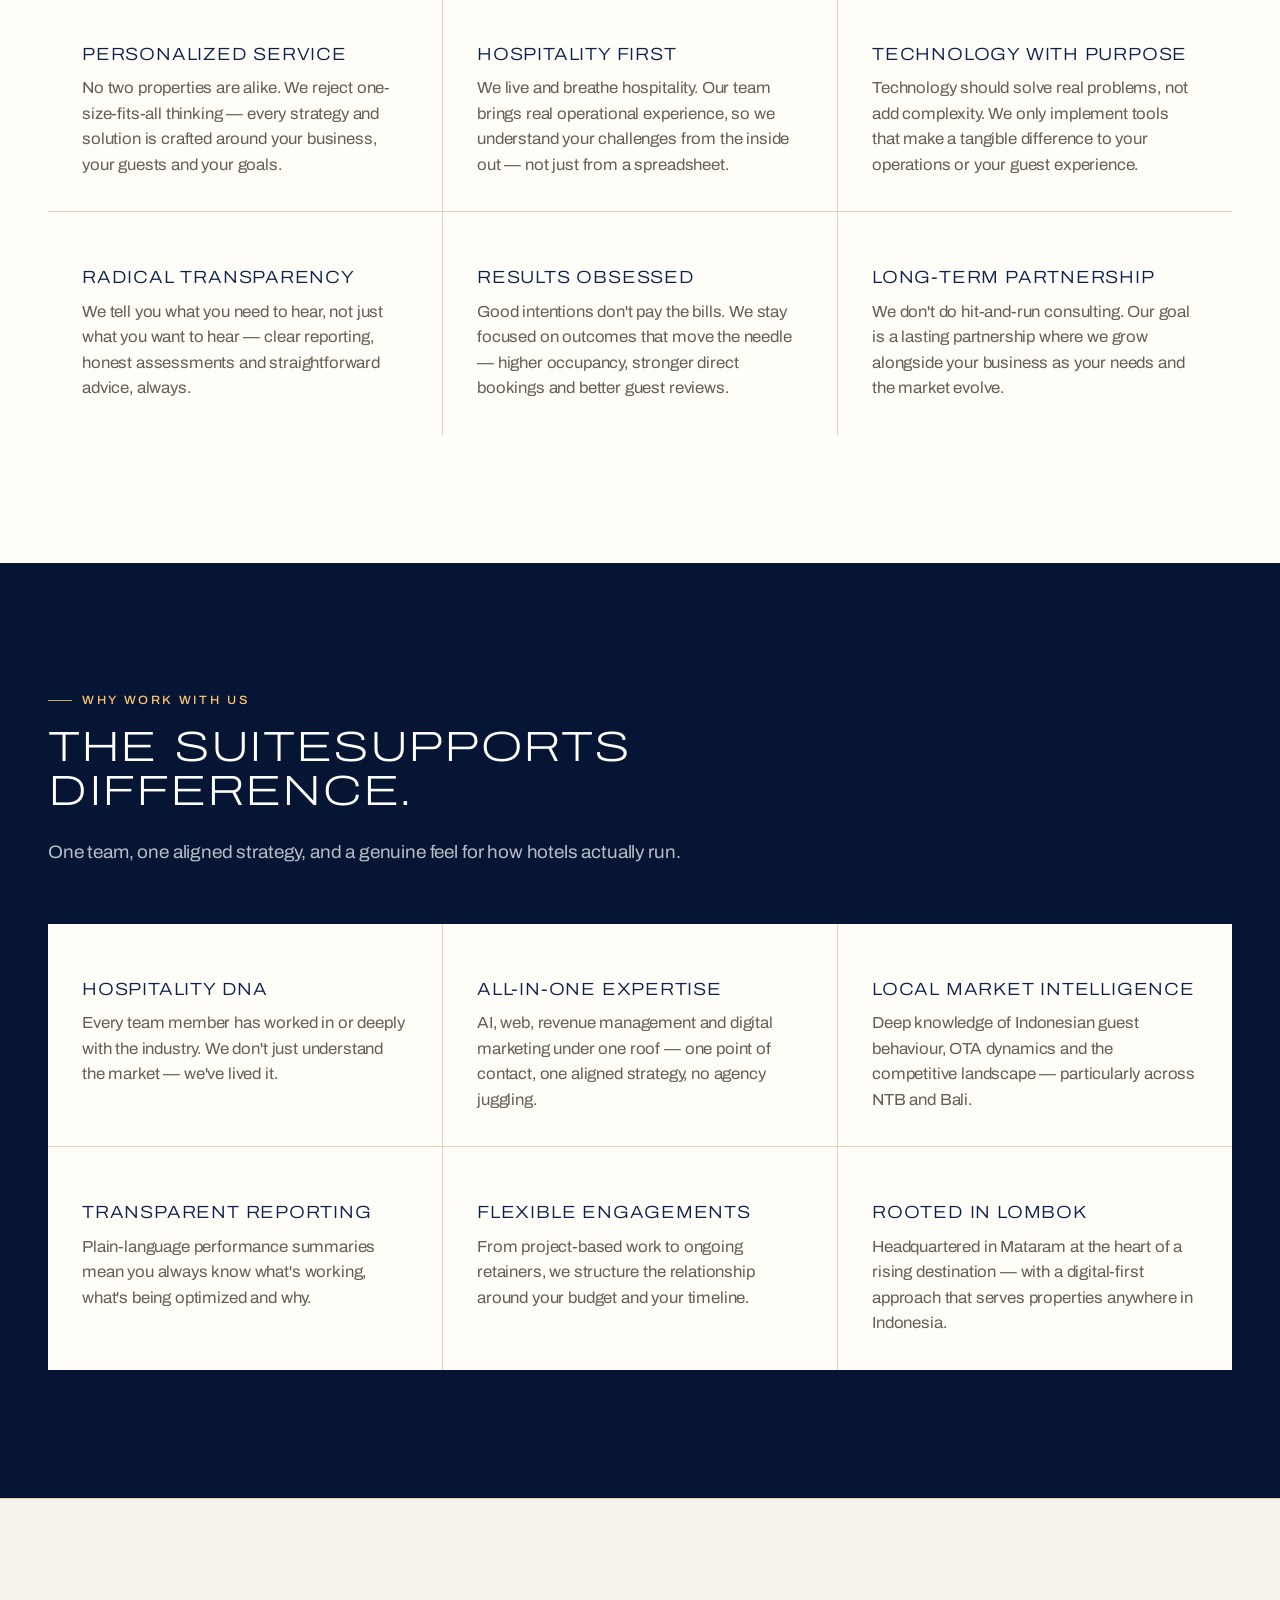
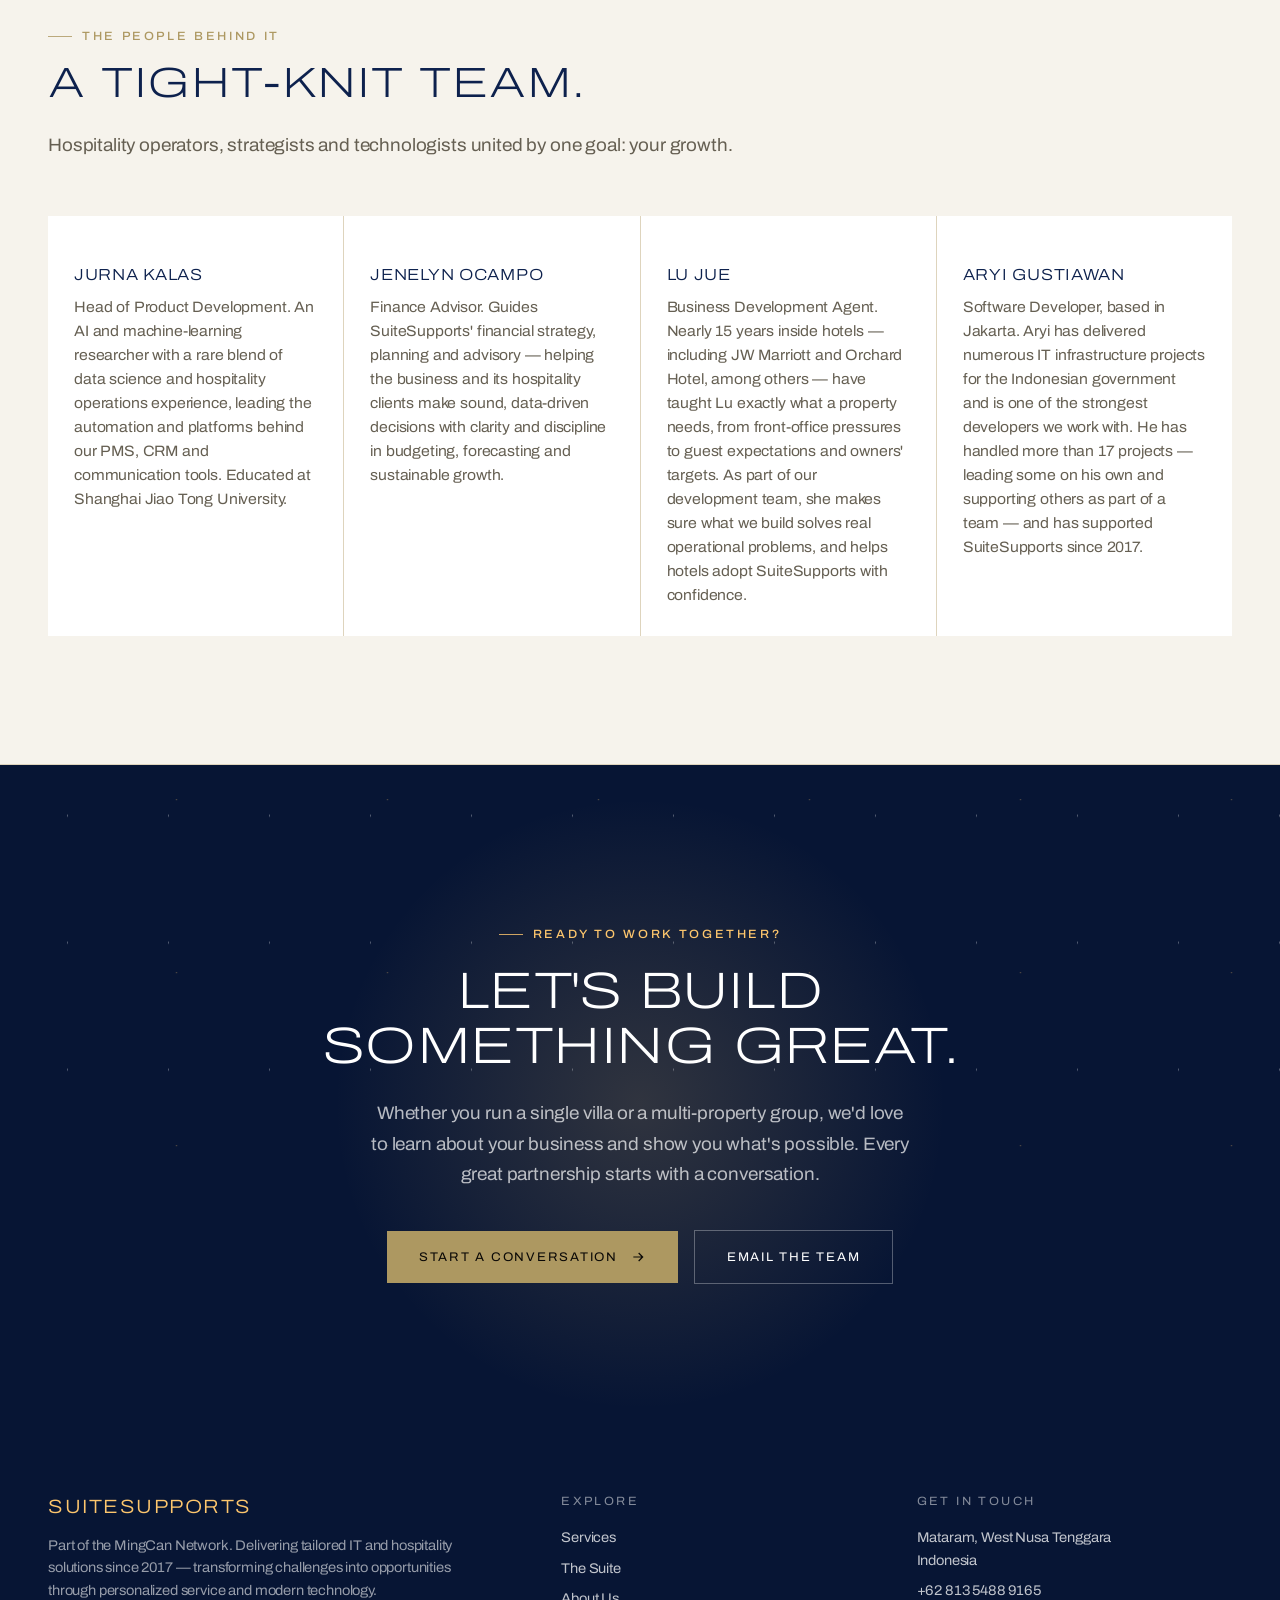
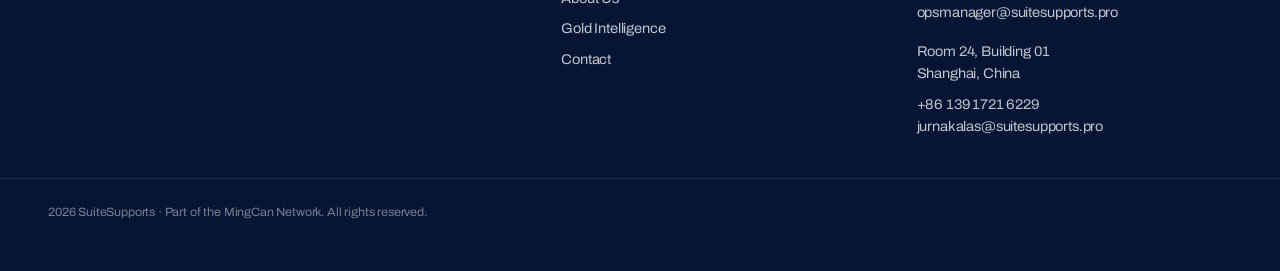
==== commit 86c65c11: "About page: add Aryi Gustiawan to the team Jakarta-based software developer with numerous Indonesian" ====
--- a/about-us.html
+++ b/about-us.html
@@ -155,10 +155,11 @@
       <h2 class="split-cascade">A tight-knit team.</h2>
       <p class="intro">Hospitality operators, strategists and technologists united by one goal: your growth.</p>
     </div>
-    <div class="feature-grid cols-3" data-reveal="up" data-reveal-stagger="0.1">
+    <div class="feature-grid cols-4" data-reveal="up" data-reveal-stagger="0.1">
       <div class="feature"><h3>Jurna Kalas</h3><p>Head of Product Development. An AI and machine-learning researcher with a rare blend of data science and hospitality operations experience, leading the automation and platforms behind our PMS, CRM and communication tools. Educated at Shanghai Jiao Tong University.</p><span class="bar"></span></div>
       <div class="feature"><h3>Jenelyn Ocampo</h3><p>Finance Advisor. Guides SuiteSupports' financial strategy, planning and advisory — helping the business and its hospitality clients make sound, data-driven decisions with clarity and discipline in budgeting, forecasting and sustainable growth.</p><span class="bar"></span></div>
       <div class="feature"><h3>Lu Jue</h3><p>Business Development Agent. Nearly 15 years inside hotels — including JW Marriott and Orchard Hotel, among others — have taught Lu exactly what a property needs, from front-office pressures to guest expectations and owners' targets. As part of our development team, she makes sure what we build solves real operational problems, and helps hotels adopt SuiteSupports with confidence.</p><span class="bar"></span></div>
+      <div class="feature"><h3>Aryi Gustiawan</h3><p>Software Developer, based in Jakarta. Aryi has delivered numerous IT infrastructure projects for the Indonesian government and is one of the strongest developers we work with. He has handled more than 17 projects — leading some on his own and supporting others as part of a team — and has supported SuiteSupports since 2017.</p><span class="bar"></span></div>
     </div>
   </div>
 </section>
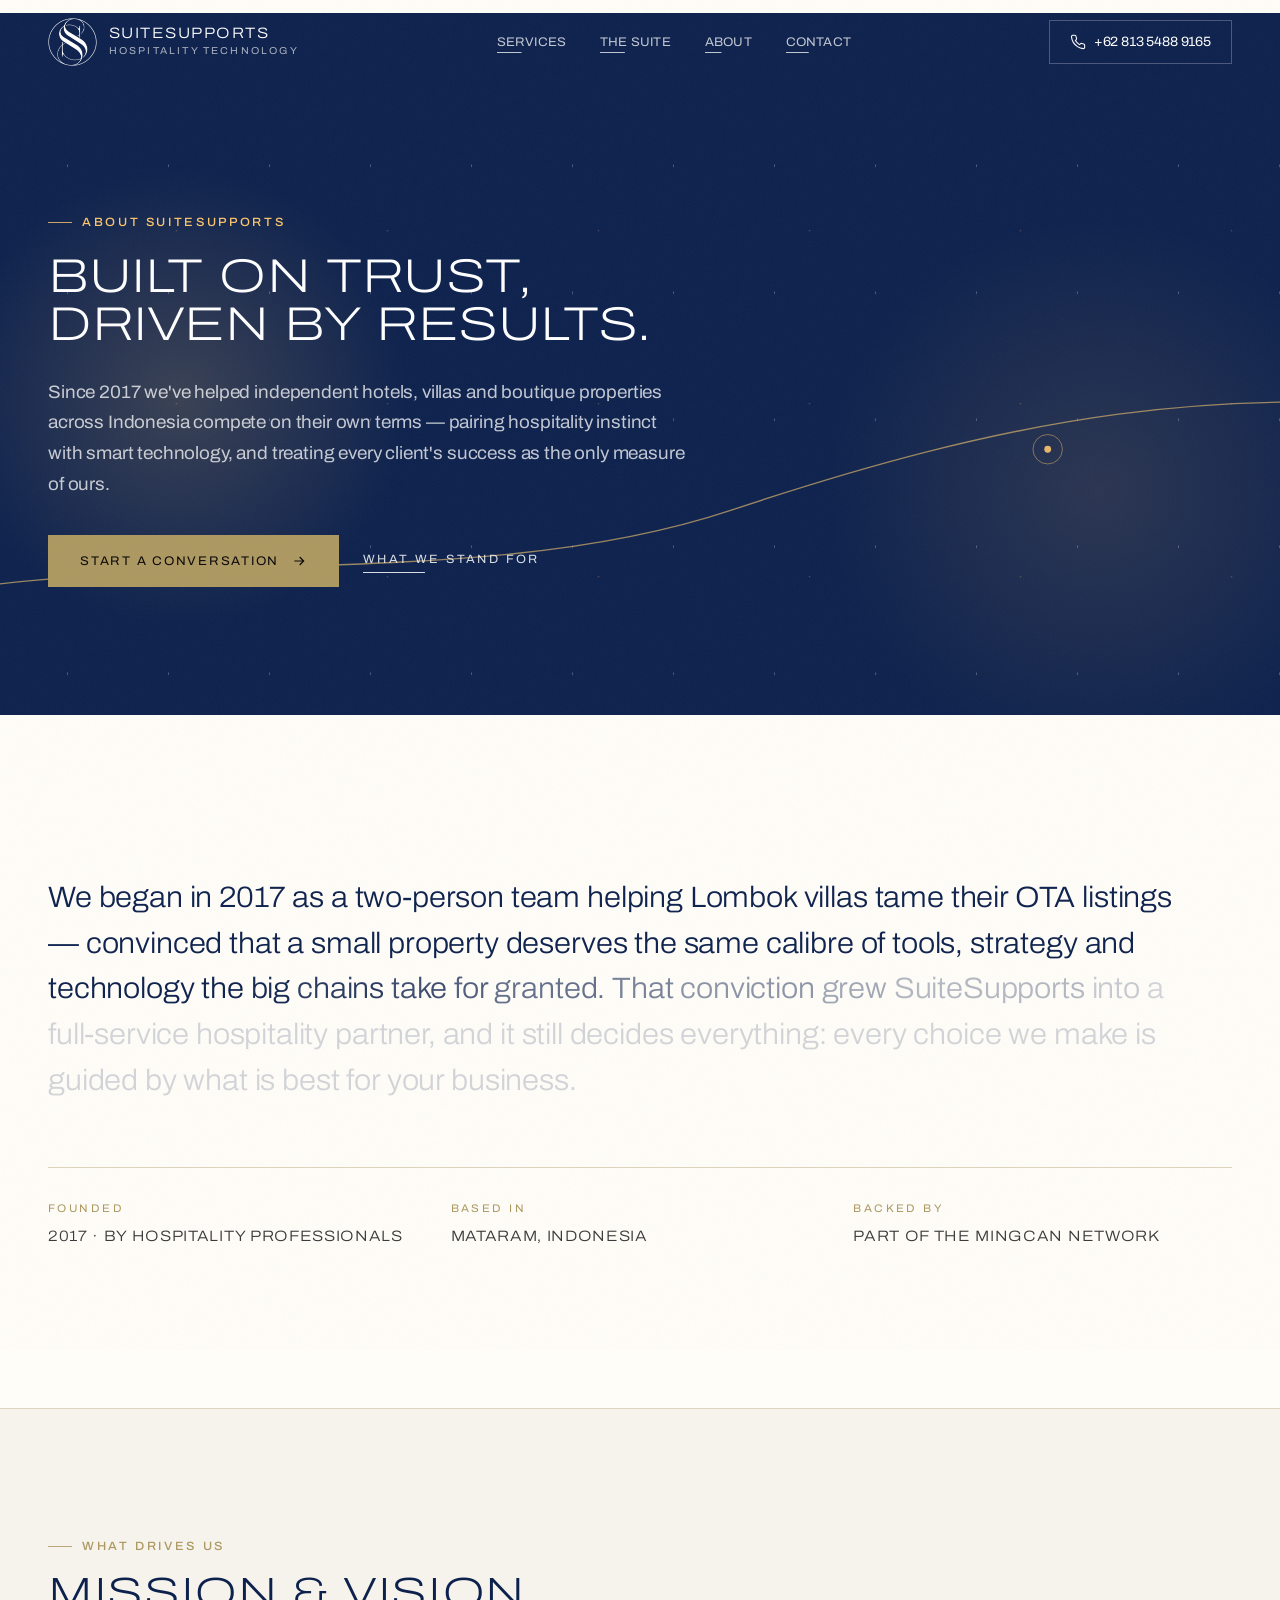
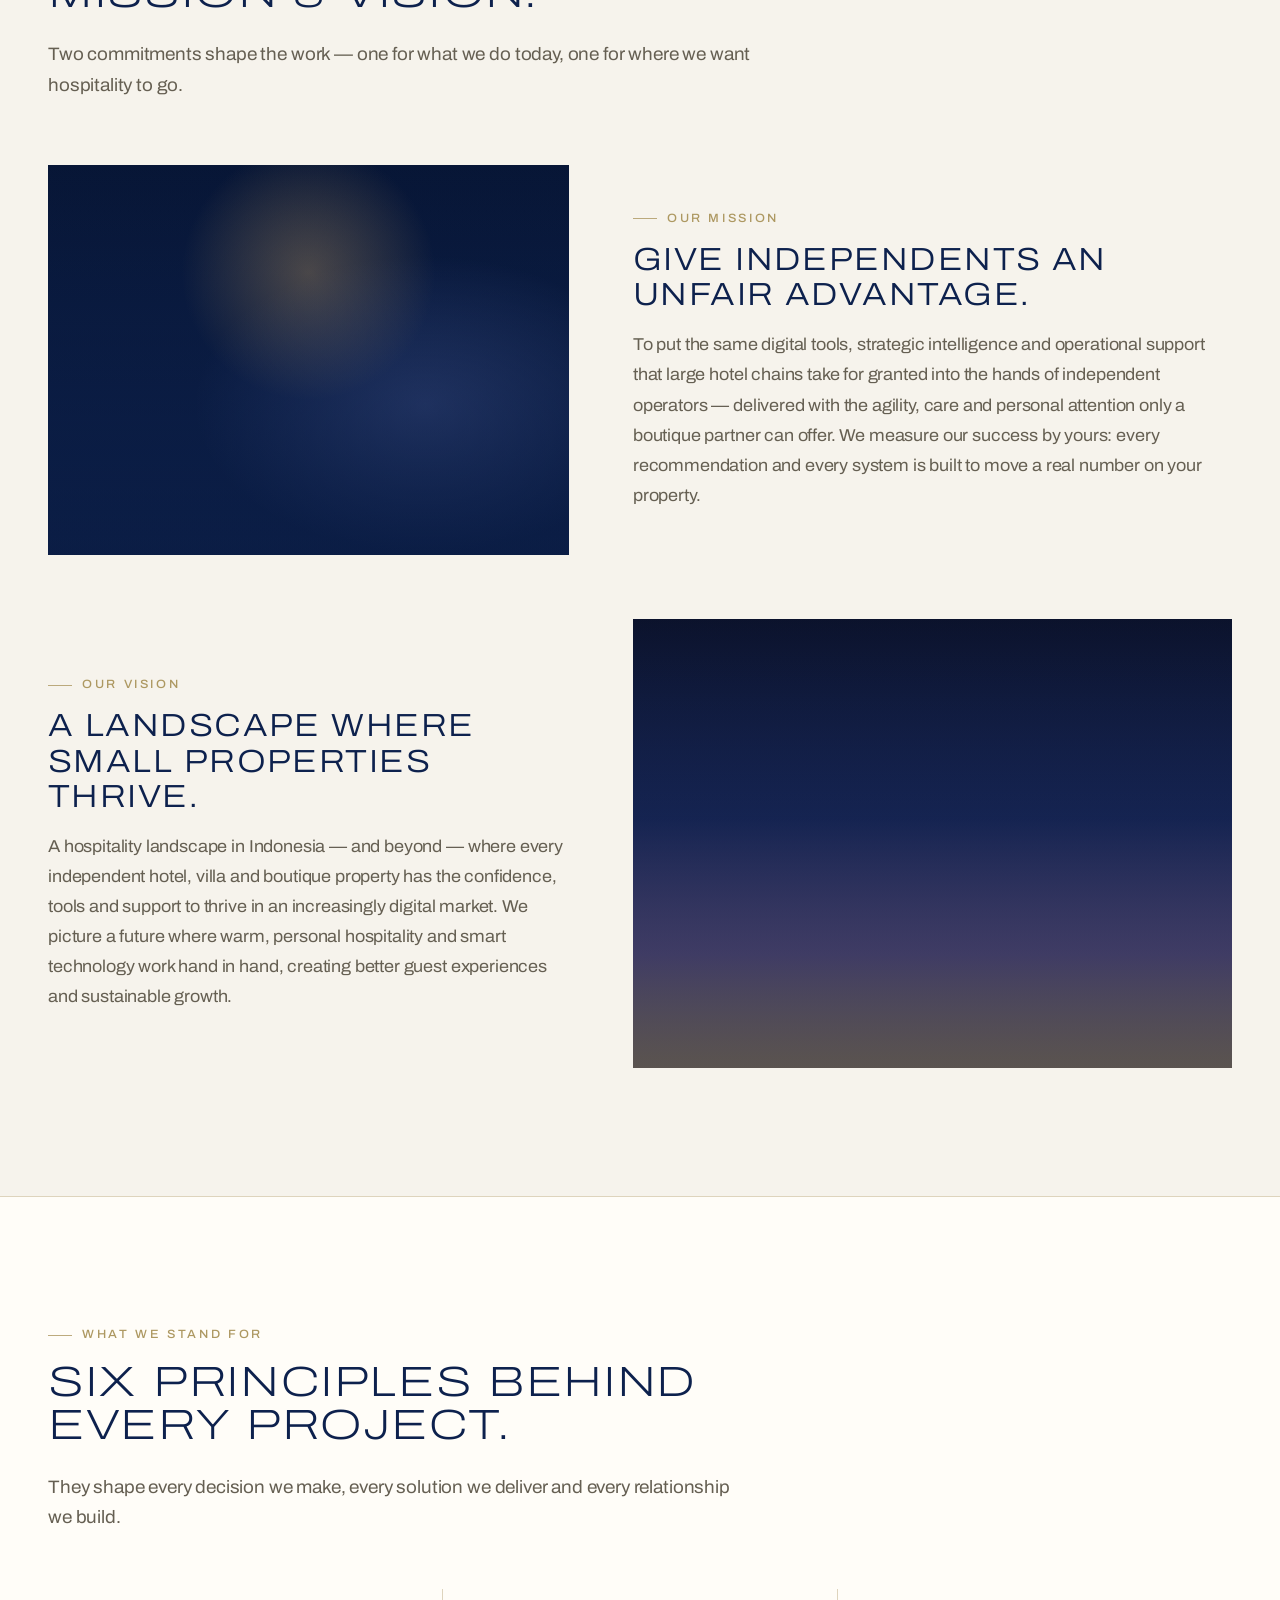
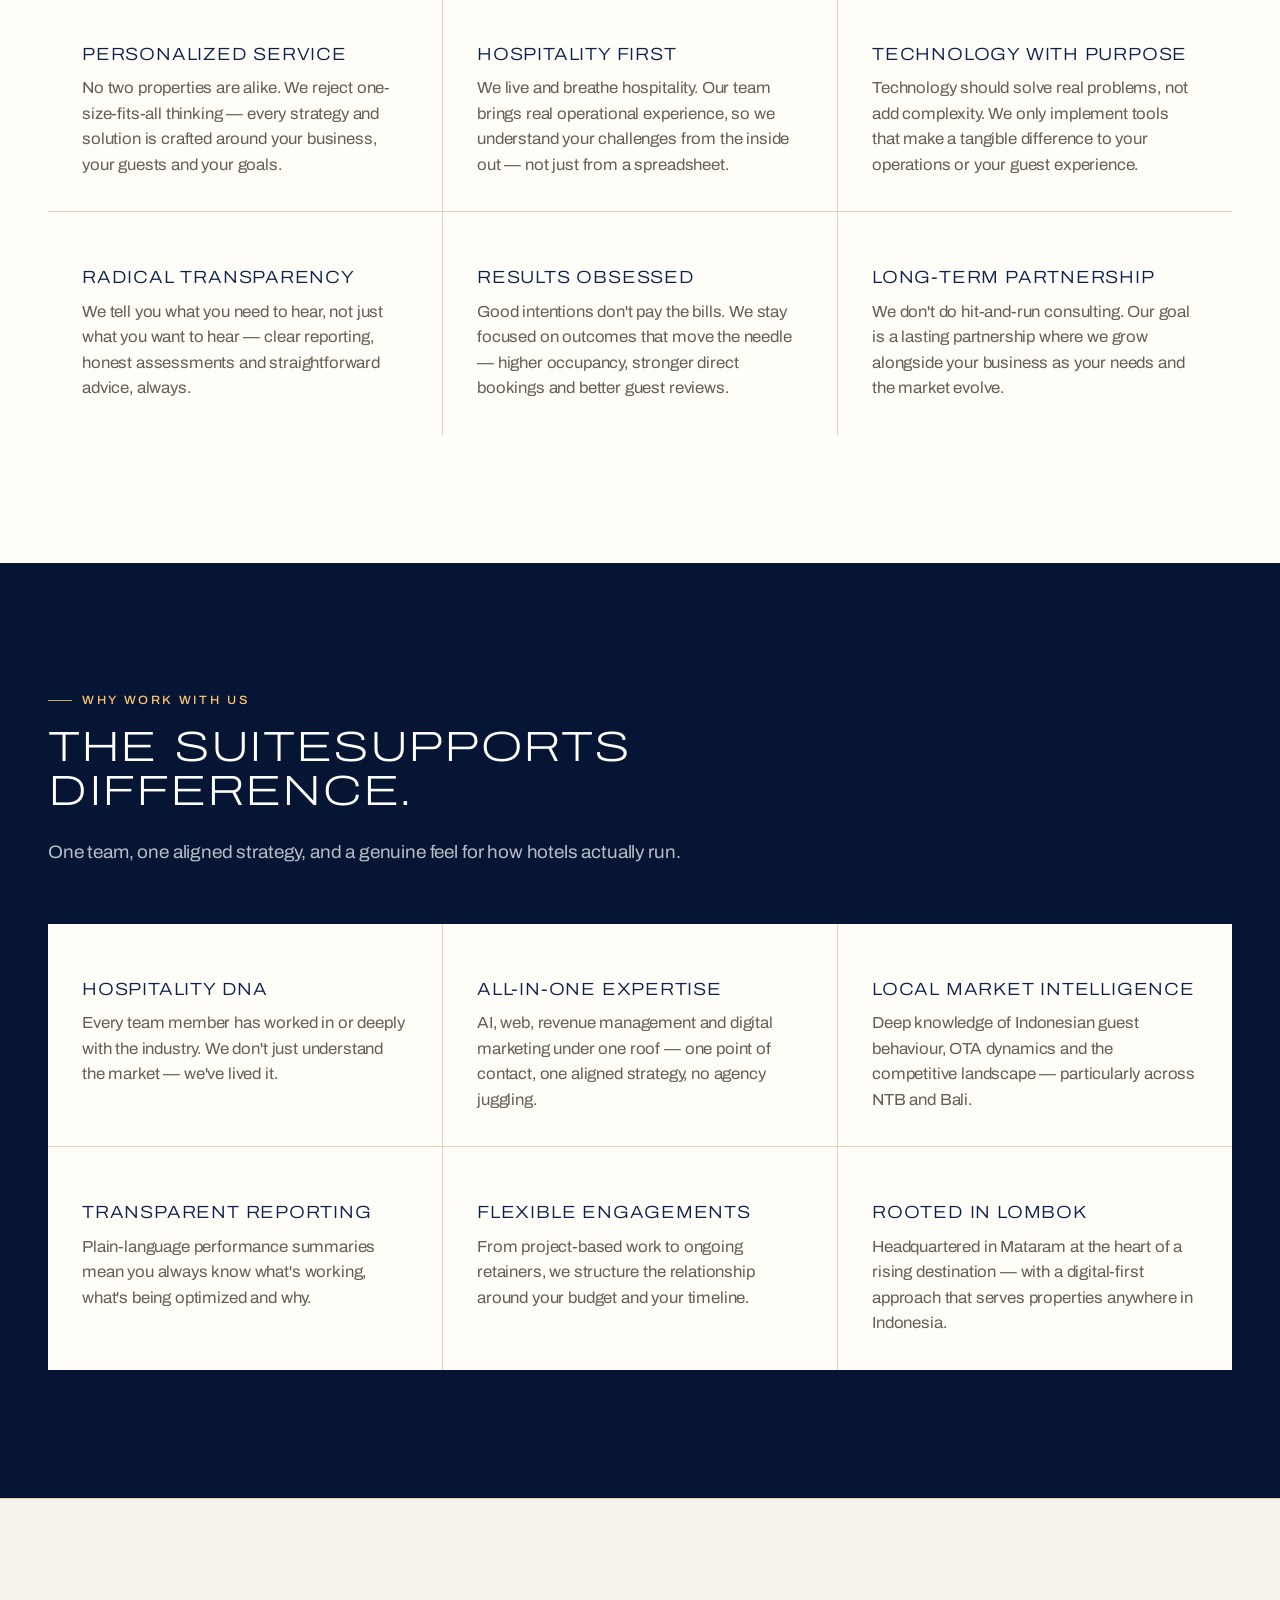
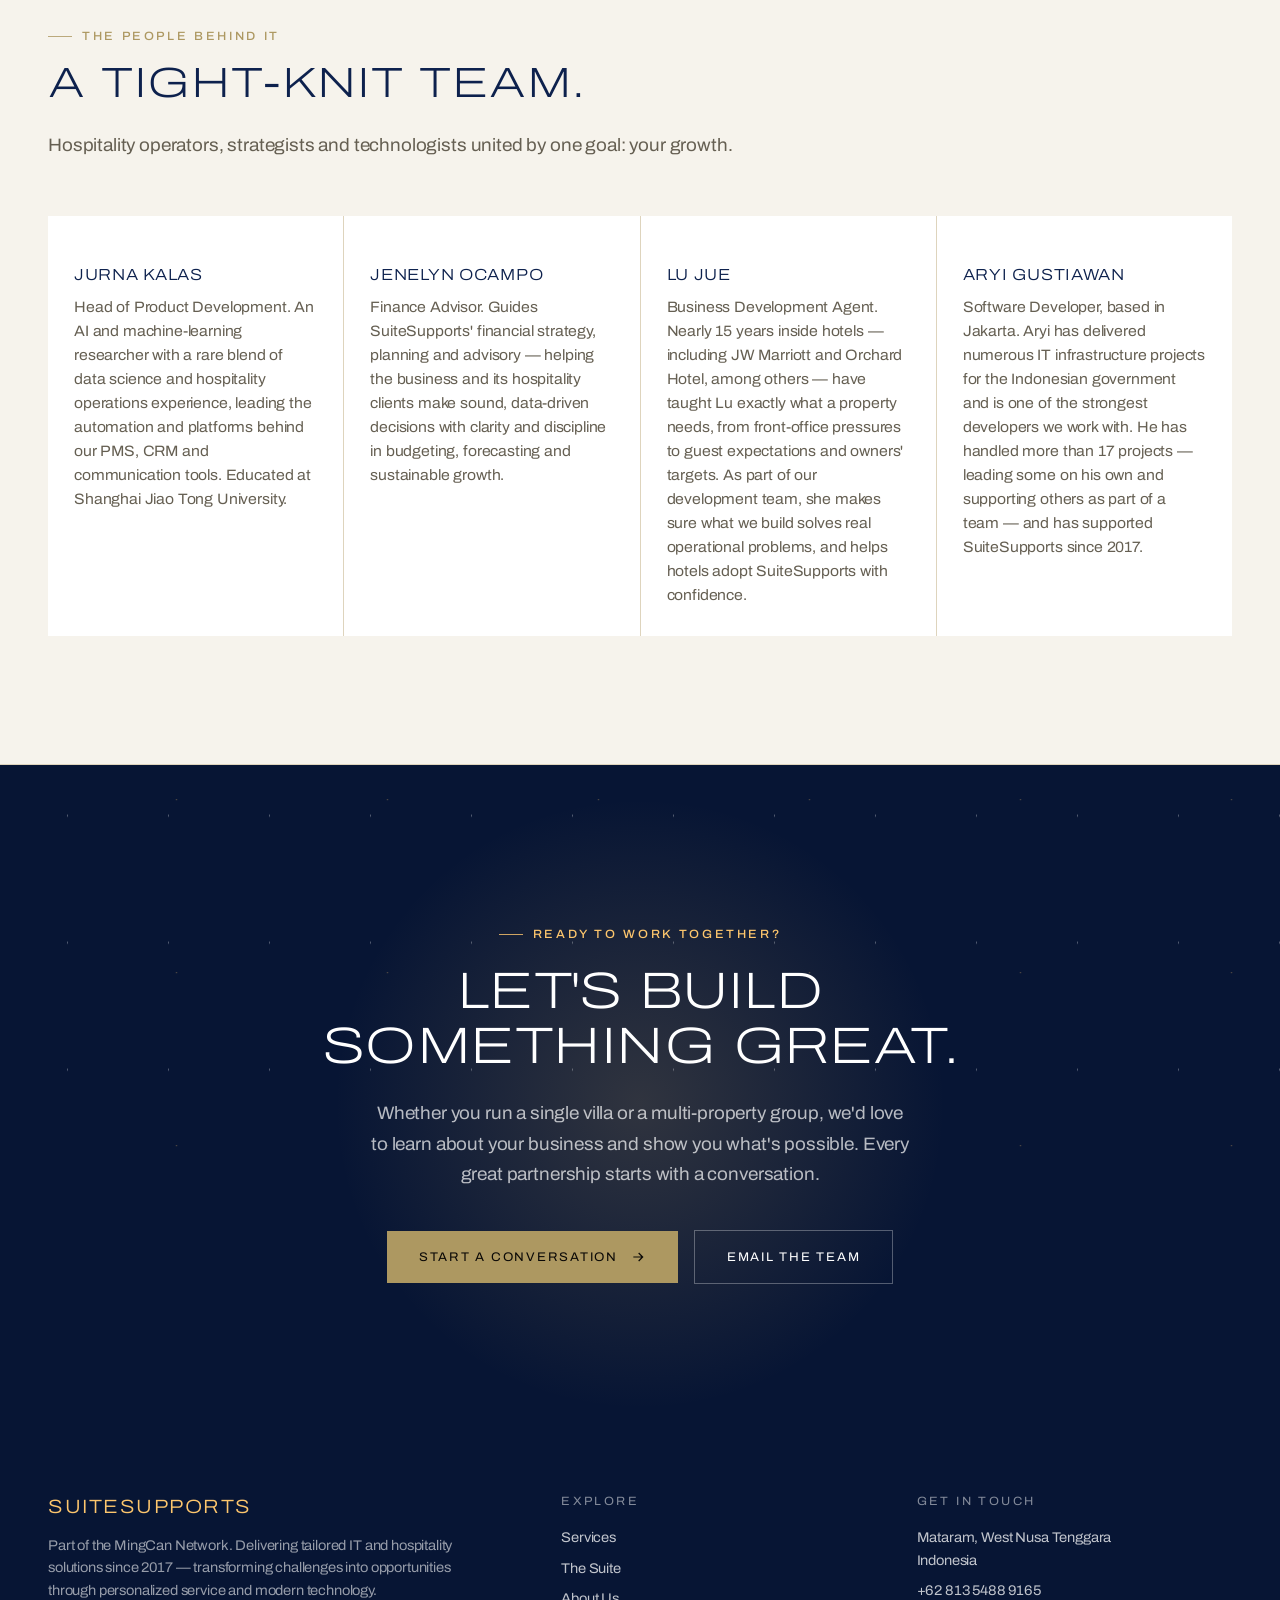
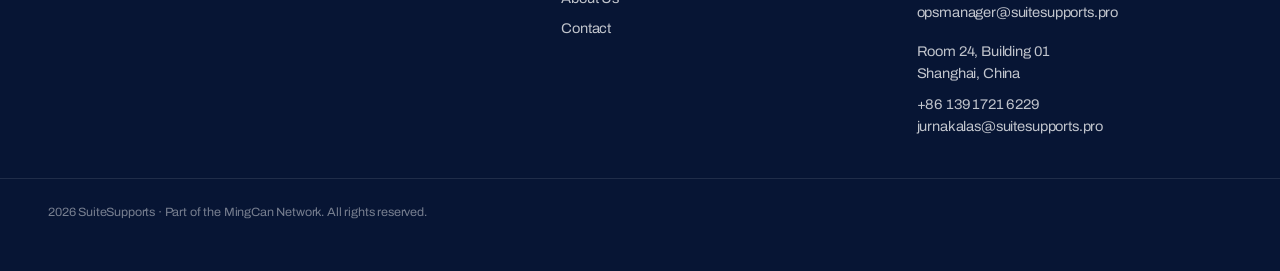
==== commit 0b7c9f07: "Remove Gold Intelligence from the site Drop the Gold Intelligence link from the desktop nav, mobile " ====
--- a/about-us.html
+++ b/about-us.html
@@ -24,7 +24,6 @@
       <li><a class="link-underline" href="suitesupports-website.html#services">Services</a></li>
       <li><a class="link-underline" href="suitesupports-website.html#suite">The Suite</a></li>
       <li><a class="link-underline" href="about-us.html">About</a></li>
-      <li><a class="link-underline" href="https://suitesupports-gold-intelligence.netlify.app" target="_blank" rel="noopener">Gold Intelligence</a></li>
       <li><a class="link-underline" href="suitesupports-website.html#contact">Contact</a></li>
     </ul>
     <div class="nav-right">
@@ -42,7 +41,6 @@
       <li><a href="suitesupports-website.html#services">Services</a></li>
       <li><a href="suitesupports-website.html#suite">The Suite</a></li>
       <li><a href="about-us.html">About</a></li>
-      <li><a href="https://suitesupports-gold-intelligence.netlify.app" target="_blank" rel="noopener">Gold Intelligence</a></li>
       <li><a href="suitesupports-website.html#contact">Contact</a></li>
     </ul>
   </div>
@@ -194,7 +192,6 @@
         <li><a href="suitesupports-website.html#services">Services</a></li>
         <li><a href="suitesupports-website.html#suite">The Suite</a></li>
         <li><a href="about-us.html">About Us</a></li>
-        <li><a href="https://suitesupports-gold-intelligence.netlify.app" target="_blank" rel="noopener">Gold Intelligence</a></li>
         <li><a href="suitesupports-website.html#contact">Contact</a></li>
       </ul>
     </div>
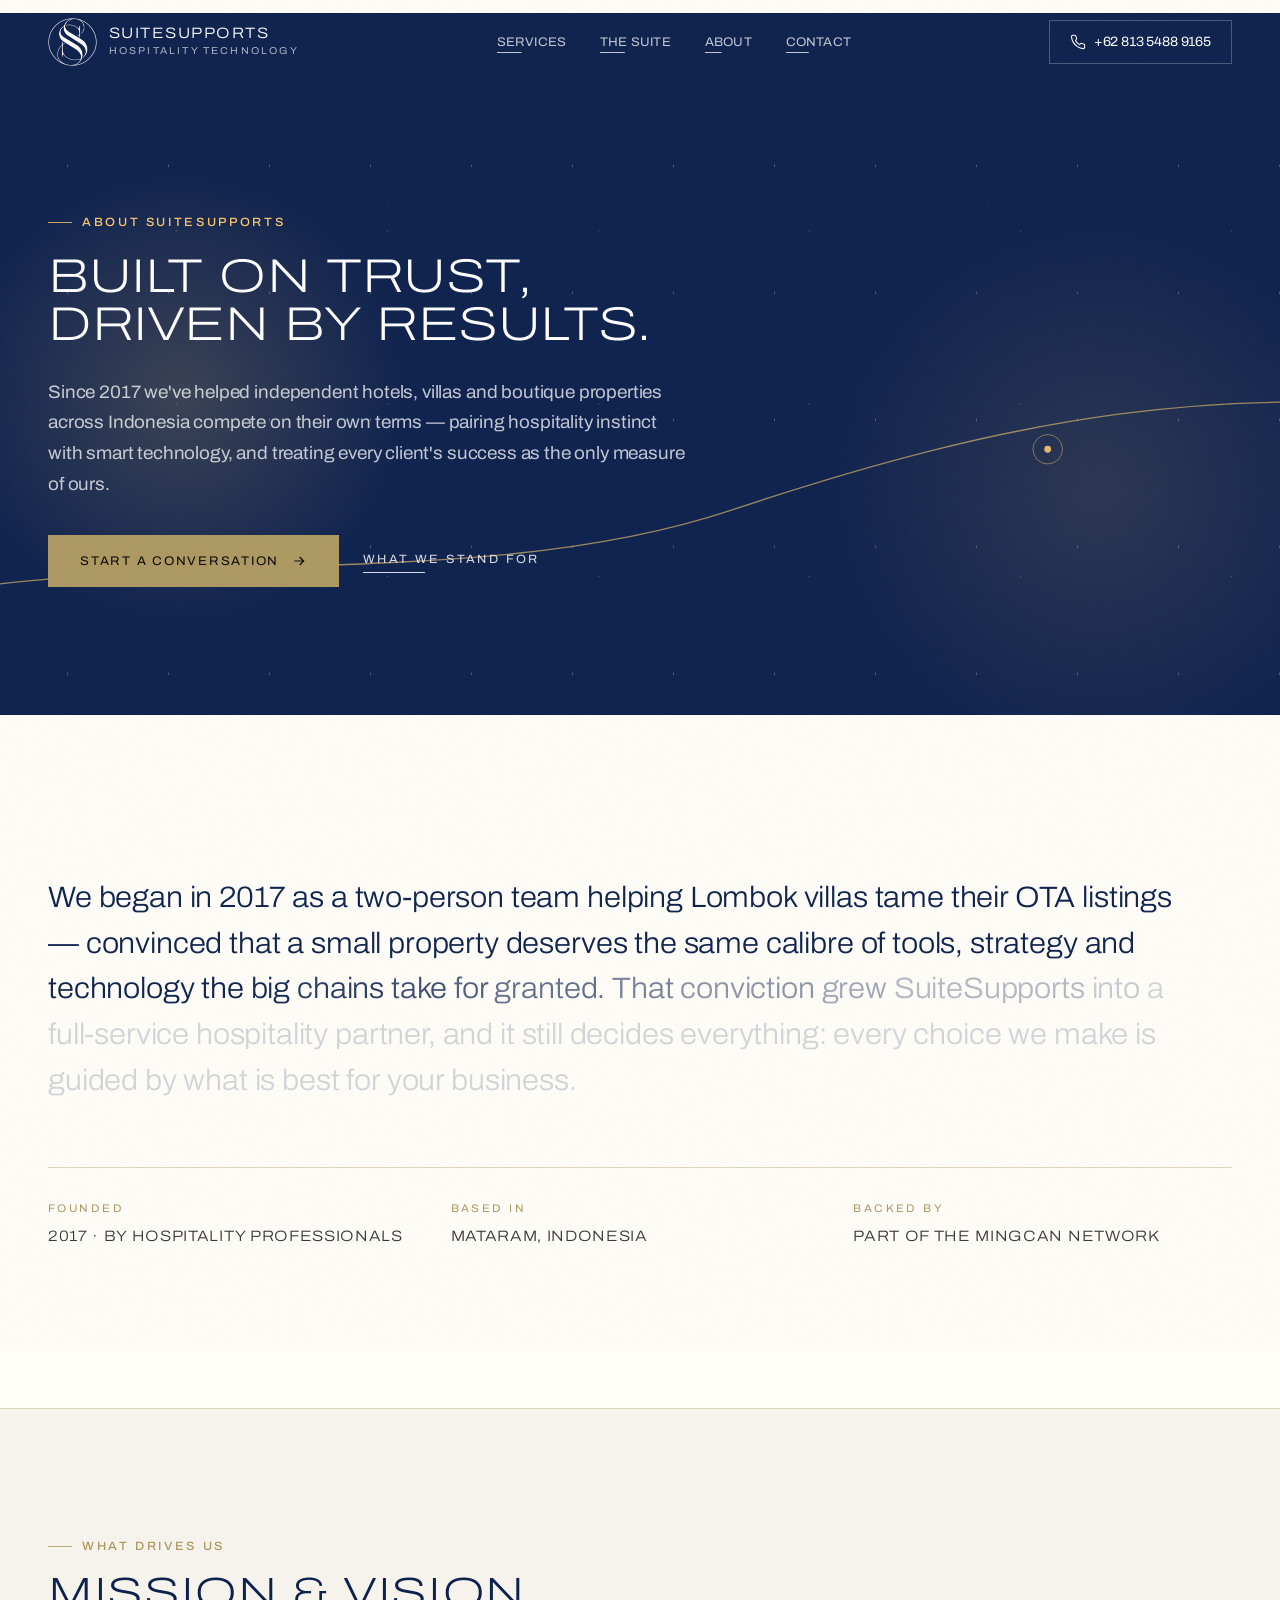
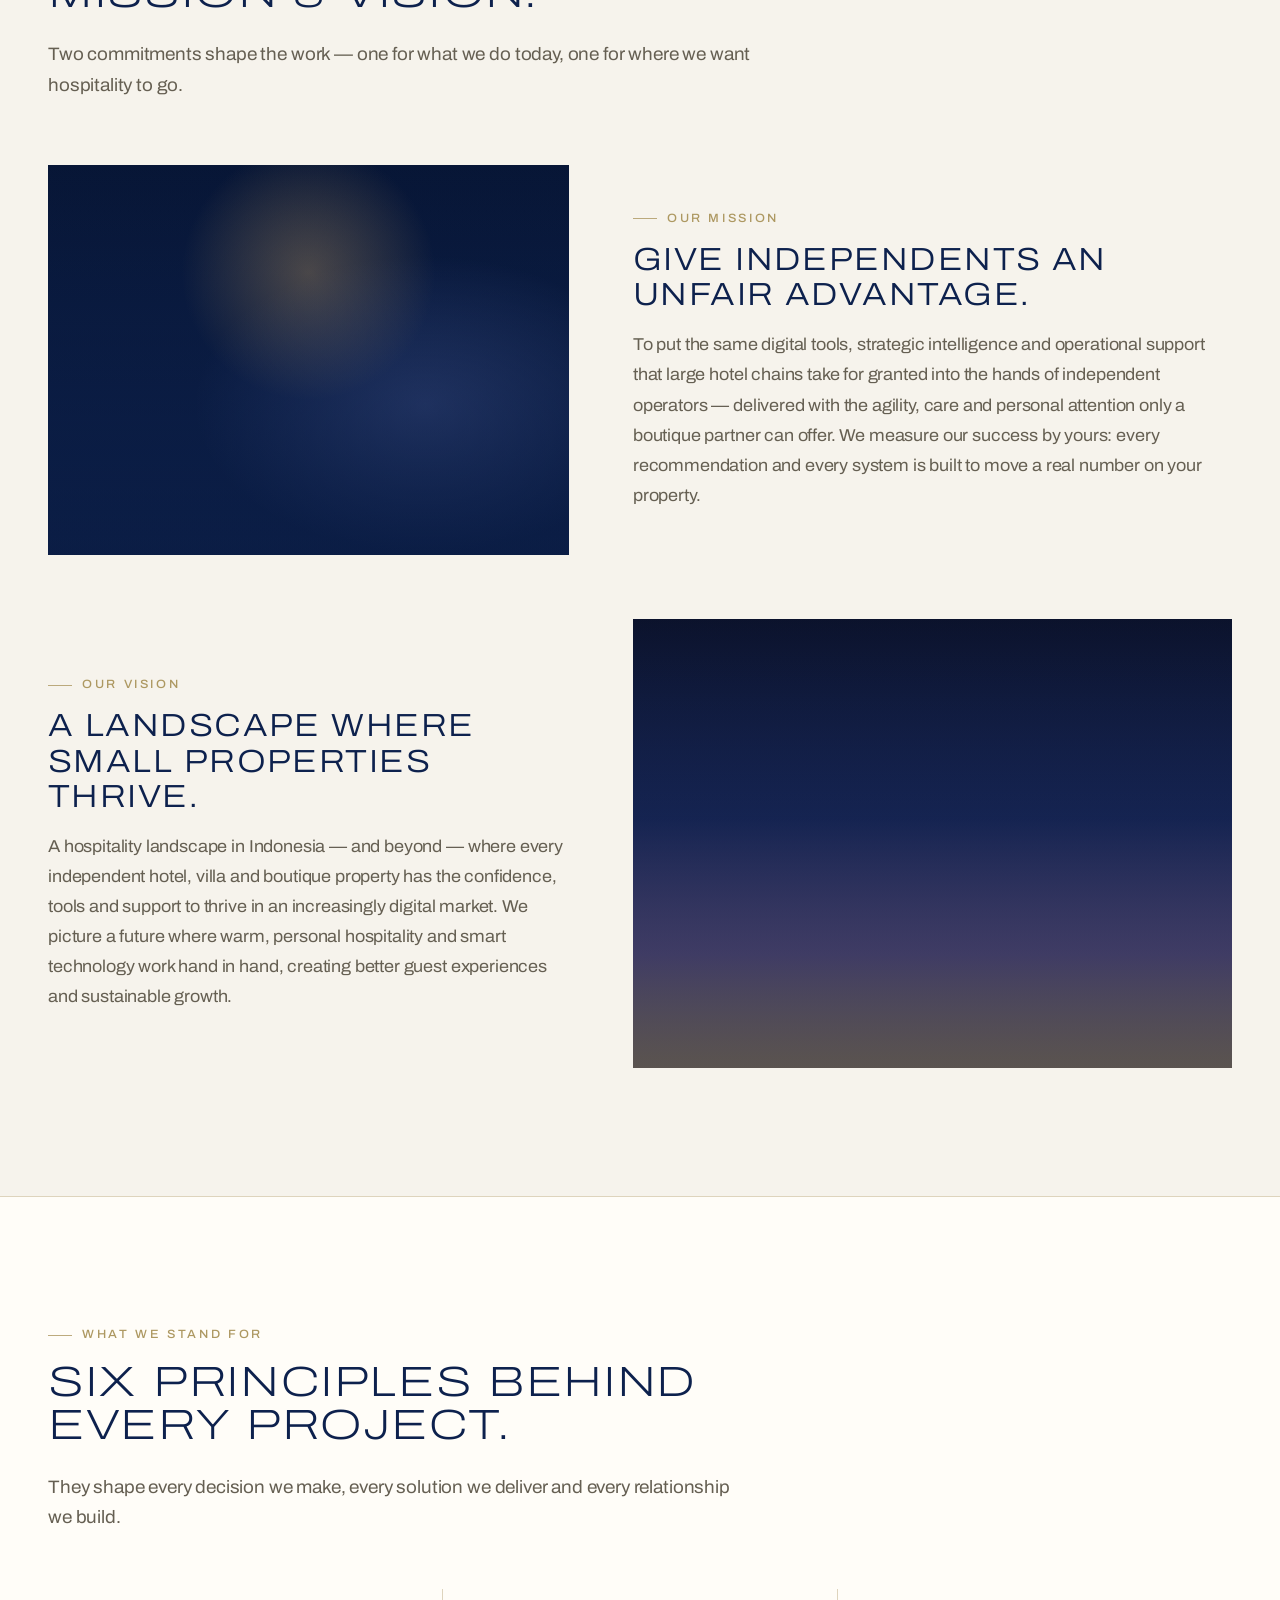
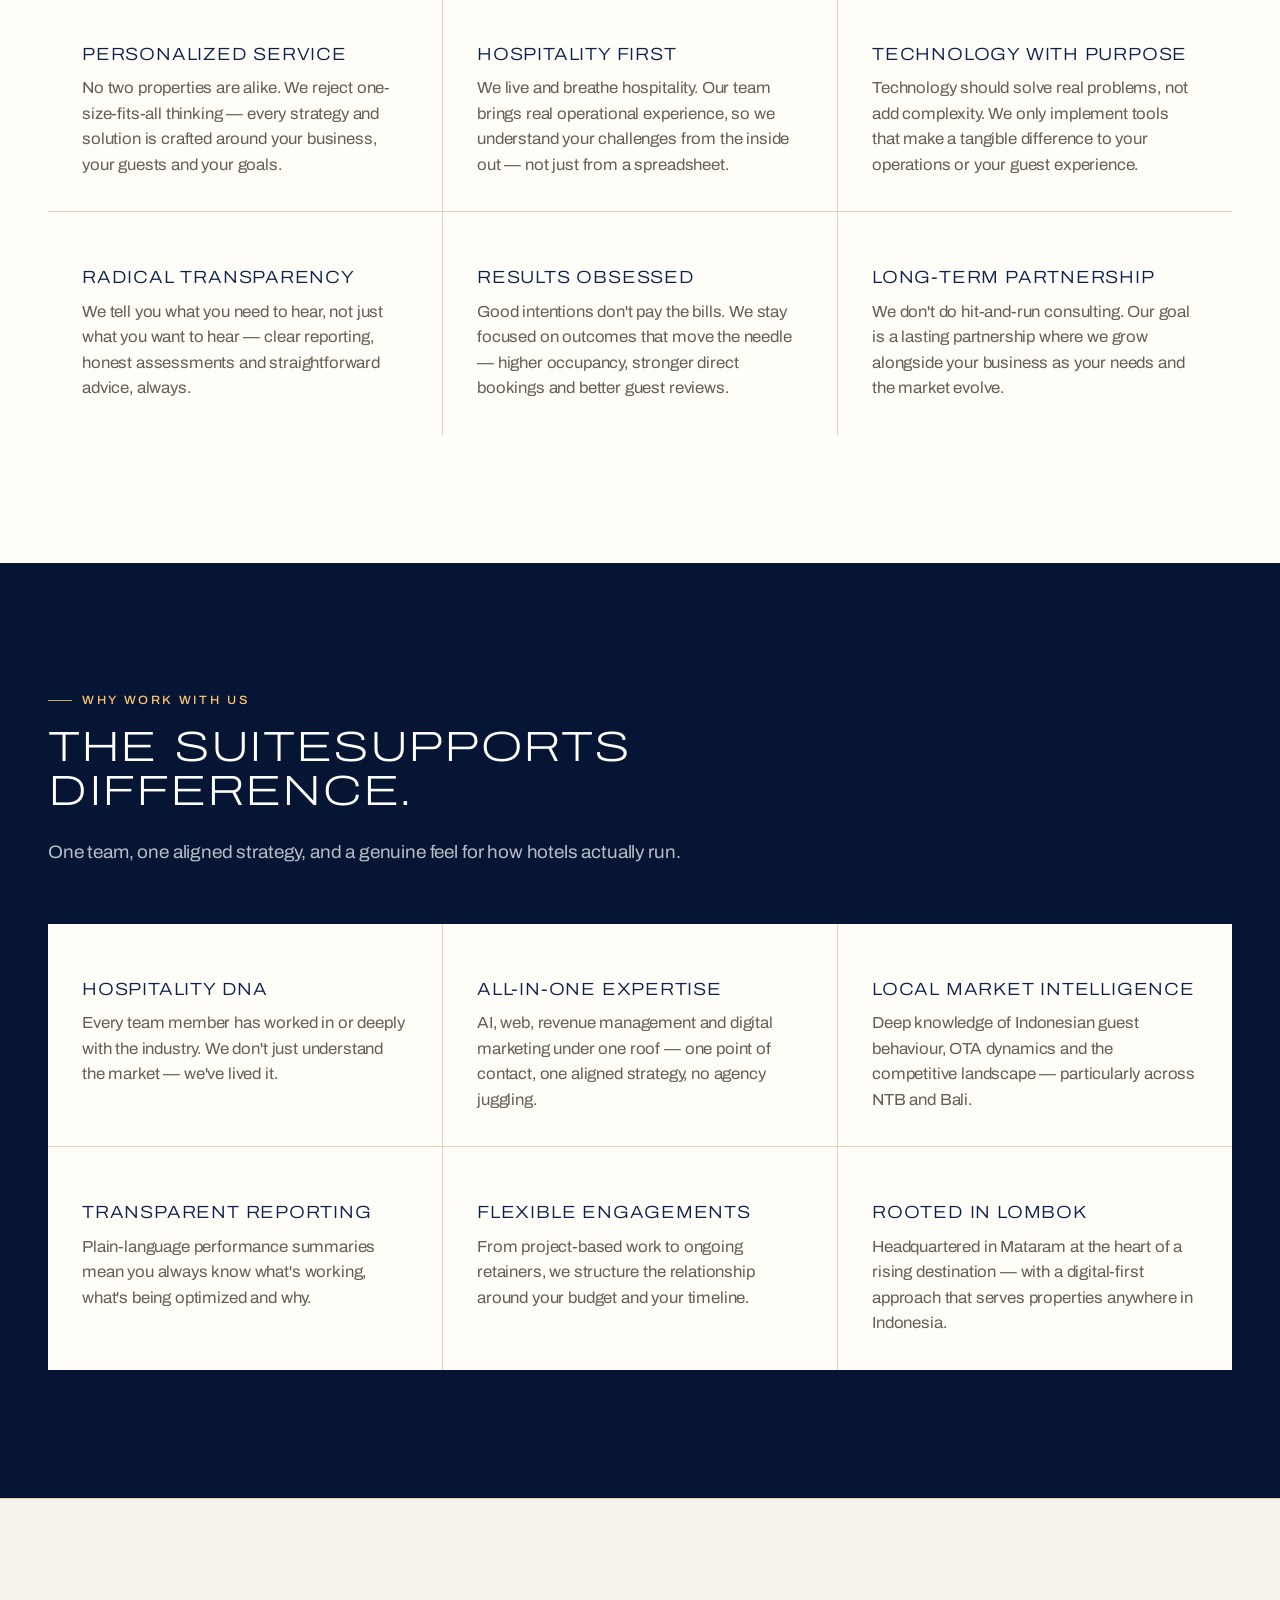
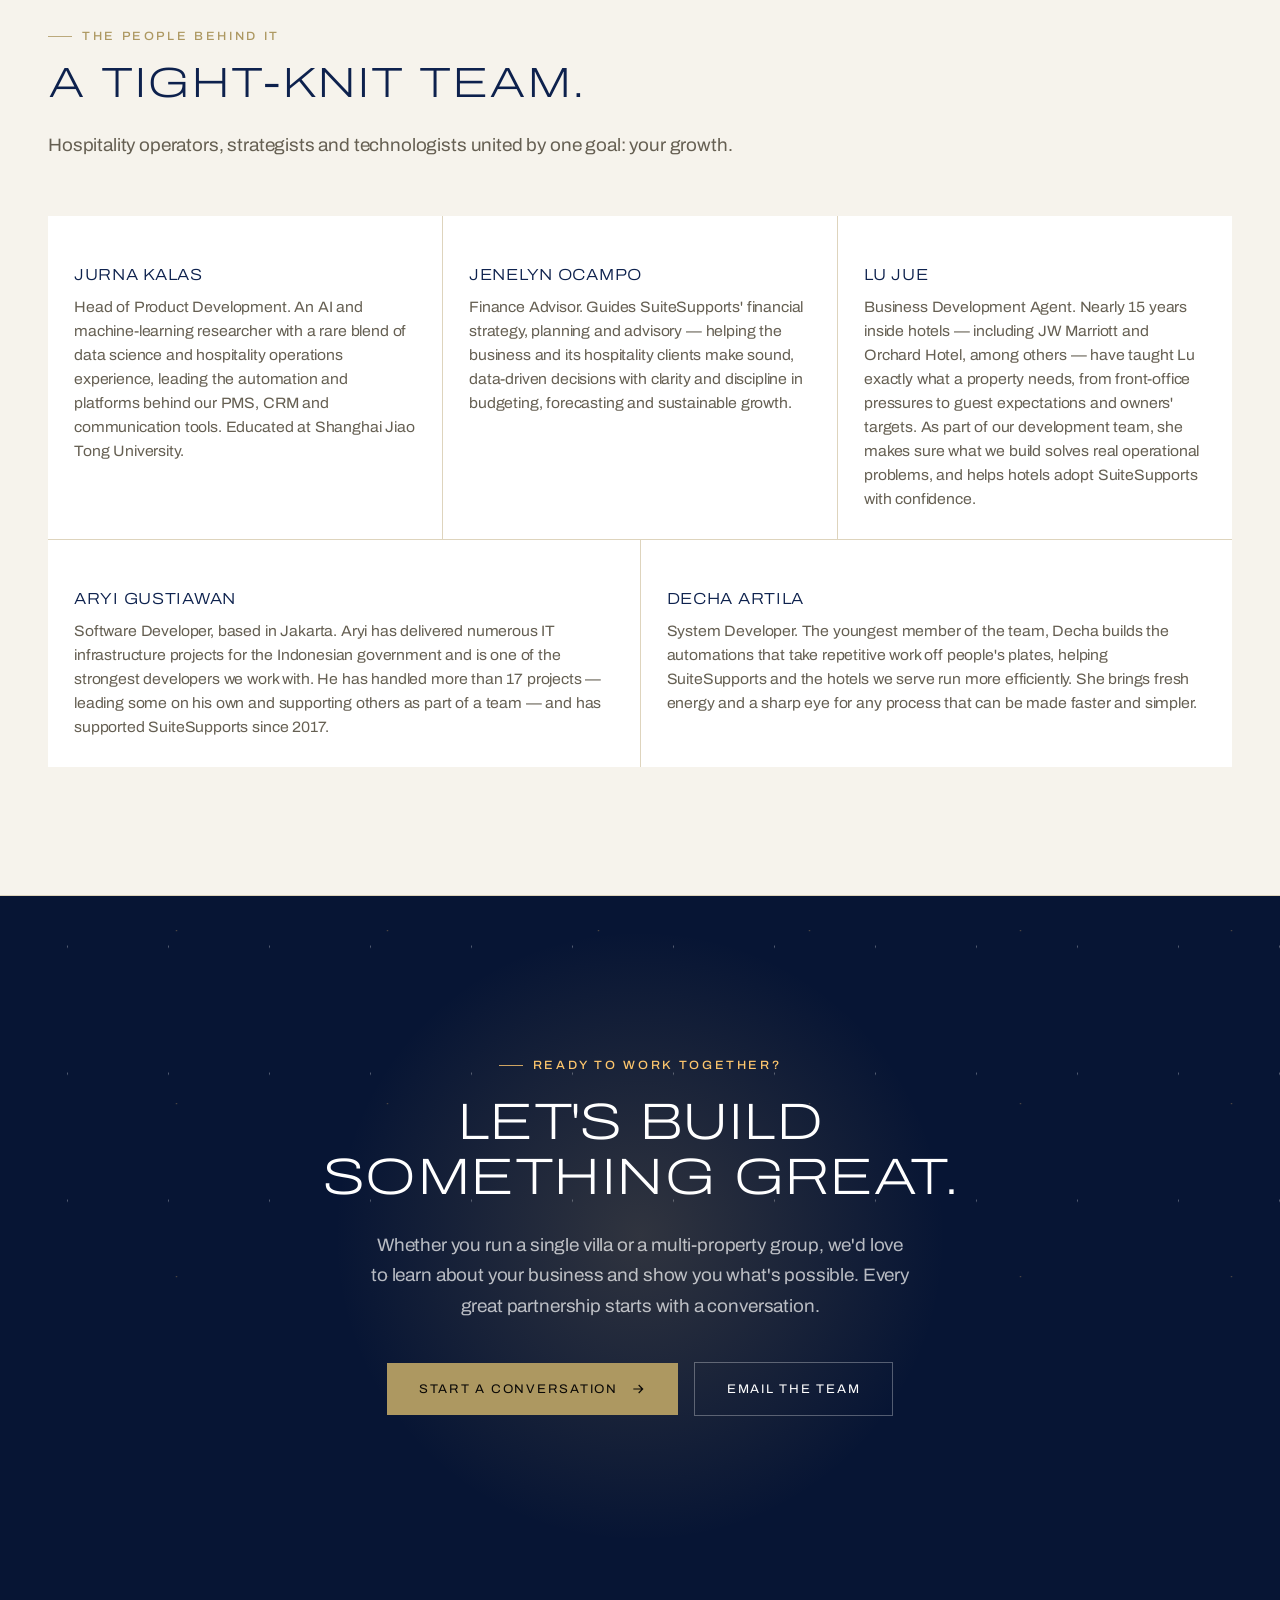
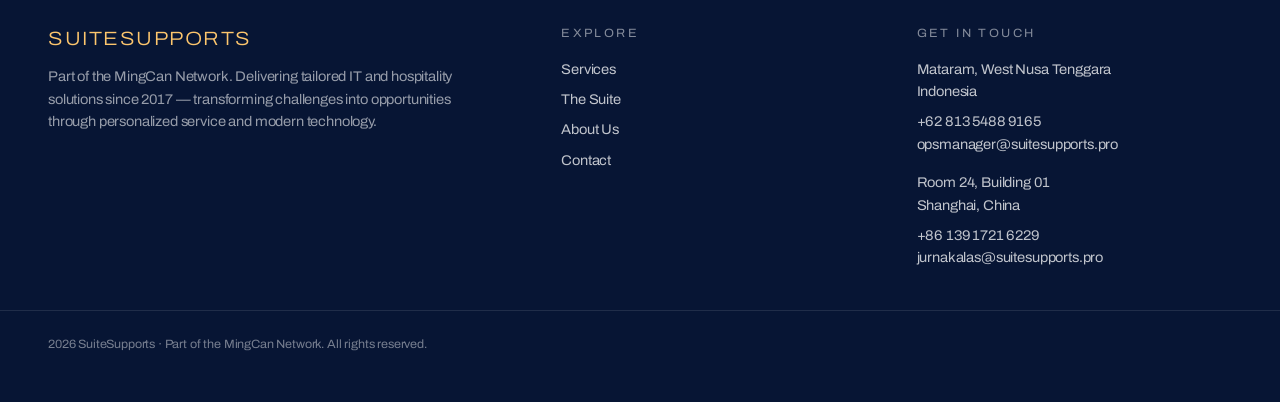
==== commit 061300dc: "Slower, visible headline flip and gentler auto-scroll; add Decha Artila - Flip waits for the webfont" ====
--- a/about-us.html
+++ b/about-us.html
@@ -153,11 +153,12 @@
       <h2 class="split-cascade">A tight-knit team.</h2>
       <p class="intro">Hospitality operators, strategists and technologists united by one goal: your growth.</p>
     </div>
-    <div class="feature-grid cols-4" data-reveal="up" data-reveal-stagger="0.1">
+    <div class="feature-grid cols-5" data-reveal="up" data-reveal-stagger="0.1">
       <div class="feature"><h3>Jurna Kalas</h3><p>Head of Product Development. An AI and machine-learning researcher with a rare blend of data science and hospitality operations experience, leading the automation and platforms behind our PMS, CRM and communication tools. Educated at Shanghai Jiao Tong University.</p><span class="bar"></span></div>
       <div class="feature"><h3>Jenelyn Ocampo</h3><p>Finance Advisor. Guides SuiteSupports' financial strategy, planning and advisory — helping the business and its hospitality clients make sound, data-driven decisions with clarity and discipline in budgeting, forecasting and sustainable growth.</p><span class="bar"></span></div>
       <div class="feature"><h3>Lu Jue</h3><p>Business Development Agent. Nearly 15 years inside hotels — including JW Marriott and Orchard Hotel, among others — have taught Lu exactly what a property needs, from front-office pressures to guest expectations and owners' targets. As part of our development team, she makes sure what we build solves real operational problems, and helps hotels adopt SuiteSupports with confidence.</p><span class="bar"></span></div>
       <div class="feature"><h3>Aryi Gustiawan</h3><p>Software Developer, based in Jakarta. Aryi has delivered numerous IT infrastructure projects for the Indonesian government and is one of the strongest developers we work with. He has handled more than 17 projects — leading some on his own and supporting others as part of a team — and has supported SuiteSupports since 2017.</p><span class="bar"></span></div>
+      <div class="feature"><h3>Decha Artila</h3><p>System Developer. The youngest member of the team, Decha builds the automations that take repetitive work off people's plates, helping SuiteSupports and the hotels we serve run more efficiently. She brings fresh energy and a sharp eye for any process that can be made faster and simpler.</p><span class="bar"></span></div>
     </div>
   </div>
 </section>
--- a/assets/site.css
+++ b/assets/site.css
@@ -174,6 +174,9 @@
 @media(min-width:900px){.feature-grid.cols-3{grid-template-columns:repeat(3,1fr)}}
 @media(min-width:640px){.feature-grid.cols-4{grid-template-columns:repeat(2,1fr)}}
 @media(min-width:1024px){.feature-grid.cols-4{grid-template-columns:repeat(4,1fr)}.feature-grid.cols-4 .feature{padding:28px 26px}.feature-grid.cols-4 .feature h3{font-size:1rem}.feature-grid.cols-4 .feature p{font-size:.94rem}}
+/* five cards: 2 per row on tablet (last spans full), 3 over 2 on desktop */
+@media(min-width:640px){.feature-grid.cols-5{grid-template-columns:repeat(2,1fr)}.feature-grid.cols-5 .feature:last-child{grid-column:1/-1}}
+@media(min-width:1024px){.feature-grid.cols-5{grid-template-columns:repeat(6,1fr)}.feature-grid.cols-5 .feature{grid-column:span 2;padding:28px 26px}.feature-grid.cols-5 .feature:nth-child(n+4){grid-column:span 3}.feature-grid.cols-5 .feature h3{font-size:1rem}.feature-grid.cols-5 .feature p{font-size:.94rem}}
 .feature{position:relative;background:var(--background);padding:34px;transition:background .5s,color .5s;overflow:hidden}
 .band .feature{background:#fff}
 .feature:hover{background:var(--navy);color:#fff}
@@ -515,3 +518,10 @@
   .page-hero .inner{--bleed:clamp(0px,calc((100vw - 1184px) / 2 - 32px),140px)}
   .hero-film--wide{position:absolute;top:50%;right:calc(48px - var(--bleed));margin:0;width:min(760px,calc(100% - 96px + var(--bleed) - 40rem - 48px));transform:translateY(-50%)}
 }
+
+/* ------------- HEADLINE CHARACTER FLIP (.split-flip) ------------- */
+.split-flip{perspective:900px}
+.split-flip .fw{display:inline-block;white-space:nowrap}
+.split-flip .fc{display:inline-block;transform-origin:50% 0%;backface-visibility:hidden;will-change:transform}
+html.js .split-flip .fc{opacity:0}
+@media (prefers-reduced-motion:reduce){html.js .split-flip .fc{opacity:1}}
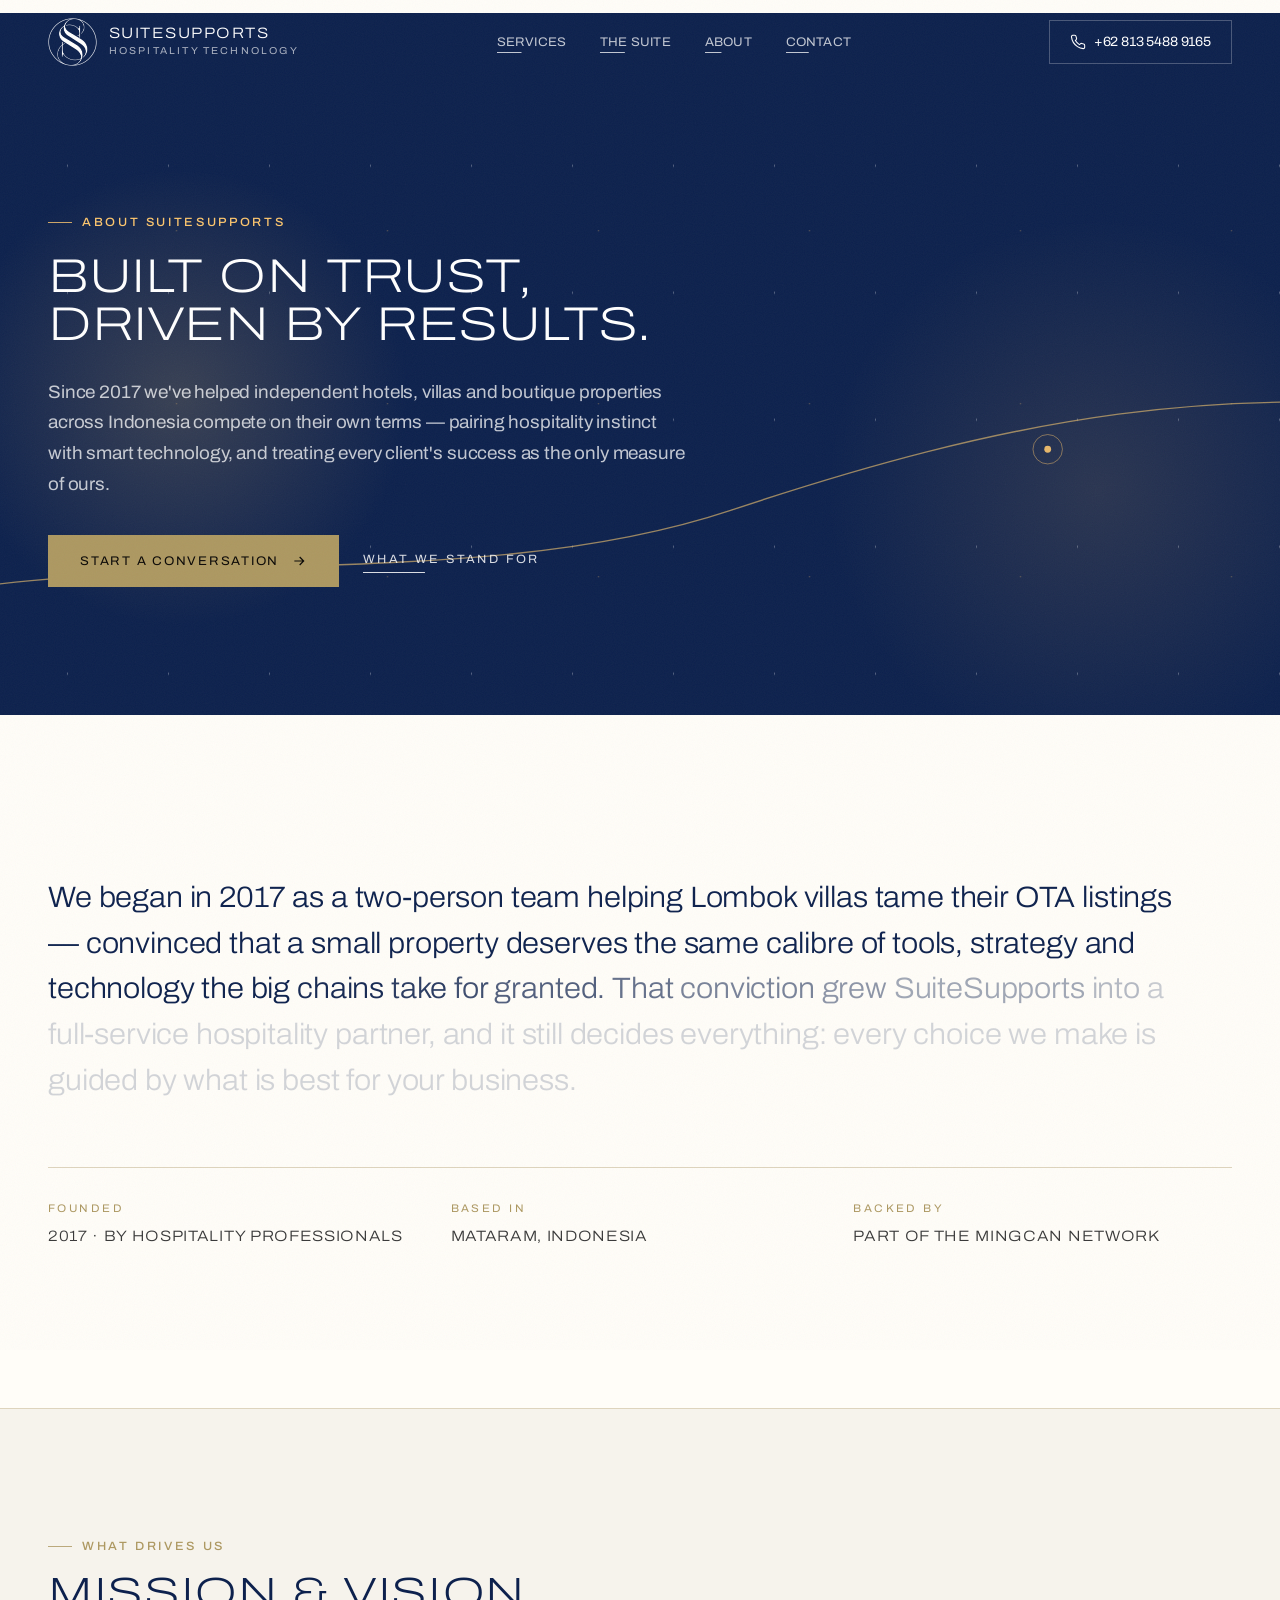
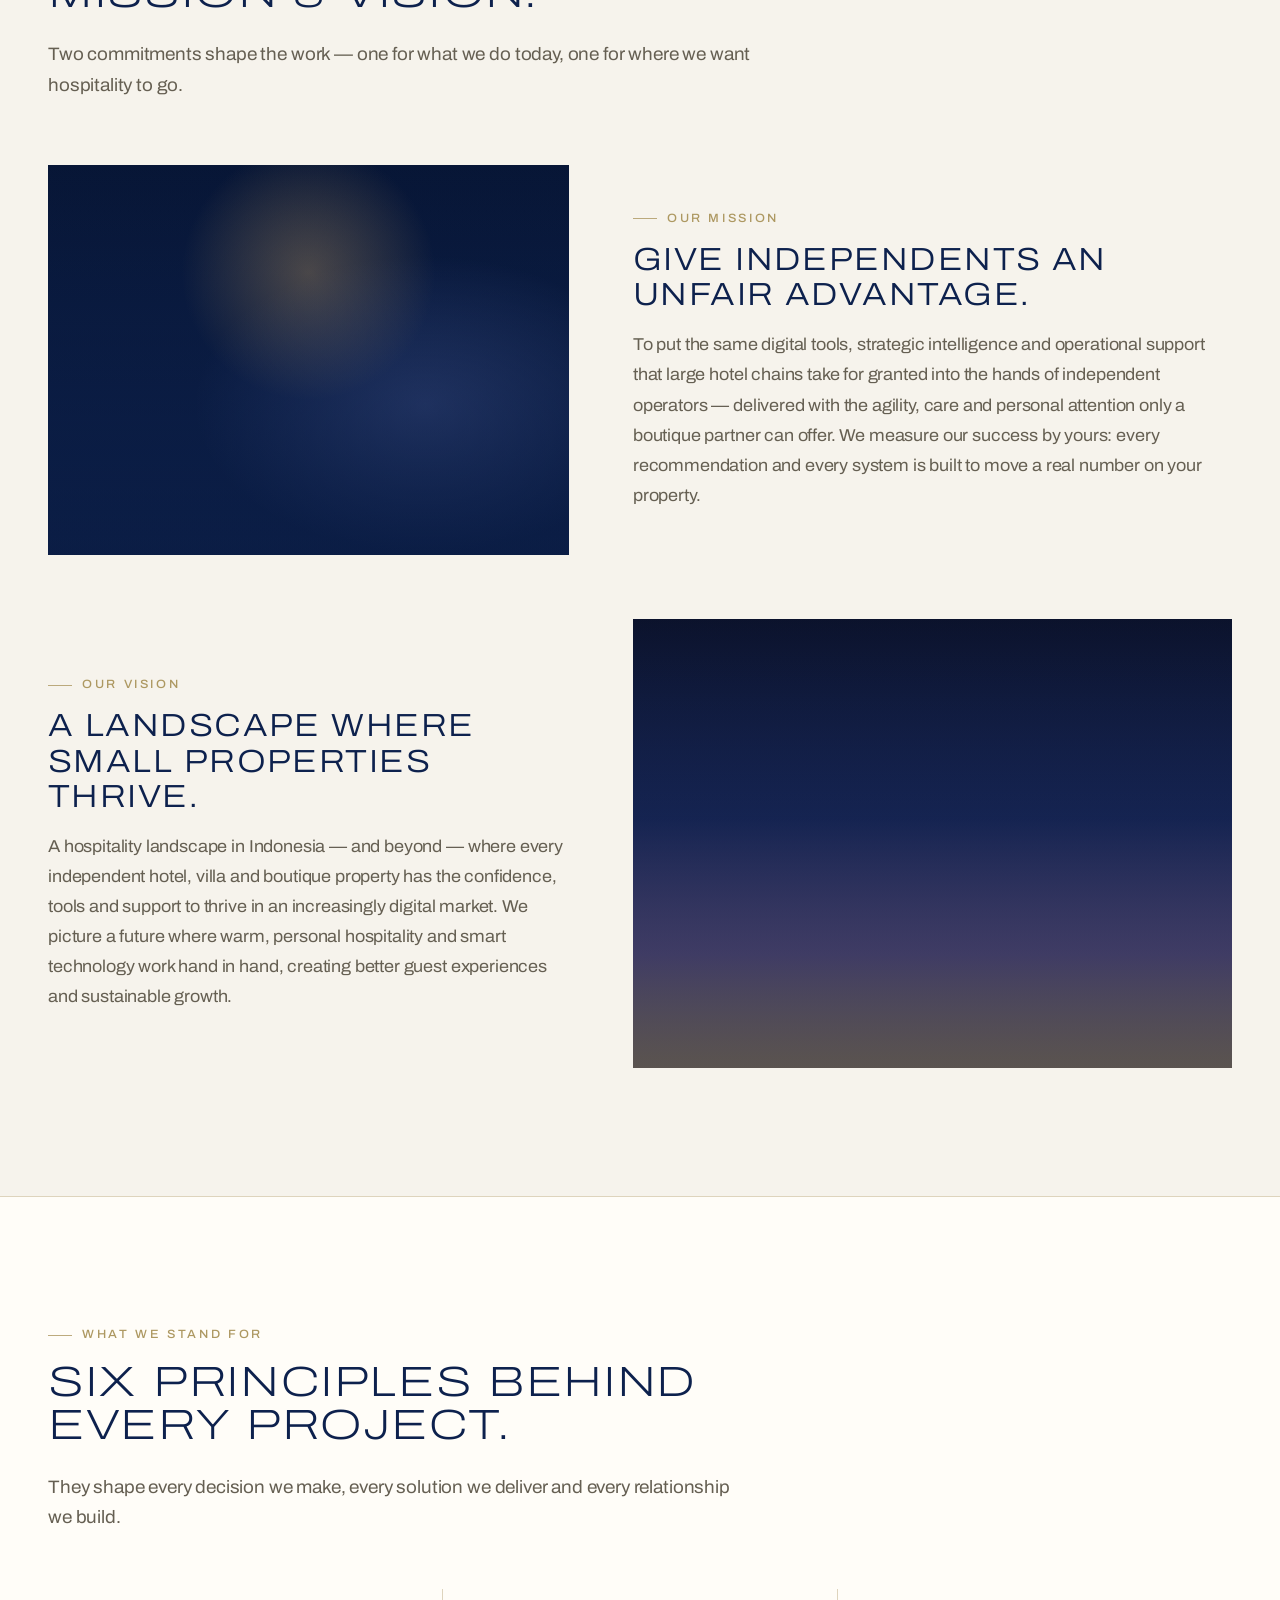
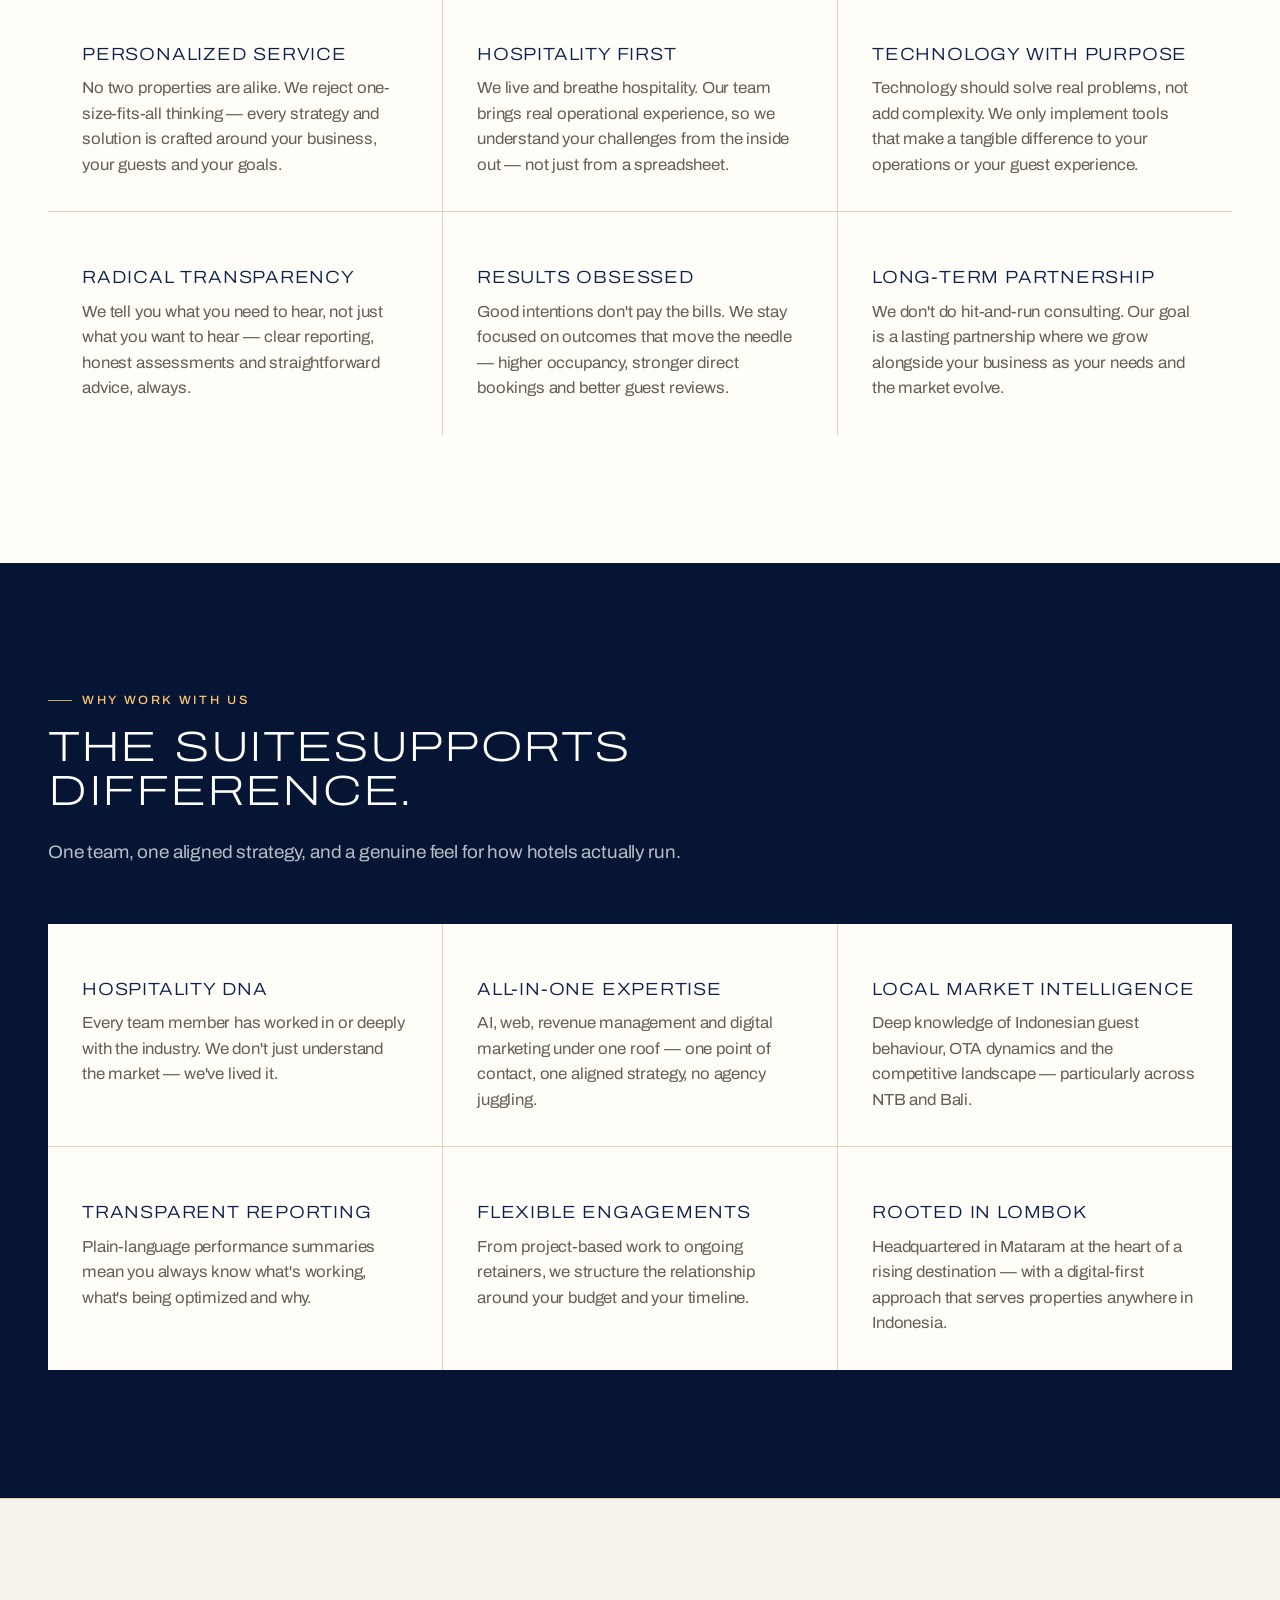
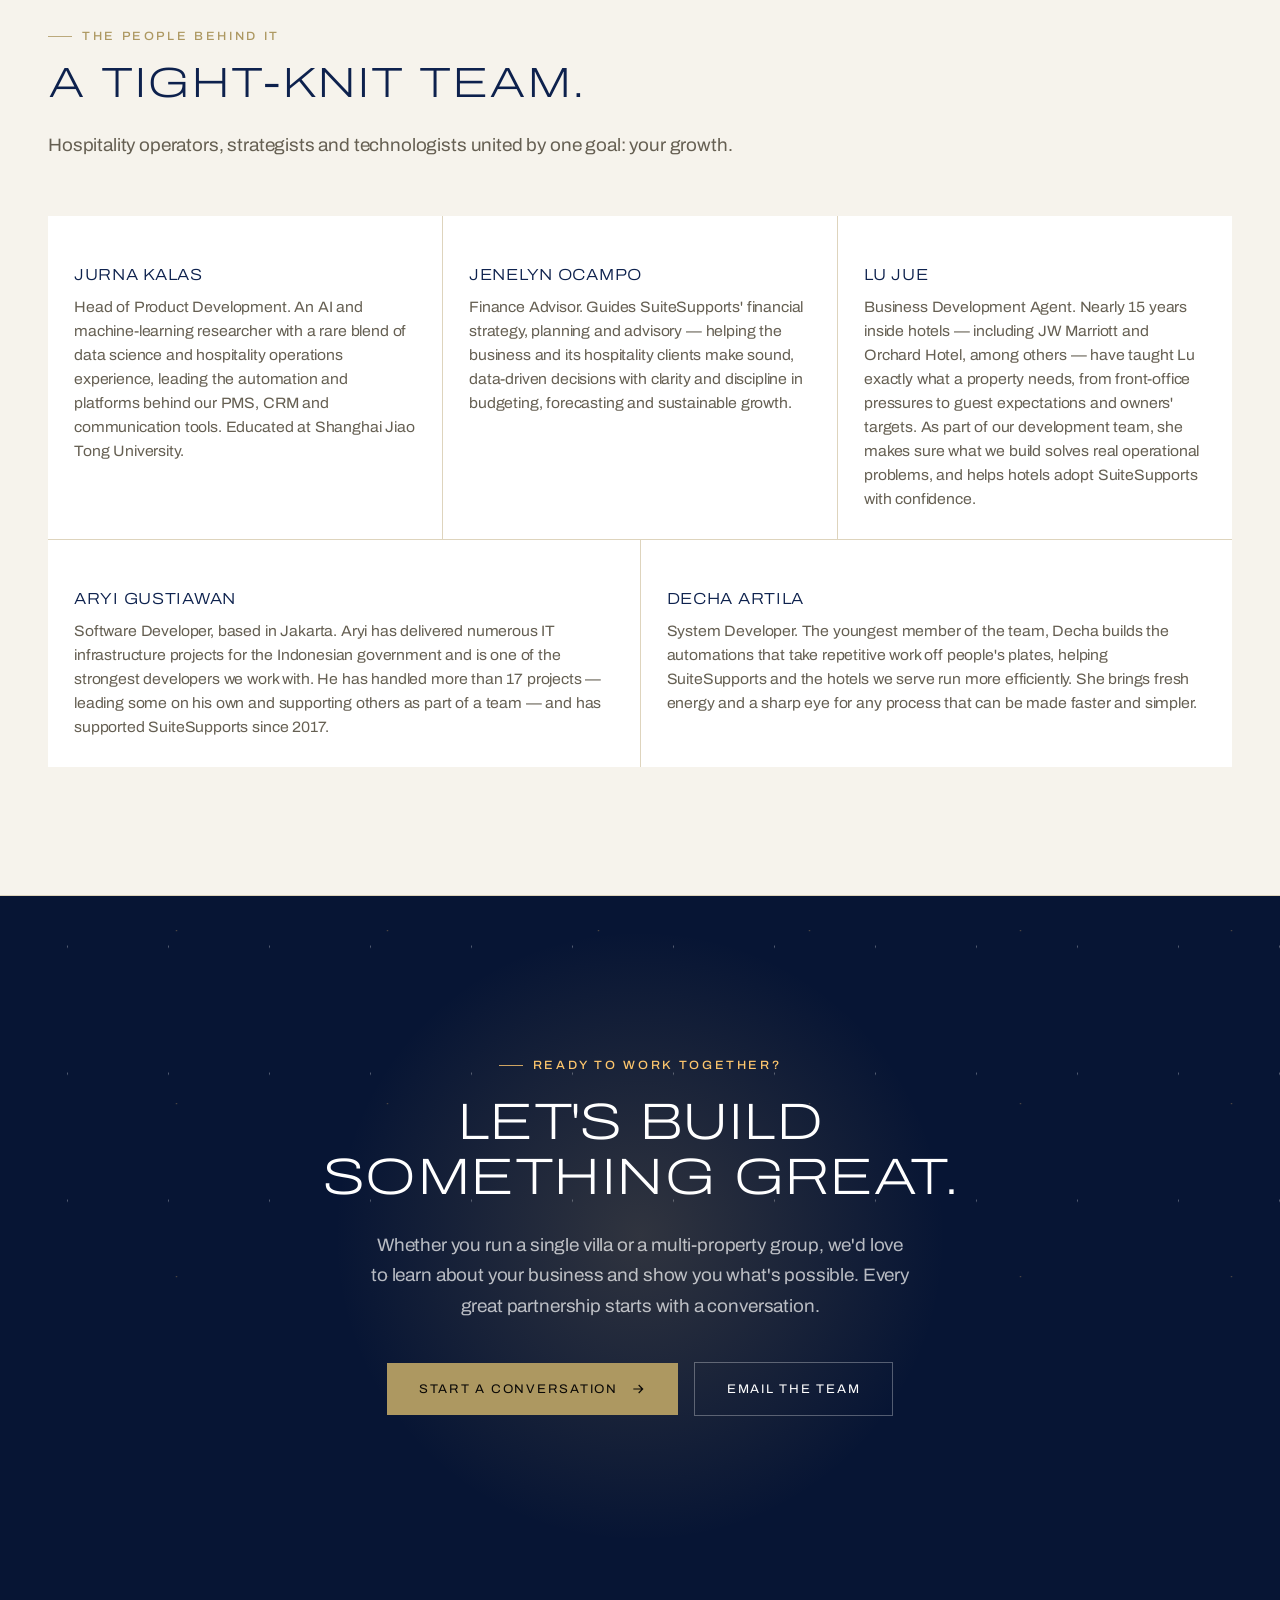
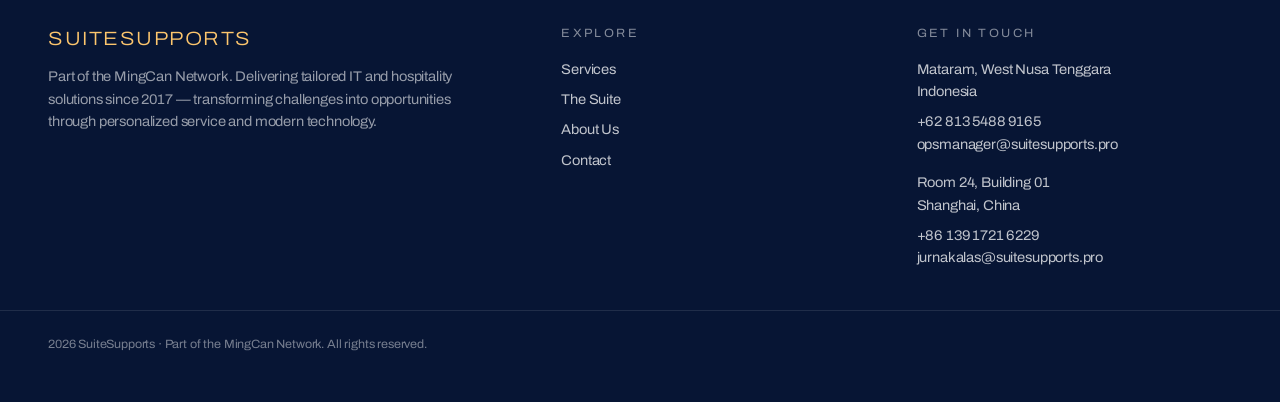
==== commit f1419337: "Auto-scroll: very slow drift (12 px/s down, 30 px/s up); cache-bust motion.js Co-Authored-By: Claude" ====
--- a/about-us.html
+++ b/about-us.html
@@ -216,6 +216,6 @@
 <script src="https://cdnjs.cloudflare.com/ajax/libs/gsap/3.12.5/gsap.min.js"></script>
 <script src="https://cdnjs.cloudflare.com/ajax/libs/gsap/3.12.5/ScrollTrigger.min.js"></script>
 <script src="https://cdn.jsdelivr.net/npm/lenis@1.1.14/dist/lenis.min.js"></script>
-<script src="assets/motion.js"></script>
+<script src="assets/motion.js?v=20261108"></script>
 </body>
 </html>
